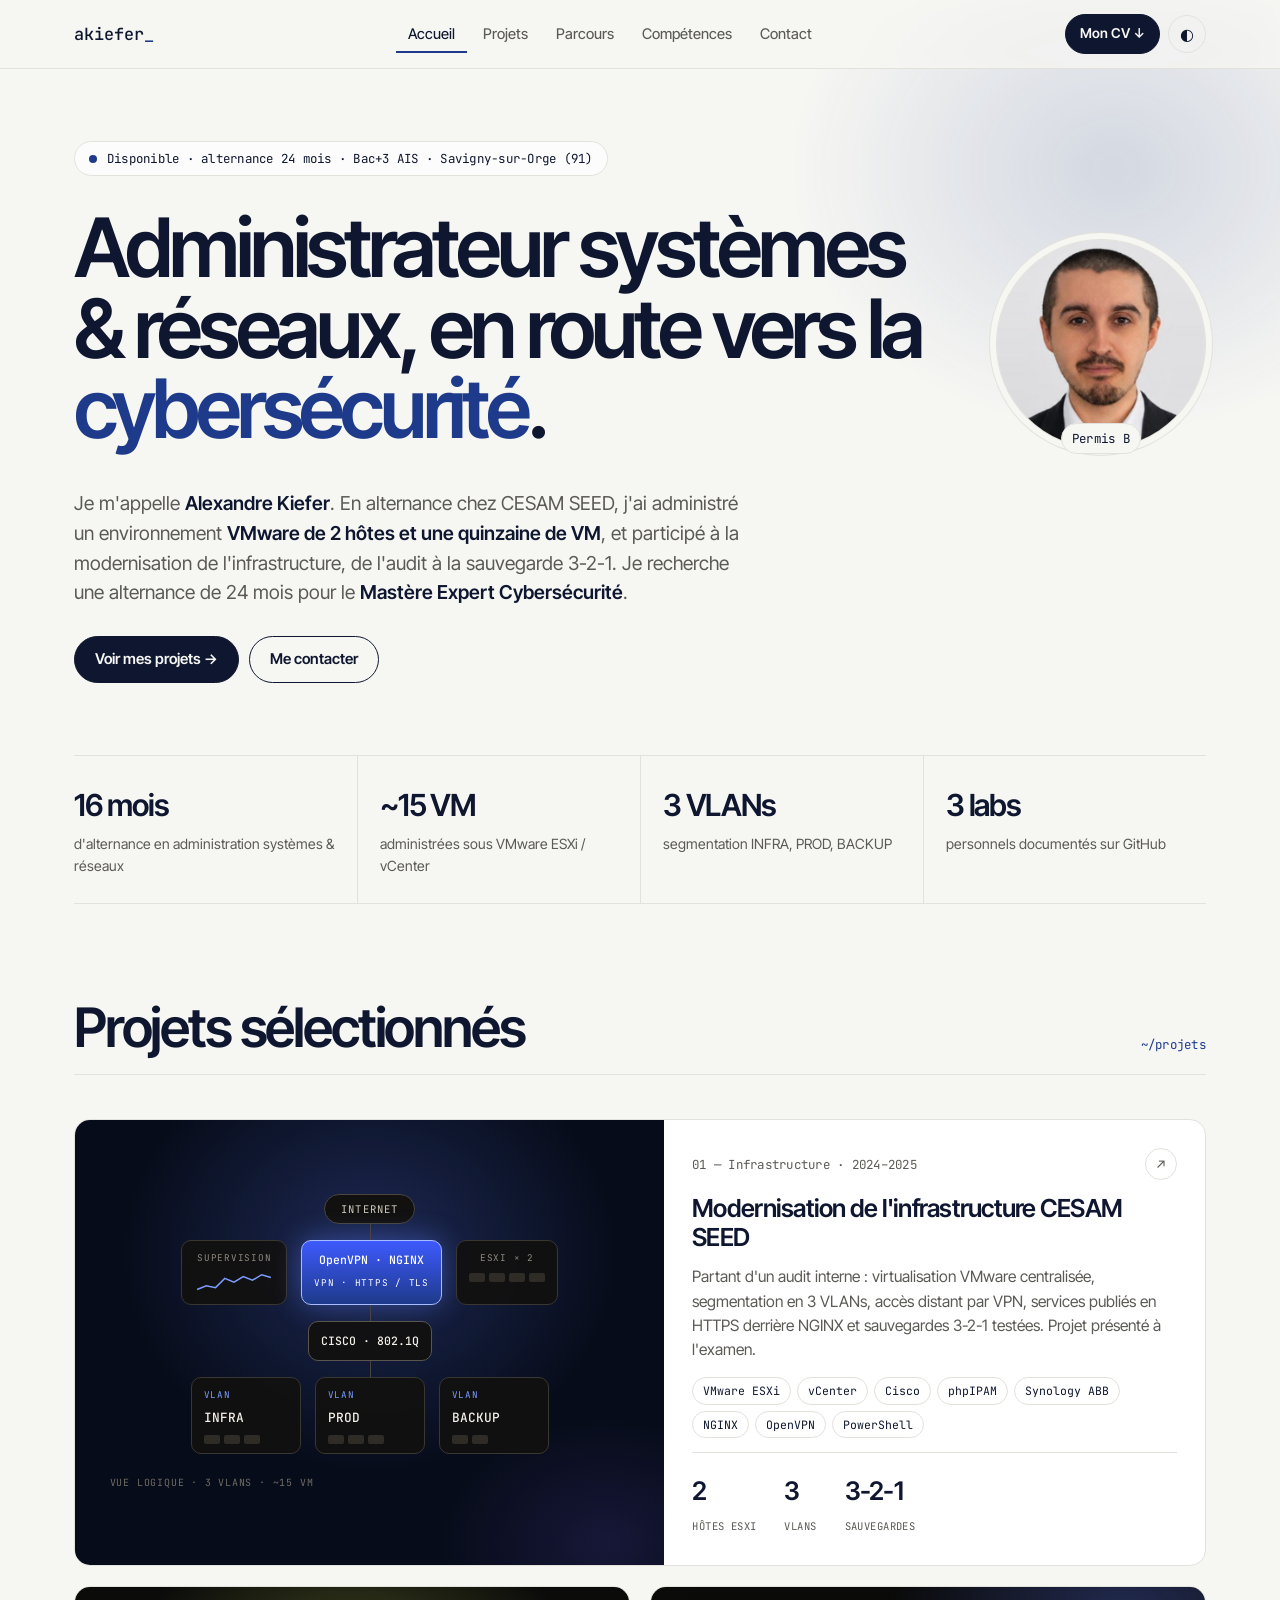
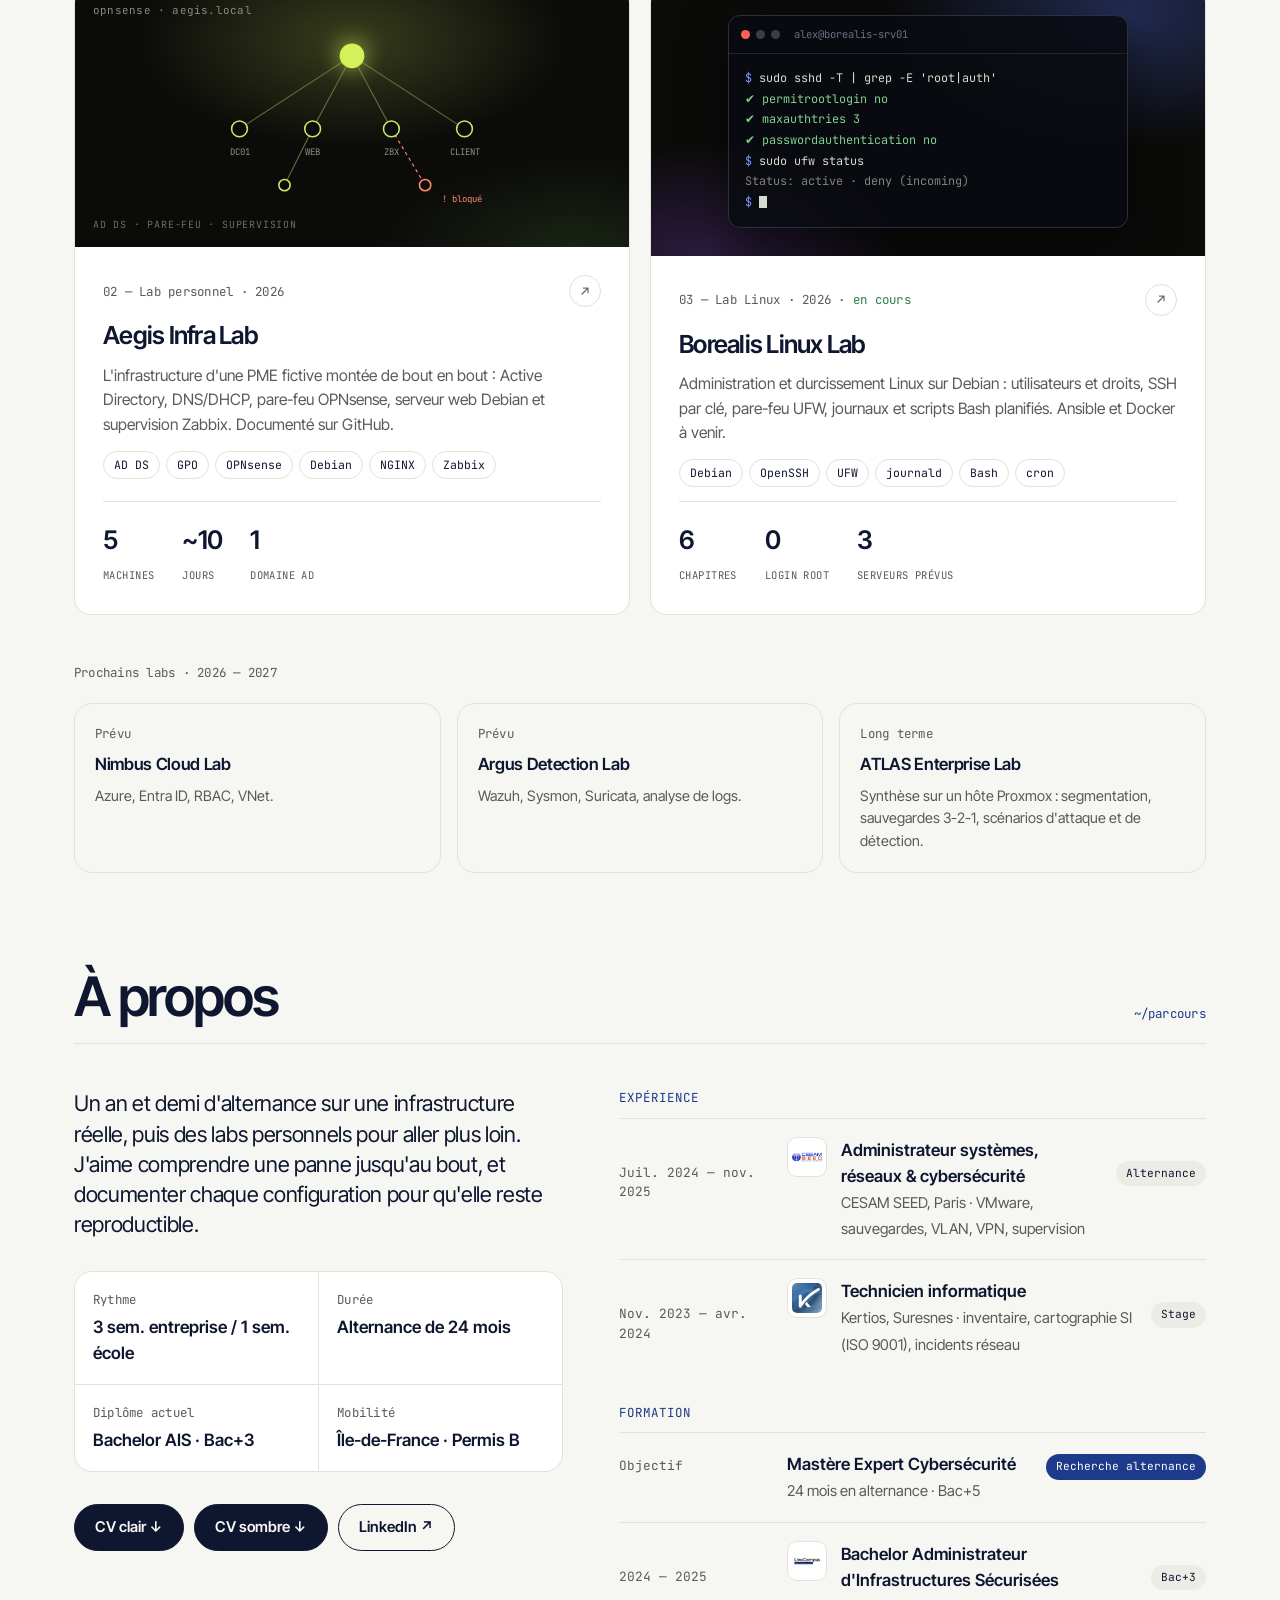
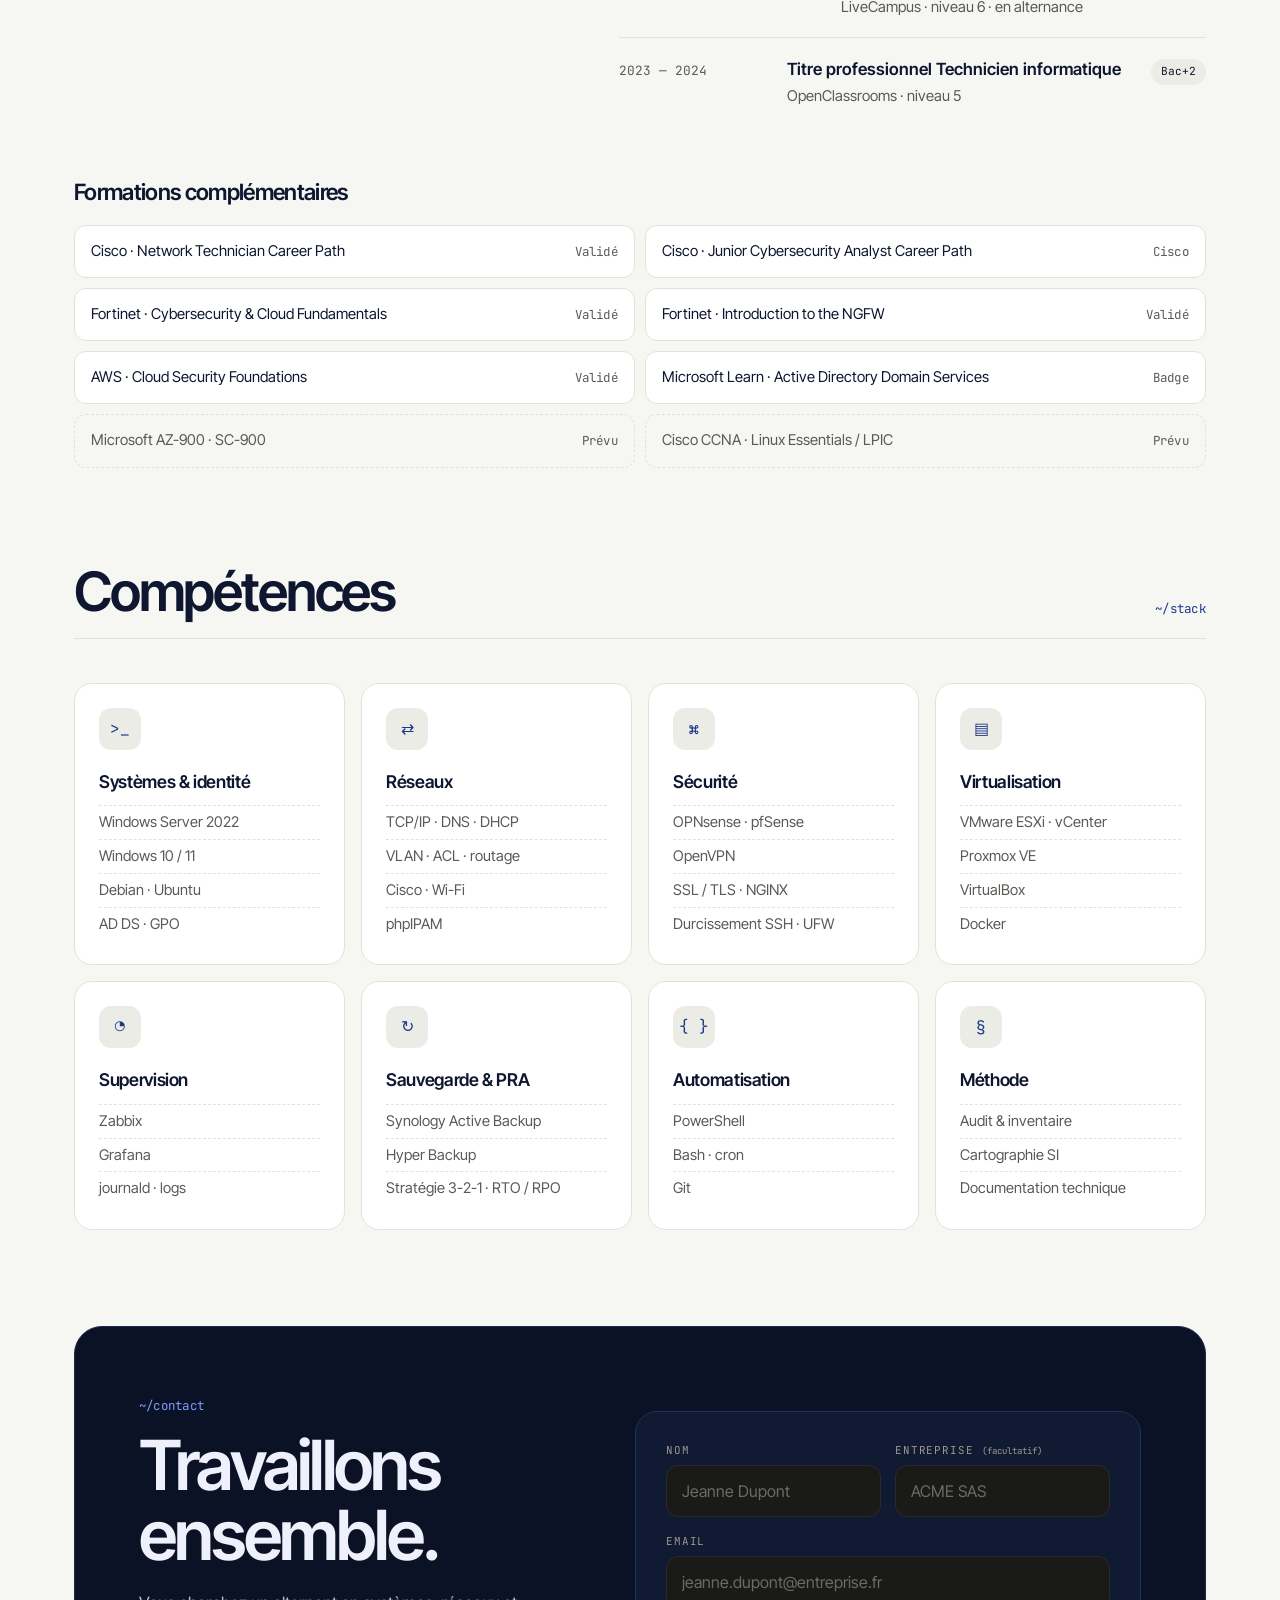
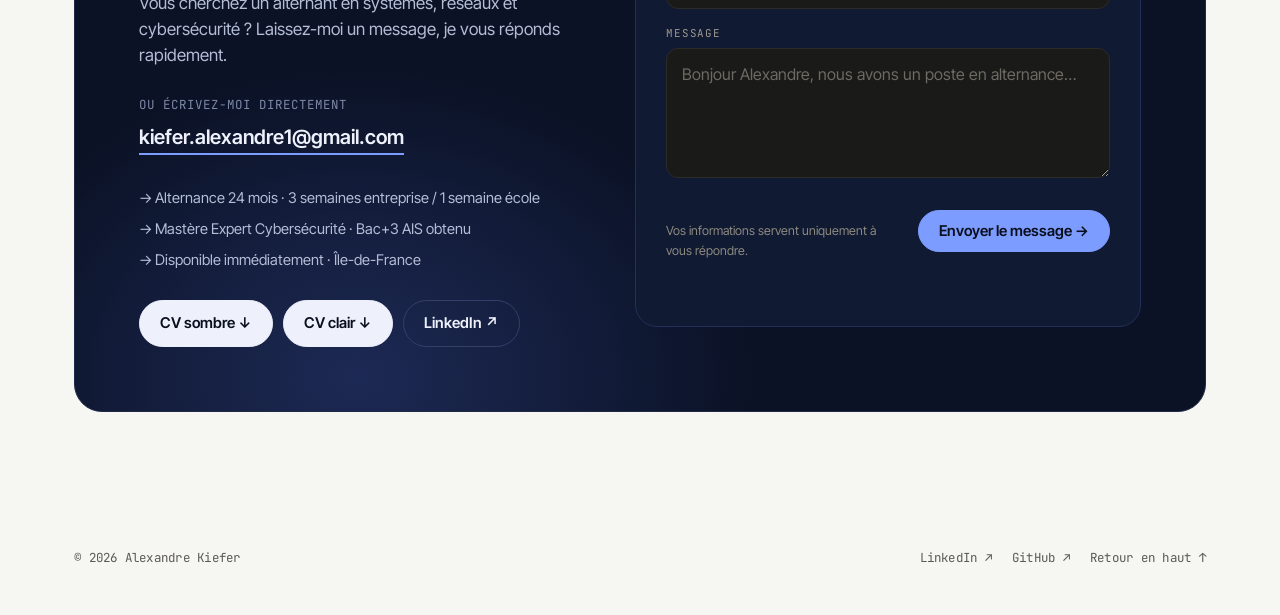
==== index.html @ 83061d4d "Add files via upload" ====
<!doctype html>
<html lang="fr">
<head>
<meta charset="utf-8">
<meta name="viewport" content="width=device-width, initial-scale=1">
<title>Alexandre Kiefer — Systèmes, réseaux & cybersécurité</title>
<meta name="description" content="Alexandre Kiefer, administrateur systèmes, réseaux & cybersécurité (Bac+3 AIS). Recherche une alternance de 24 mois en Mastère Expert Cybersécurité, Île-de-France.">
<meta name="theme-color" content="#f6f6f3">
<meta property="og:title" content="Alexandre Kiefer — Systèmes, réseaux & cybersécurité">
<meta property="og:description" content="Alternance 24 mois · Mastère Expert Cybersécurité · Île-de-France">
<link rel="preconnect" href="https://fonts.googleapis.com">
<link rel="preconnect" href="https://fonts.gstatic.com" crossorigin>
<link href="https://fonts.googleapis.com/css2?family=Inter+Tight:wght@400;500;600;700&family=JetBrains+Mono:wght@400;500&display=swap" rel="stylesheet">
<style>
/* ============ COULEURS (modifiables ici) ============ */
:root{
  --bg:#f4f2ec; --bg-2:#ebe8df; --card:#fbfaf6;
  --ink:#141412; --ink-2:#55524b; --line:#d9d5ca;
  --accent:#ff5a1f; --accent-ink:#e14a12; --ok:#2f7d4f;
  --term:#16181b; --term-ink:#d7dccf; --term-dim:#7d8579;
  --radius:18px;
  --sans:"Inter Tight",system-ui,sans-serif;
  --mono:"JetBrains Mono",ui-monospace,monospace;
}
@media (prefers-color-scheme:dark){
  :root:not([data-theme="light"]){
    --bg:#0e0e0d; --bg-2:#1a1a18; --card:#151513;
    --ink:#f2efe8; --ink-2:#9d998f; --line:#2a2926;
    --accent:#ff5a1f; --accent-ink:#ff6a33; --ok:#5fbf86;
  }
}
:root[data-theme="dark"]{
  --bg:#0e0e0d; --bg-2:#1a1a18; --card:#151513;
  --ink:#f2efe8; --ink-2:#9d998f; --line:#2a2926;
  --accent:#ff5a1f; --accent-ink:#ff6a33; --ok:#5fbf86;
}

*{box-sizing:border-box;margin:0;padding:0}
html{scroll-behavior:smooth;scroll-padding-top:84px}
body{background:var(--bg);color:var(--ink);font-family:var(--sans);font-size:17px;line-height:1.55;-webkit-font-smoothing:antialiased;overflow-x:hidden}
a{color:inherit;text-decoration:none}
img{max-width:100%;display:block}
.wrap{max-width:1180px;margin:0 auto;padding:0 24px}
.mono{font-family:var(--mono);font-size:.78rem;letter-spacing:.02em}
.skip{position:absolute;left:-999px;top:8px;background:var(--ink);color:var(--bg);padding:8px 14px;border-radius:8px;z-index:100}
.skip:focus{left:8px}

/* ============ EN-TÊTE ============ */
header{position:sticky;top:0;z-index:50;background:color-mix(in srgb,var(--bg) 85%,transparent);backdrop-filter:blur(12px);border-bottom:1px solid var(--line)}
.bar{display:flex;align-items:center;justify-content:space-between;height:68px;gap:20px}
.logo{font-weight:700;font-size:1.25rem;letter-spacing:-.03em}
.logo span{color:var(--accent)}
nav.main ul{display:flex;gap:4px;list-style:none}
nav.main a{display:flex;gap:6px;align-items:baseline;padding:8px 12px;border-radius:99px;font-size:.92rem;font-weight:500;transition:background .2s}
nav.main a sup{font-family:var(--mono);font-size:.65rem;color:var(--ink-2)}
nav.main a:hover,nav.main a.active{background:var(--bg-2)}
nav.main a.active sup{color:var(--accent)}
.actions{display:flex;gap:8px;align-items:center}
.btn{display:inline-flex;align-items:center;gap:8px;padding:11px 20px;border-radius:99px;font-weight:600;font-size:.93rem;border:1px solid var(--ink);transition:transform .2s,background .2s,color .2s;cursor:pointer;font-family:inherit}
.btn.fill{background:var(--ink);color:var(--bg)}
.btn.fill:hover{background:var(--accent);border-color:var(--accent)}
.btn.ghost{background:transparent;color:var(--ink)}
.btn.ghost:hover{background:var(--ink);color:var(--bg)}
.btn.sm{padding:8px 14px;font-size:.85rem}
.icon-btn{width:38px;height:38px;border-radius:50%;border:1px solid var(--line);background:none;color:var(--ink);cursor:pointer;display:grid;place-items:center;font-size:1rem}
.burger{display:none}
@media (max-width:860px){
  nav.main{display:none;position:absolute;top:68px;left:0;right:0;background:var(--bg);border-bottom:1px solid var(--line);padding:12px 24px 20px}
  nav.main.open{display:block}
  nav.main ul{flex-direction:column}
  nav.main a{font-size:1.2rem;padding:12px 0;justify-content:space-between;border-bottom:1px solid var(--line);border-radius:0}
  .burger{display:grid}
  .actions .cv{display:none}
}

/* ============ ACCUEIL ============ */
.hero{padding:72px 0 40px}
.status{display:inline-flex;align-items:center;gap:10px;padding:7px 14px;border:1px solid var(--line);border-radius:99px;background:var(--card)}
.dot{width:8px;height:8px;border-radius:50%;background:var(--ok);box-shadow:0 0 0 0 var(--ok);animation:pulse 2s infinite}
@keyframes pulse{70%{box-shadow:0 0 0 8px transparent}100%{box-shadow:0 0 0 0 transparent}}
.hero-grid{display:grid;grid-template-columns:1fr 210px;gap:56px;align-items:end;margin-top:32px}
h1{font-size:clamp(2.6rem,6.4vw,5.4rem);line-height:.98;letter-spacing:-.045em;font-weight:600}
h1 em{font-style:normal;color:var(--accent)}
.portrait{position:relative;aspect-ratio:4/5;border-radius:var(--radius);overflow:hidden;background:var(--bg-2);border:1px solid var(--line)}
.portrait .initials{position:absolute;inset:0;display:grid;place-items:center;font-size:5rem;font-weight:700;letter-spacing:-.05em;color:var(--ink-2)}
.portrait img{width:100%;height:100%;object-fit:cover;object-position:50% 20%;position:relative}
.portrait .tag{position:absolute;left:12px;bottom:12px;background:var(--bg);padding:5px 10px;border-radius:99px}
.intro{display:grid;grid-template-columns:1fr 210px;gap:56px;margin-top:40px}
.intro p{font-size:1.2rem;max-width:680px;color:var(--ink-2)}
.intro p strong{color:var(--ink);font-weight:600}
.cta{display:flex;gap:10px;flex-wrap:wrap;margin-top:28px}
@media (max-width:860px){
  .hero-grid,.intro{grid-template-columns:1fr;gap:28px}
  .portrait{max-width:150px}
}

/* Bandeau défilant */
.marquee{border-block:1px solid var(--line);overflow:hidden;margin-top:64px;padding:18px 0;mask-image:linear-gradient(90deg,transparent,#000 8%,#000 92%,transparent)}
.track{display:flex;width:max-content;animation:scroll 40s linear infinite}
.marquee:hover .track{animation-play-state:paused}
.track ul{display:flex;list-style:none}
.track li{font-family:var(--mono);font-size:.95rem;padding:0 28px;white-space:nowrap;display:flex;align-items:center;gap:28px}
.track li::after{content:"✦";color:var(--accent);font-size:.7rem}
@keyframes scroll{to{transform:translateX(-50%)}}

/* ============ SECTIONS ============ */
section{padding:96px 0}
.sec-head{display:flex;justify-content:space-between;align-items:end;gap:20px;margin-bottom:44px;padding-bottom:20px;border-bottom:1px solid var(--line)}
h2{font-size:clamp(2rem,4.4vw,3.4rem);letter-spacing:-.04em;line-height:1;font-weight:600}
.sec-head .mono{color:var(--ink-2)}

/* ============ PROJETS ============ */
.projects{display:grid;grid-template-columns:repeat(2,1fr);gap:20px}
.project{background:var(--card);border:1px solid var(--line);border-radius:var(--radius);overflow:hidden;display:flex;flex-direction:column;transition:transform .35s cubic-bezier(.2,.7,.2,1),border-color .3s}
.project:hover{transform:translateY(-4px);border-color:var(--ink)}
.project.wide{grid-column:span 2;flex-direction:row}
.project.wide .visual{flex:1.1}
.project.wide .body{flex:1}
.visual{background:var(--term);color:var(--term-ink);font-family:var(--mono);font-size:.8rem;line-height:1.75;padding:24px;min-height:230px;position:relative}
.visual::before{content:"";display:block;width:52px;height:10px;margin-bottom:16px;background:radial-gradient(circle,#ff5f57 4px,transparent 5px) 0 0/18px 10px repeat-x}
.visual .p{color:var(--accent)}
.visual .d{color:var(--term-dim)}
.visual .ok{color:#7fd08f}
.visual .warn{color:#f0b54a}
.cursor{display:inline-block;width:8px;height:1em;background:var(--term-ink);vertical-align:-2px;animation:blink 1s steps(1) infinite}
@keyframes blink{50%{opacity:0}}
.body{padding:28px;display:flex;flex-direction:column;gap:14px;flex:1}
.body .meta{display:flex;justify-content:space-between;color:var(--ink-2)}
.body h3{font-size:1.55rem;letter-spacing:-.03em;line-height:1.15;font-weight:600}
.body p{color:var(--ink-2);font-size:.98rem}
.tags{display:flex;flex-wrap:wrap;gap:6px;list-style:none}
.tags li{font-family:var(--mono);font-size:.72rem;padding:4px 10px;border:1px solid var(--line);border-radius:99px}
.stats{display:flex;gap:28px;margin-top:auto;padding-top:18px;border-top:1px solid var(--line)}
.stats b{display:block;font-size:1.6rem;letter-spacing:-.03em;font-weight:600}
.stats span{font-size:.8rem;color:var(--ink-2)}
@media (max-width:860px){
  .projects{grid-template-columns:1fr}
  .project.wide{grid-column:auto;flex-direction:column}
}

/* ============ PARCOURS ============ */
.about{display:grid;grid-template-columns:1fr 1.2fr;gap:56px}
.about .lead{font-size:1.35rem;line-height:1.4;letter-spacing:-.015em}
.facts{display:grid;grid-template-columns:1fr 1fr;gap:1px;background:var(--line);border:1px solid var(--line);border-radius:var(--radius);overflow:hidden;margin:32px 0}
.facts div{background:var(--card);padding:18px}
.facts dt{color:var(--ink-2)}
.facts dd{font-weight:600;margin-top:4px}
.timeline{list-style:none}
.timeline .group{font-family:var(--mono);font-size:.78rem;color:var(--accent);text-transform:uppercase;letter-spacing:.08em;padding:28px 0 10px}
.timeline .group:first-child{padding-top:0}
.timeline .item{display:grid;grid-template-columns:150px 1fr auto;gap:18px;padding:18px 0;border-top:1px solid var(--line);align-items:baseline}
.timeline .when{font-family:var(--mono);font-size:.8rem;color:var(--ink-2)}
.timeline strong{display:block;font-weight:600;font-size:1.05rem}
.timeline .where{color:var(--ink-2);font-size:.93rem}
.badge{font-family:var(--mono);font-size:.7rem;padding:4px 10px;border-radius:99px;background:var(--bg-2);white-space:nowrap}
.badge.live{background:var(--accent);color:#fff}
@media (max-width:860px){
  .about{grid-template-columns:1fr;gap:36px}
  .timeline .item{grid-template-columns:1fr auto}
  .timeline .when{grid-column:1/-1}
}

/* ============ COMPÉTENCES ============ */
.skills{display:grid;grid-template-columns:repeat(4,1fr);gap:16px}
.skill{background:var(--card);border:1px solid var(--line);border-radius:var(--radius);padding:24px;transition:border-color .3s}
.skill:hover{border-color:var(--ink)}
.skill .ico{width:42px;height:42px;border-radius:12px;background:var(--bg-2);display:grid;place-items:center;font-family:var(--mono);font-size:1rem;margin-bottom:18px;color:var(--accent)}
.skill h3{font-size:1.1rem;letter-spacing:-.02em;margin-bottom:10px;font-weight:600}
.skill ul{list-style:none;color:var(--ink-2);font-size:.92rem}
.skill li{padding:5px 0;border-top:1px dashed var(--line)}
@media (max-width:1000px){.skills{grid-template-columns:repeat(2,1fr)}}
@media (max-width:560px){.skills{grid-template-columns:1fr}}

/* ============ CONTACT ============ */
.contact{background:var(--ink);color:var(--bg);border-radius:28px;padding:64px;display:grid;grid-template-columns:1fr 1fr;gap:56px}
.contact h2{font-size:clamp(2.4rem,5.4vw,4.4rem)}
.contact .mono{opacity:.6}
.contact p{opacity:.8;margin-top:20px}
.contact .mail{display:inline-block;margin-top:20px;font-size:1.25rem;font-weight:600;border-bottom:2px solid var(--accent)}
.contact ul.info{list-style:none;margin-top:28px;font-size:.92rem;opacity:.8}
.contact ul.info li{padding:6px 0;border-top:1px solid color-mix(in srgb,var(--bg) 20%,transparent)}
form{display:flex;flex-direction:column;gap:14px}
label{font-family:var(--mono);font-size:.75rem;opacity:.7;display:block;margin-bottom:6px}
input,textarea{width:100%;background:transparent;border:1px solid color-mix(in srgb,var(--bg) 25%,transparent);border-radius:12px;padding:13px 15px;color:var(--bg);font:inherit;font-size:1rem}
input:focus,textarea:focus{outline:none;border-color:var(--accent)}
textarea{min-height:130px;resize:vertical}
.hp{position:absolute;left:-9999px}
form .btn{align-self:flex-start;background:var(--accent);border-color:var(--accent);color:#fff}
form .btn:hover{background:var(--bg);color:var(--ink);border-color:var(--bg)}
.note{font-size:.78rem;opacity:.55}
.form-msg{font-family:var(--mono);font-size:.85rem}
@media (max-width:860px){.contact{grid-template-columns:1fr;padding:36px 24px;gap:36px;border-radius:22px}}

/* ============ PIED DE PAGE ============ */
footer{padding:40px 0 48px}
footer .wrap{display:flex;justify-content:space-between;gap:16px;flex-wrap:wrap;color:var(--ink-2)}
footer nav{display:flex;gap:20px}
footer a:hover{color:var(--accent)}

/* Apparition au défilement */
.reveal{opacity:0;transform:translateY(24px);transition:opacity .8s ease,transform .8s cubic-bezier(.2,.7,.2,1)}
.reveal.in{opacity:1;transform:none}
@media (prefers-reduced-motion:reduce){
  *{animation:none!important;transition:none!important}
  .reveal{opacity:1;transform:none}
}

/* ============ TRANSITIONS ENTRE PAGES ============ */
@view-transition{navigation:auto}
::view-transition-old(root){animation:vt-out .25s ease both}
::view-transition-new(root){animation:vt-in .45s cubic-bezier(.2,.7,.2,1) both}
@keyframes vt-out{to{opacity:0;transform:translateY(-8px)}}
@keyframes vt-in{from{opacity:0;transform:translateY(14px)}}
body{animation:page-in .6s cubic-bezier(.2,.7,.2,1) both}
@keyframes page-in{from{opacity:0}}

/* Cartes projets cliquables */
a.project{cursor:pointer}
.project .arrow{display:inline-block;transition:transform .3s}
a.project:hover .arrow{transform:translate(3px,-3px);color:var(--accent)}
.project .more{font-family:var(--mono);font-size:.78rem;color:var(--accent);margin-top:4px}
.badge.wip{background:color-mix(in srgb,var(--ok) 18%,transparent);color:var(--ok)}

/* Prochains labs */
.roadmap{display:grid;grid-template-columns:repeat(3,1fr);gap:16px;margin-top:20px}
.lab{border:1px dashed var(--line);border-radius:var(--radius);padding:20px;display:flex;flex-direction:column;gap:8px}
.lab h3{font-size:1.05rem;font-weight:600;letter-spacing:-.02em}
.lab p{font-size:.9rem;color:var(--ink-2)}
.lab .mono{color:var(--ink-2)}
.roadmap-title{margin-top:48px;color:var(--ink-2)}
@media (max-width:860px){.roadmap{grid-template-columns:1fr}}

/* Certifications */
.certs{margin-top:48px}
.certs h3{font-size:1.4rem;letter-spacing:-.03em;font-weight:600;margin-bottom:16px}
.cert-list{list-style:none;display:grid;grid-template-columns:repeat(2,1fr);gap:10px}
.cert-list li{display:flex;justify-content:space-between;gap:12px;align-items:center;padding:14px 16px;background:var(--card);border:1px solid var(--line);border-radius:12px;font-size:.93rem}
.cert-list li .mono{color:var(--ink-2);white-space:nowrap}
.cert-list li.todo{background:transparent;border-style:dashed;color:var(--ink-2)}
@media (max-width:760px){.cert-list{grid-template-columns:1fr}}

/* ============ PAGE PROJET ============ */
.back{display:inline-flex;gap:8px;align-items:center;font-family:var(--mono);font-size:.8rem;padding:8px 14px;border:1px solid var(--line);border-radius:99px;transition:border-color .2s}
.back:hover{border-color:var(--ink)}
.p-hero{padding:56px 0 40px}
.p-kicker{display:flex;gap:10px;flex-wrap:wrap;align-items:center;color:var(--ink-2);margin:32px 0 20px}
.p-hero h1{font-size:clamp(2.4rem,5.6vw,4.6rem);max-width:15ch}
.p-lead{font-size:1.25rem;color:var(--ink-2);max-width:720px;margin-top:24px}
.p-meta{display:grid;grid-template-columns:repeat(4,1fr);gap:1px;background:var(--line);border:1px solid var(--line);border-radius:var(--radius);overflow:hidden;margin-top:40px}
.p-meta div{background:var(--card);padding:18px}
.p-meta dt{color:var(--ink-2)}
.p-meta dd{font-weight:600;margin-top:4px;font-size:.98rem}
@media (max-width:760px){.p-meta{grid-template-columns:1fr 1fr}}

/* Schéma d'architecture */
.diagram{background:var(--term);color:var(--term-ink);border-radius:var(--radius);padding:40px 28px;font-family:var(--mono);font-size:.78rem;display:flex;flex-direction:column;align-items:center;overflow-x:auto}
.diagram .cap{align-self:flex-start;color:var(--term-dim);margin-bottom:28px;letter-spacing:.08em;text-transform:uppercase;font-size:.7rem}
.tier{display:flex;gap:14px;justify-content:center;flex-wrap:wrap}
.node{border:1px solid #3a3f3a;border-radius:10px;padding:10px 16px;text-align:center;background:#1d2023;min-width:120px}
.node b{display:block;color:#fff;font-weight:500;font-size:.82rem}
.node small{color:var(--term-dim);font-size:.7rem}
.node.key{border-color:var(--accent)}
.node.key b{color:var(--accent)}
.node.off{border-style:dashed;opacity:.6}
.wire{width:1px;height:28px;background:#3a3f3a;margin:0 auto}
.zones{display:flex;gap:14px;flex-wrap:wrap;justify-content:center}
.zone{border:1px dashed #4a504a;border-radius:14px;padding:14px;display:flex;flex-direction:column;gap:10px;align-items:center}
.zone > span{color:#7fd08f;font-size:.7rem;letter-spacing:.08em}
.zone.blocked > span{color:#f0b54a}
.legend{display:flex;gap:18px;flex-wrap:wrap;margin-top:28px;color:var(--term-dim);font-size:.7rem;align-self:flex-start}

/* Sections du détail */
.p-sec{display:grid;grid-template-columns:240px 1fr;gap:40px;padding:56px 0;border-top:1px solid var(--line)}
.p-sec h2{font-size:1.6rem;letter-spacing:-.03em}
.p-sec .num{display:block;color:var(--ink-2);margin-bottom:10px}
.p-body{max-width:720px}
.p-body p{color:var(--ink-2);margin-bottom:14px;font-size:1.05rem}
.p-body p strong{color:var(--ink);font-weight:600}
.steps{list-style:none;counter-reset:s}
.steps li{counter-increment:s;display:grid;grid-template-columns:48px 1fr;gap:12px;padding:18px 0;border-top:1px solid var(--line)}
.steps li:first-child{border-top:none;padding-top:0}
.steps li::before{content:counter(s,decimal-leading-zero);font-family:var(--mono);font-size:.8rem;color:var(--accent);padding-top:3px}
.steps b{display:block;font-weight:600;margin-bottom:4px}
.steps span{color:var(--ink-2);font-size:.98rem}
.code{background:var(--term);color:var(--term-ink);font-family:var(--mono);font-size:.8rem;line-height:1.75;padding:20px 22px;border-radius:14px;margin:8px 0 18px;overflow-x:auto;white-space:pre}
.code .p{color:var(--accent)}.code .d{color:var(--term-dim)}.code .ok{color:#7fd08f}.code .warn{color:#f0b54a}
.p-stats{display:grid;grid-template-columns:repeat(3,1fr);gap:16px}
.p-stats div{background:var(--card);border:1px solid var(--line);border-radius:var(--radius);padding:22px}
.p-stats b{display:block;font-size:2.4rem;letter-spacing:-.04em;font-weight:600;line-height:1}
.p-stats span{display:block;margin-top:8px;color:var(--ink-2);font-size:.9rem}
.checks{list-style:none}
.checks li{padding:10px 0 10px 28px;position:relative;border-top:1px dashed var(--line);color:var(--ink-2)}
.checks li::before{content:"✓";position:absolute;left:0;color:var(--ok);font-weight:700}
.checks li.wait::before{content:"○";color:var(--ink-2)}
@media (max-width:860px){
  .p-sec{grid-template-columns:1fr;gap:20px;padding:40px 0}
  .p-stats{grid-template-columns:1fr}
}

.next{display:block;border-top:1px solid var(--line);padding:56px 0 24px;transition:color .3s}
.next .mono{color:var(--ink-2)}
.next h2{font-size:clamp(2rem,5vw,3.8rem);margin-top:12px;display:flex;justify-content:space-between;gap:20px;align-items:center}
.next:hover h2{color:var(--accent)}
.next .arrow{transition:transform .3s}
.next:hover .arrow{transform:translateX(8px)}
.p-body code,.steps code{font-family:var(--mono);font-size:.85em;background:var(--bg-2);padding:1px 6px;border-radius:5px;color:var(--ink)}
.p-sec > *{min-width:0}
@media (max-width:860px){.p-sec{grid-template-columns:minmax(0,1fr)}}
.org{display:flex;gap:14px;align-items:flex-start}
.org img{width:40px;height:40px;object-fit:contain;border-radius:10px;background:#fff;border:1px solid var(--line);padding:4px;flex-shrink:0}

/* ================= EFFETS STYLE V2 ================= */
h1 em{color:var(--accent-ink)}
.outline{color:transparent;-webkit-text-stroke:1.6px var(--ink);text-stroke:1.6px var(--ink)}
.status{background:color-mix(in srgb,var(--card) 70%,transparent)}

/* Cartes projets */
.project{background:var(--card);position:relative}
.project:hover{border-color:color-mix(in srgb,var(--accent) 55%,var(--line));box-shadow:0 0 0 1px color-mix(in srgb,var(--accent) 25%,transparent),0 30px 60px -30px color-mix(in srgb,var(--accent) 45%,transparent)}
.project .visual{background:#0b0b0a;min-height:260px;overflow:hidden;display:flex;align-items:center;justify-content:center;padding:28px}
.project .visual::before{display:none}
.glow-orange{background:radial-gradient(60% 70% at 50% 35%,rgba(255,90,31,.38),transparent 70%),radial-gradient(40% 40% at 85% 90%,rgba(255,90,31,.12),transparent 70%),#0b0b0a!important}
.glow-lime{background:radial-gradient(55% 60% at 50% 20%,rgba(212,240,90,.22),transparent 70%),radial-gradient(50% 50% at 90% 100%,rgba(90,140,60,.18),transparent 70%),#0b0b0a!important}
.glow-blue{background:radial-gradient(60% 70% at 85% 10%,rgba(90,120,255,.30),transparent 70%),radial-gradient(50% 60% at 10% 100%,rgba(160,90,255,.22),transparent 70%),#0b0b0a!important}
.project .go{width:30px;height:30px;border-radius:50%;background:var(--accent);color:#0e0e0d;display:grid;place-items:center;font-size:.85rem;font-weight:700;transition:transform .3s}
.project:hover .go{transform:rotate(45deg)}
.project .body .meta{align-items:center}
.project .stats span{font-family:var(--mono);font-size:.66rem;text-transform:uppercase;letter-spacing:.06em}
.wip-t{font-style:normal;color:var(--ok)}
.vcap{position:absolute;left:18px;bottom:14px;font-family:var(--mono);font-size:.62rem;letter-spacing:.08em;color:#6f6c64}
.vtop{position:absolute;left:18px;top:14px;color:#8b8a7c;font-size:.68rem}

/* Schéma réseau (CESAM) */
.net{display:flex;flex-direction:column;align-items:center;gap:16px;width:100%;max-width:520px;font-family:var(--mono);color:#cfcabd;position:relative}
.net .row{display:flex;gap:14px;justify-content:center;position:relative}
.net .row+.row::before{content:"";position:absolute;top:-16px;left:50%;width:1px;height:16px;background:#4a453e}
.net .pill{border:1px solid #4a453e;border-radius:99px;padding:5px 16px;font-size:.66rem;letter-spacing:.1em;background:#121110}
.net .box{border:1px solid #3a3631;border-radius:10px;background:rgba(18,17,16,.92);padding:9px 12px;display:flex;flex-direction:column;gap:4px;align-items:center;min-width:96px}
.net .box b{font-weight:500;font-size:.72rem;color:#f2efe8}
.net .box small{font-size:.58rem;letter-spacing:.08em;color:#8f8a80}
.net .hot{background:linear-gradient(180deg,#ff6a2c,#e04a12);border-color:#ff7b45;box-shadow:0 0 30px rgba(255,90,31,.45)}
.net .hot b{color:#fff}.net .hot small{color:#ffe1d3}
.net .core{border-color:#5a554d}
.net .vlan{min-width:110px;align-items:flex-start}
.net .vlan small{color:#ff7b45}
.net .vlan b{font-size:.8rem}
.vms{display:flex;gap:4px;margin-top:2px}
.vms i{width:16px;height:9px;border-radius:2px;background:#2f2c28}
.spark{width:80px;height:24px}
.spark polyline{fill:none;stroke:#ff7b45;stroke-width:1.6}
@media (max-width:860px){.net .mid .side{display:none}.net .vlan{min-width:0}}

/* Graphe (Aegis) */
.graph{width:100%;max-width:360px;height:auto}
.graph .edges line{stroke:#5f6b3a;stroke-width:1}
.graph .edges line.cut{stroke:#ff7b45;stroke-dasharray:3 3}
.graph circle{fill:#0b0b0a;stroke:#c9e86a;stroke-width:1.4}
.graph circle.main{fill:#d4f05a;stroke:none;filter:drop-shadow(0 0 10px rgba(212,240,90,.8))}
.graph circle.bad{stroke:#ff7b45}
.graph text{fill:#8d927a;font-family:var(--mono);font-size:8px;text-anchor:middle}
.graph text.bad{fill:#ff7b45;text-anchor:start}

/* Fenêtre terminal (Borealis) */
.win{width:100%;max-width:400px;border:1px solid #2c2f3d;border-radius:12px;background:rgba(10,11,16,.88);box-shadow:0 20px 50px rgba(0,0,0,.5);font-family:var(--mono);font-size:.74rem;overflow:hidden}
.win-bar{display:flex;gap:6px;align-items:center;padding:9px 12px;border-bottom:1px solid #22252f}
.win-bar i{width:9px;height:9px;border-radius:50%;background:#3a3d4a}
.win-bar i:first-child{background:#ff5f57}
.win-bar span{margin-left:8px;color:#6c7083;font-size:.66rem}
.win-body{padding:14px 16px;line-height:1.75;color:#d7dccf}
.win-body .p{color:var(--accent)}.win-body .ok{color:#7fd08f}.win-body .d{color:#7d8579}

/* Contact orange */
.contact{background:var(--accent);color:#141412;border-radius:28px;align-items:center}
.contact .mono{opacity:.75}
.contact h2{color:#141412}
.contact p{opacity:.85}
.contact .label{display:block;margin-top:26px;text-transform:uppercase;letter-spacing:.08em}
.contact .mail{border-bottom:2px solid #141412;margin-top:8px;color:#141412}
.contact ul.info{opacity:1}
.contact ul.info li{border:none;padding:4px 0;font-size:.92rem}
.c-btns{display:flex;gap:10px;flex-wrap:wrap;margin-top:24px}
.btn.dark{background:#141412;color:#fff;border-color:#141412}
.btn.dark:hover{background:#fff;color:#141412;border-color:#fff}
.btn.line{background:transparent;color:#141412;border-color:#141412}
.btn.line:hover{background:#141412;color:#fff}
.form-card{background:#121211;color:#f2efe8;border-radius:22px;padding:30px;box-shadow:0 30px 60px -20px rgba(0,0,0,.45);gap:16px}
.form-card label{color:#9d998f;opacity:1;text-transform:uppercase;letter-spacing:.08em;font-size:.68rem}
.form-card label small{text-transform:none;letter-spacing:0}
.form-card input,.form-card textarea{background:#1a1a18;border:1px solid #2c2b28;color:#f2efe8}
.form-card input::placeholder,.form-card textarea::placeholder{color:#6d6a63}
.form-card input:focus,.form-card textarea:focus{border-color:var(--accent)}
.form-card .two{display:grid;grid-template-columns:1fr 1fr;gap:14px}
.form-foot{display:flex;justify-content:space-between;align-items:center;gap:16px}
.form-card .note{opacity:1;color:#8d897f;max-width:240px}
.form-card .btn.send{background:var(--accent);border-color:var(--accent);color:#141412;align-self:auto}
.form-card .btn.send:hover{background:#fff;border-color:#fff}
.form-card .form-msg{color:#c9c5bb}
@media (max-width:860px){.form-card{padding:20px}.form-card .two{grid-template-columns:1fr}.form-foot{flex-direction:column;align-items:flex-start}}

/* Pages projet : accent plus vif aussi */
.node.key{border-color:var(--accent);box-shadow:0 0 18px rgba(255,90,31,.35)}
.node.key b{color:#ff7b45}
.diagram{background:radial-gradient(60% 50% at 50% 0%,rgba(255,90,31,.18),transparent 70%),#0b0b0a}
.badge.live{background:var(--accent);color:#141412}
.project .visual{position:relative}
.net .vcap{position:static;margin-top:4px;align-self:flex-start}
.form-card .btn.send{white-space:nowrap}
.contact{grid-template-columns:1fr 1.15fr}
@media (max-width:860px){.contact{grid-template-columns:1fr}}

/* Halo d'ambiance */
.hero{position:relative;isolation:isolate}
.hero::before{content:"";position:absolute;z-index:-1;inset:-120px -10% auto auto;width:720px;height:620px;background:radial-gradient(closest-side,color-mix(in srgb,var(--accent) 22%,transparent),transparent);filter:blur(10px);pointer-events:none}
.hero::after{content:"";position:absolute;z-index:-1;left:-160px;top:280px;width:520px;height:420px;background:radial-gradient(closest-side,color-mix(in srgb,var(--accent) 10%,transparent),transparent);pointer-events:none}
#projets .sec-head h2,#parcours .sec-head h2,#competences .sec-head h2{background:linear-gradient(90deg,var(--ink) 60%,var(--accent));-webkit-background-clip:text;background-clip:text;color:transparent}
.skill:hover .ico{background:var(--accent);color:#141412}
.skill .ico{transition:background .3s,color .3s}
.timeline .item{transition:background .3s}
.timeline .item:hover{background:color-mix(in srgb,var(--accent) 6%,transparent)}

/* ================= IDENTITÉ V3 : épurée, accent cyan ================= */
:root{--accent:#1e3a8a;--accent-ink:#1e3a8a;--glow:30,58,138}
@media (prefers-color-scheme:dark){:root:not([data-theme="light"]){--accent:#7c9cff;--accent-ink:#7c9cff;--glow:92,124,250}}
:root[data-theme="dark"]{--accent:#7c9cff;--accent-ink:#7c9cff;--glow:92,124,250}
:root:not([data-theme="dark"]){--bg:#f6f6f3;--bg-2:#ecece7;--card:#ffffff;--line:#e2e1db;--ink-2:#5b5a55}
@media (prefers-color-scheme:dark){:root:not([data-theme="light"]){--bg:#0a0f1e;--bg-2:#131b31;--card:#0f172b;--line:#1e2944;--ink-2:#959a9e}}
:root[data-theme="dark"]{--bg:#0a0f1e;--bg-2:#131b31;--card:#0f172b;--line:#1e2944;--ink-2:#959a9e}

/* Logo + nav */
.logo{font-family:var(--mono);font-weight:500;font-size:1.05rem;letter-spacing:0}
.logo .caret{color:var(--accent);animation:blink 1.1s steps(1) infinite}
nav.main a{font-weight:450;color:var(--ink-2)}
nav.main a:hover,nav.main a.active{background:none;color:var(--ink)}
nav.main a.active{box-shadow:inset 0 -2px 0 var(--accent);border-radius:0}

/* Hero plus calme */
h1{font-weight:600;letter-spacing:-.05em}
h1 em{color:var(--accent)}
.hero::before{width:640px;height:520px;inset:-160px -12% auto auto;background:radial-gradient(closest-side,rgba(var(--glow),.16),transparent)}
.hero::after{display:none}
.portrait{border-radius:50%;aspect-ratio:1/1;box-shadow:0 0 0 6px var(--bg),0 0 0 7px var(--line)}
.portrait .tag{left:50%;transform:translateX(-50%);bottom:-6px;border:1px solid var(--line)}
.portrait{overflow:visible}
.portrait img{border-radius:50%}
.btn.fill:hover{background:var(--accent);border-color:var(--accent);color:#0a0f1e}
.dot{background:var(--accent);box-shadow:0 0 0 0 var(--accent)}

/* Bandeau chiffres clés */
.keyband{display:grid;grid-template-columns:repeat(4,1fr);margin-top:72px;border-top:1px solid var(--line);border-bottom:1px solid var(--line)}
.keyband div{padding:26px 22px 26px 0}
.keyband div+div{padding-left:22px;border-left:1px solid var(--line)}
.keyband dt{font-size:1.9rem;font-weight:600;letter-spacing:-.04em}
.keyband dd{color:var(--ink-2);font-size:.88rem;margin-top:4px}
@media (max-width:760px){.keyband{grid-template-columns:1fr 1fr}.keyband div:nth-child(3){padding-left:0;border-left:none}.keyband div:nth-child(n+3){border-top:1px solid var(--line)}}

/* Titres de section sobres */
#projets .sec-head h2,#parcours .sec-head h2,#competences .sec-head h2{background:none;color:var(--ink)}
.sec-head .mono{color:var(--accent)}

/* Cartes projets */
.project{border-radius:16px}
.project:hover{transform:translateY(-3px);border-color:rgba(var(--glow),.55);box-shadow:0 24px 50px -28px rgba(var(--glow),.55)}
.project .go{background:none;color:var(--ink-2);border:1px solid var(--line);width:32px;height:32px}
.project:hover .go{transform:none;background:var(--accent);border-color:var(--accent);color:#0a0f1e}
.glow-orange{background:radial-gradient(60% 70% at 50% 30%,rgba(92,124,250,.26),transparent 70%),radial-gradient(40% 40% at 90% 95%,rgba(120,90,234,.14),transparent 70%),#070c1a!important}
.net .hot{background:linear-gradient(180deg,#7c9cff,#3b5bdb);border-color:#a9bcff;box-shadow:0 0 28px rgba(92,124,250,.45)}
.net .hot b{color:var(--on-accent)}.net .hot small{color:#24366e}
.net .vlan small{color:#7c9cff}
.spark polyline{stroke:#7c9cff}
.graph .edges line.cut{stroke:#ff8a6b}.graph circle.bad{stroke:#ff8a6b}.graph text.bad{fill:#ff8a6b}
.win-body .p{color:#7c9cff}
.project .stats span{letter-spacing:.04em}
.lab{border-style:solid;background:transparent}

/* Parcours / compétences */
.badge.live{background:var(--accent);color:var(--on-accent)}
.skill:hover{border-color:rgba(var(--glow),.6)}
.skill:hover .ico{background:var(--accent);color:var(--on-accent)}
.timeline .group{color:var(--accent)}
.timeline .item:hover{background:rgba(var(--glow),.05)}
.cert-list li{background:var(--card)}

/* Contact : carte sombre, lueur discrète */
.contact{background:#0b1226;color:#eef1fb;border:1px solid #1f2a47;position:relative;overflow:hidden}
.contact::before{content:"";position:absolute;inset:auto auto -40% -10%;width:70%;height:90%;background:radial-gradient(closest-side,rgba(92,124,250,.22),transparent);pointer-events:none}
.contact > *{position:relative}
.contact h2{color:#eef1fb}
.contact .mono{color:#7c9cff;opacity:1}
.contact p{color:#b4bdd6;opacity:1}
.contact .label{color:#7d88a8!important}
.contact .mail{color:#eef1fb;border-bottom-color:#7c9cff}
.contact ul.info li{color:#b4bdd6}
.btn.dark{background:#eef1fb;color:#0a0f1e;border-color:#eef1fb}
.btn.dark:hover{background:#7c9cff;border-color:#7c9cff;color:var(--on-accent)}
.btn.line{color:#eef1fb;border-color:#33406a}
.btn.line:hover{background:#eef1fb;color:#0a0f1e}
.form-card{background:#101a33;border:1px solid #22305a;box-shadow:none}
.form-card .btn.send{background:#7c9cff;border-color:#7c9cff;color:var(--on-accent)}
.form-card input:focus,.form-card textarea:focus{border-color:#7c9cff}

/* Pages projet */
.diagram{background:radial-gradient(60% 50% at 50% 0%,rgba(92,124,250,.14),transparent 70%),#070c1a}
.node.key{border-color:#7c9cff;box-shadow:0 0 18px rgba(92,124,250,.3)}
.node.key b{color:#7c9cff}
.zone > span{color:#7c9cff}
.steps li::before{color:var(--accent)}
.next:hover h2{color:var(--accent)}
.code .p{color:#7c9cff}
.back:hover{border-color:var(--accent);color:var(--accent)}
.hero{overflow-x:clip}html{overflow-x:hidden}

/* ===== Bleu nuit ===== */
:root{--on-accent:#ffffff}
@media (prefers-color-scheme:dark){:root:not([data-theme="light"]){--on-accent:#0a0f1e;--ink:#eef1fb;--ink-2:#93a0c2}}
:root[data-theme="dark"]{--on-accent:#0a0f1e;--ink:#eef1fb;--ink-2:#93a0c2}
@media (prefers-color-scheme:light){:root:not([data-theme="dark"]){--ink:#0f1730}}
:root[data-theme="light"]{--ink:#0f1730}
.btn.fill:hover{color:var(--on-accent)}
.project:hover .go{color:var(--on-accent)}
.net .hot b,.net .hot small{color:#fff}
.net .hot{background:linear-gradient(180deg,#3d5afe,#1e3a8a)}
.contact .btn.dark:hover,.form-card .btn.send{color:#0a0f1e}
.btn.dark{color:#0a0f1e}

</style>
</head>
<body>
<a class="skip" href="#contenu">Aller au contenu</a>

<header>
  <div class="wrap bar">
    <a class="logo" href="#accueil">akiefer<span class="caret">_</span></a>
    <nav class="main" id="nav" aria-label="Navigation principale">
      <ul>
        <li><a href="#accueil">Accueil</a></li>
        <li><a href="#projets">Projets</a></li>
        <li><a href="#parcours">Parcours</a></li>
        <li><a href="#competences">Compétences</a></li>
        <li><a href="#contact">Contact</a></li>
      </ul>
    </nav>
    <div class="actions">
      <a class="btn fill sm cv" href="CV-Alexandre-Kiefer-clair.pdf" target="_blank" rel="noopener">Mon CV ↓</a>
      <button class="icon-btn" id="theme" aria-label="Changer de thème">◐</button>
      <button class="icon-btn burger" id="burger" aria-label="Ouvrir le menu" aria-expanded="false">☰</button>
    </div>
  </div>
</header>

<main id="contenu">

<!-- ============ 01 ACCUEIL ============ -->
<section class="hero" id="accueil" style="padding-bottom:0">
  <div class="wrap">
    <div class="status mono reveal"><span class="dot"></span>Disponible · alternance 24 mois · Bac+3 AIS · Savigny-sur-Orge (91)</div>

    <div class="hero-grid">
      <h1 class="reveal">Administrateur systèmes &amp; réseaux, en route vers la <em>cybersécurité</em>.</h1>
      <div class="portrait reveal">
        <span class="initials">AK</span>
        <!-- Photo intégrée directement dans la page -->
        <img src="[data-uri]" alt="Portrait d'Alexandre Kiefer">
        <span class="tag mono">Permis B</span>
      </div>
    </div>

    <div class="intro">
      <div class="reveal">
        <p>Je m'appelle <strong>Alexandre Kiefer</strong>. En alternance chez CESAM SEED, j'ai administré un environnement <strong>VMware de 2 hôtes et une quinzaine de VM</strong>, et participé à la modernisation de l'infrastructure, de l'audit à la sauvegarde 3-2-1. Je recherche une alternance de 24 mois pour le <strong>Mastère Expert Cybersécurité</strong>.</p>
        <div class="cta">
          <a class="btn fill" href="#projets">Voir mes projets →</a>
          <a class="btn ghost" href="#contact">Me contacter</a>
        </div>
      </div>
    </div>
  </div>

  <div class="wrap">
    <dl class="keyband reveal">
      <div><dt>16 mois</dt><dd>d'alternance en administration systèmes &amp; réseaux</dd></div>
      <div><dt>~15 VM</dt><dd>administrées sous VMware ESXi / vCenter</dd></div>
      <div><dt>3 VLANs</dt><dd>segmentation INFRA, PROD, BACKUP</dd></div>
      <div><dt>3 labs</dt><dd>personnels documentés sur GitHub</dd></div>
    </dl>
  </div>
</section>

<!-- ============ 02 PROJETS ============ -->
<section id="projets">
  <div class="wrap">
    <div class="sec-head reveal">
      <h2>Projets sélectionnés</h2>
      <span class="mono">~/projets</span>
    </div>

    <div class="projects">
      <a class="project wide reveal" href="projet-cesam.html">
        <div class="visual glow-orange" aria-hidden="true">
          <div class="net">
            <div class="row"><span class="pill">INTERNET</span></div>
            <div class="row mid">
              <div class="box side"><small>SUPERVISION</small><svg viewBox="0 0 80 26" class="spark"><polyline points="0,20 10,16 20,18 30,8 40,12 50,6 60,10 70,4 80,7"/></svg></div>
              <div class="box hot"><b>OpenVPN · NGINX</b><small>VPN · HTTPS / TLS</small></div>
              <div class="box side"><small>ESXI × 2</small><span class="vms"><i></i><i></i><i></i><i></i></span></div>
            </div>
            <div class="row"><div class="box core"><b>CISCO · 802.1Q</b></div></div>
            <div class="row vlans">
              <div class="box vlan"><small>VLAN</small><b>INFRA</b><span class="vms"><i></i><i></i><i></i></span></div>
              <div class="box vlan"><small>VLAN</small><b>PROD</b><span class="vms"><i></i><i></i><i></i></span></div>
              <div class="box vlan"><small>VLAN</small><b>BACKUP</b><span class="vms"><i></i><i></i></span></div>
            </div>
            <span class="vcap">VUE LOGIQUE · 3 VLANS · ~15 VM</span>
          </div>
        </div>
        <div class="body">
          <div class="meta mono"><span>01 — Infrastructure · 2024–2025</span><span class="go">↗</span></div>
          <h3>Modernisation de l'infrastructure CESAM SEED</h3>
          <p>Partant d'un audit interne : virtualisation VMware centralisée, segmentation en 3 VLANs, accès distant par VPN, services publiés en HTTPS derrière NGINX et sauvegardes 3-2-1 testées. Projet présenté à l'examen.</p>
          <ul class="tags"><li>VMware ESXi</li><li>vCenter</li><li>Cisco</li><li>phpIPAM</li><li>Synology ABB</li><li>NGINX</li><li>OpenVPN</li><li>PowerShell</li></ul>
          <div class="stats">
            <div><b>2</b><span>Hôtes ESXi</span></div>
            <div><b>3</b><span>VLANs</span></div>
            <div><b>3-2-1</b><span>Sauvegardes</span></div>
          </div>
        </div>
      </a>

      <a class="project reveal" href="projet-aegis.html">
        <div class="visual glow-lime" aria-hidden="true">
          <span class="vtop mono">opnsense · aegis.local</span>
          <svg class="graph" viewBox="0 0 320 170">
            <g class="edges"><line x1="160" y1="30" x2="60" y2="95"/><line x1="160" y1="30" x2="125" y2="95"/><line x1="160" y1="30" x2="195" y2="95"/><line x1="160" y1="30" x2="260" y2="95"/><line x1="125" y1="95" x2="100" y2="145"/><line x1="195" y1="95" x2="225" y2="145" class="cut"/></g>
            <circle cx="160" cy="30" r="11" class="main"/>
            <circle cx="60" cy="95" r="7"/><circle cx="125" cy="95" r="7"/><circle cx="195" cy="95" r="7"/><circle cx="260" cy="95" r="7"/>
            <circle cx="100" cy="145" r="5"/><circle cx="225" cy="145" r="5" class="bad"/>
            <text x="60" y="118">DC01</text><text x="125" y="118">WEB</text><text x="195" y="118">ZBX</text><text x="260" y="118">CLIENT</text>
            <text x="240" y="160" class="bad">! bloqué</text>
          </svg>
          <span class="vcap">AD DS · PARE-FEU · SUPERVISION</span>
        </div>
        <div class="body">
          <div class="meta mono"><span>02 — Lab personnel · 2026</span><span class="go">↗</span></div>
          <h3>Aegis Infra Lab</h3>
          <p>L'infrastructure d'une PME fictive montée de bout en bout : Active Directory, DNS/DHCP, pare-feu OPNsense, serveur web Debian et supervision Zabbix. Documenté sur GitHub.</p>
          <ul class="tags"><li>AD DS</li><li>GPO</li><li>OPNsense</li><li>Debian</li><li>NGINX</li><li>Zabbix</li></ul>
          <div class="stats"><div><b>5</b><span>Machines</span></div><div><b>~10</b><span>Jours</span></div><div><b>1</b><span>Domaine AD</span></div></div>
        </div>
      </a>

      <a class="project reveal" href="projet-borealis.html">
        <div class="visual glow-blue" aria-hidden="true">
          <div class="win">
            <div class="win-bar"><i></i><i></i><i></i><span>alex@borealis-srv01</span></div>
            <div class="win-body">
<div><span class="p">$</span> sudo sshd -T | grep -E 'root|auth'</div>
<div class="ok">✔ permitrootlogin no</div>
<div class="ok">✔ maxauthtries 3</div>
<div class="ok">✔ passwordauthentication no</div>
<div><span class="p">$</span> sudo ufw status</div>
<div class="d">Status: active · deny (incoming)</div>
<div><span class="p">$</span> <span class="cursor"></span></div>
            </div>
          </div>
        </div>
        <div class="body">
          <div class="meta mono"><span>03 — Lab Linux · 2026 · <em class="wip-t">en cours</em></span><span class="go">↗</span></div>
          <h3>Borealis Linux Lab</h3>
          <p>Administration et durcissement Linux sur Debian : utilisateurs et droits, SSH par clé, pare-feu UFW, journaux et scripts Bash planifiés. Ansible et Docker à venir.</p>
          <ul class="tags"><li>Debian</li><li>OpenSSH</li><li>UFW</li><li>journald</li><li>Bash</li><li>cron</li></ul>
          <div class="stats"><div><b>6</b><span>Chapitres</span></div><div><b>0</b><span>Login root</span></div><div><b>3</b><span>Serveurs prévus</span></div></div>
        </div>
      </a>
    </div>

    <p class="mono roadmap-title reveal">Prochains labs · 2026 — 2027</p>
    <div class="roadmap">
      <div class="lab reveal"><span class="mono">Prévu</span><h3>Nimbus Cloud Lab</h3><p>Azure, Entra ID, RBAC, VNet.</p></div>
      <div class="lab reveal"><span class="mono">Prévu</span><h3>Argus Detection Lab</h3><p>Wazuh, Sysmon, Suricata, analyse de logs.</p></div>
      <div class="lab reveal"><span class="mono">Long terme</span><h3>ATLAS Enterprise Lab</h3><p>Synthèse sur un hôte Proxmox : segmentation, sauvegardes 3-2-1, scénarios d'attaque et de détection.</p></div>
    </div>
  </div>
</section>

<!-- ============ 03 PARCOURS ============ -->
<section id="parcours" style="padding-top:0">
  <div class="wrap">
    <div class="sec-head reveal">
      <h2>À propos</h2>
      <span class="mono">~/parcours</span>
    </div>

    <div class="about">
      <div class="reveal">
        <p class="lead">Un an et demi d'alternance sur une infrastructure réelle, puis des labs personnels pour aller plus loin. J'aime comprendre une panne jusqu'au bout, et documenter chaque configuration pour qu'elle reste reproductible.</p>
        <dl class="facts">
          <div><dt class="mono">Rythme</dt><dd>3 sem. entreprise / 1 sem. école</dd></div>
          <div><dt class="mono">Durée</dt><dd>Alternance de 24 mois</dd></div>
          <div><dt class="mono">Diplôme actuel</dt><dd>Bachelor AIS · Bac+3</dd></div>
          <div><dt class="mono">Mobilité</dt><dd>Île-de-France · Permis B</dd></div>
        </dl>
        <div class="cta">
          <a class="btn fill" href="CV-Alexandre-Kiefer-clair.pdf" target="_blank" rel="noopener">CV clair ↓</a>
          <a class="btn fill" href="CV-Alexandre-Kiefer-sombre.pdf" target="_blank" rel="noopener">CV sombre ↓</a>
          <a class="btn ghost" href="https://www.linkedin.com/in/alexandre-kiefer-847334282/" target="_blank" rel="noopener">LinkedIn ↗</a>
        </div>
      </div>

      <ol class="timeline reveal">
        <li class="group">Expérience</li>
        <li class="item"><span class="when">Juil. 2024 — nov. 2025</span><div class="org"><img src="logo-cesam-seed.png" alt="" onerror="this.remove()"><div><strong>Administrateur systèmes, réseaux &amp; cybersécurité</strong><span class="where">CESAM SEED, Paris · VMware, sauvegardes, VLAN, VPN, supervision</span></div></div><span class="badge">Alternance</span></li>
        <li class="item"><span class="when">Nov. 2023 — avr. 2024</span><div class="org"><img src="logo-kertios.png" alt="" onerror="this.remove()"><div><strong>Technicien informatique</strong><span class="where">Kertios, Suresnes · inventaire, cartographie SI (ISO 9001), incidents réseau</span></div></div><span class="badge">Stage</span></li>

        <li class="group">Formation</li>
        <li class="item"><span class="when">Objectif</span><div><strong>Mastère Expert Cybersécurité</strong><span class="where">24 mois en alternance · Bac+5</span></div><span class="badge live">Recherche alternance</span></li>
        <li class="item"><span class="when">2024 — 2025</span><div class="org"><img src="logo-livecampus.png" alt="" onerror="this.remove()"><div><strong>Bachelor Administrateur d'Infrastructures Sécurisées</strong><span class="where">LiveCampus · niveau 6 · en alternance</span></div></div><span class="badge">Bac+3</span></li>
        <li class="item"><span class="when">2023 — 2024</span><div><strong>Titre professionnel Technicien informatique</strong><span class="where">OpenClassrooms · niveau 5</span></div><span class="badge">Bac+2</span></li>
      </ol>
    </div>

    <div class="certs reveal">
      <h3>Formations complémentaires</h3>
      <ul class="cert-list">
        <li>Cisco · Network Technician Career Path<span class="mono">Validé</span></li>
        <li>Cisco · Junior Cybersecurity Analyst Career Path<span class="mono">Cisco</span></li>
        <li>Fortinet · Cybersecurity &amp; Cloud Fundamentals<span class="mono">Validé</span></li>
        <li>Fortinet · Introduction to the NGFW<span class="mono">Validé</span></li>
        <li>AWS · Cloud Security Foundations<span class="mono">Validé</span></li>
        <li>Microsoft Learn · Active Directory Domain Services<span class="mono">Badge</span></li>
        <li class="todo">Microsoft AZ-900 · SC-900<span class="mono">Prévu</span></li>
        <li class="todo">Cisco CCNA · Linux Essentials / LPIC<span class="mono">Prévu</span></li>
      </ul>
    </div>
  </div>
</section>

<!-- ============ 04 COMPÉTENCES ============ -->
<section id="competences" style="padding-top:0">
  <div class="wrap">
    <div class="sec-head reveal">
      <h2>Compétences</h2>
      <span class="mono">~/stack</span>
    </div>
    <div class="skills">
      <div class="skill reveal"><div class="ico">&gt;_</div><h3>Systèmes &amp; identité</h3><ul><li>Windows Server 2022</li><li>Windows 10 / 11</li><li>Debian · Ubuntu</li><li>AD DS · GPO</li></ul></div>
      <div class="skill reveal"><div class="ico">⇄</div><h3>Réseaux</h3><ul><li>TCP/IP · DNS · DHCP</li><li>VLAN · ACL · routage</li><li>Cisco · Wi-Fi</li><li>phpIPAM</li></ul></div>
      <div class="skill reveal"><div class="ico">⌘</div><h3>Sécurité</h3><ul><li>OPNsense · pfSense</li><li>OpenVPN</li><li>SSL / TLS · NGINX</li><li>Durcissement SSH · UFW</li></ul></div>
      <div class="skill reveal"><div class="ico">▤</div><h3>Virtualisation</h3><ul><li>VMware ESXi · vCenter</li><li>Proxmox VE</li><li>VirtualBox</li><li>Docker</li></ul></div>
      <div class="skill reveal"><div class="ico">◔</div><h3>Supervision</h3><ul><li>Zabbix</li><li>Grafana</li><li>journald · logs</li></ul></div>
      <div class="skill reveal"><div class="ico">↻</div><h3>Sauvegarde &amp; PRA</h3><ul><li>Synology Active Backup</li><li>Hyper Backup</li><li>Stratégie 3-2-1 · RTO / RPO</li></ul></div>
      <div class="skill reveal"><div class="ico">{ }</div><h3>Automatisation</h3><ul><li>PowerShell</li><li>Bash · cron</li><li>Git</li></ul></div>
      <div class="skill reveal"><div class="ico">§</div><h3>Méthode</h3><ul><li>Audit &amp; inventaire</li><li>Cartographie SI</li><li>Documentation technique</li></ul></div>
    </div>
  </div>
</section>

<!-- ============ 05 CONTACT ============ -->
<section id="contact" style="padding-top:0">
  <div class="wrap">
    <div class="contact reveal">
      <div>
        <span class="mono">~/contact</span>
        <h2 style="margin-top:14px">Travaillons ensemble.</h2>
        <p>Vous cherchez un alternant en systèmes, réseaux et cybersécurité ? Laissez-moi un message, je vous réponds rapidement.</p>
        <span class="mono label">Ou écrivez-moi directement</span>
        <a class="mail" href="mailto:kiefer.alexandre1@gmail.com?subject=Opportunit%C3%A9%20IT%20-%20Alexandre%20Kiefer">kiefer.alexandre1@gmail.com</a>
        <ul class="info">
          <li>→ Alternance 24 mois · 3 semaines entreprise / 1 semaine école</li>
          <li>→ Mastère Expert Cybersécurité · Bac+3 AIS obtenu</li>
          <li>→ Disponible immédiatement · Île-de-France</li>
        </ul>
        <div class="c-btns">
          <a class="btn dark" href="CV-Alexandre-Kiefer-sombre.pdf" target="_blank" rel="noopener">CV sombre ↓</a>
          <a class="btn dark" href="CV-Alexandre-Kiefer-clair.pdf" target="_blank" rel="noopener">CV clair ↓</a>
          <a class="btn line" href="https://www.linkedin.com/in/alexandre-kiefer-847334282/" target="_blank" rel="noopener">LinkedIn ↗</a>
        </div>
      </div>

      <!-- Formulaire : remplacez VOTRE_ID par l'identifiant Formspree (voir README). En attendant, l'envoi ouvre la messagerie. -->
      <form id="form" class="form-card" action="https://formspree.io/f/VOTRE_ID" method="POST">
        <div class="two">
          <div><label for="nom">Nom</label><input id="nom" name="nom" required autocomplete="name" placeholder="Jeanne Dupont"></div>
          <div><label for="ent">Entreprise <small>(facultatif)</small></label><input id="ent" name="entreprise" autocomplete="organization" placeholder="ACME SAS"></div>
        </div>
        <div><label for="email">Email</label><input id="email" name="email" type="email" required autocomplete="email" placeholder="jeanne.dupont@entreprise.fr"></div>
        <div><label for="msg">Message</label><textarea id="msg" name="message" required placeholder="Bonjour Alexandre, nous avons un poste en alternance…"></textarea></div>
        <input class="hp" type="text" name="_gotcha" tabindex="-1" autocomplete="off" aria-hidden="true">
        <div class="form-foot">
          <p class="note">Vos informations servent uniquement à vous répondre.</p>
          <button class="btn send" type="submit">Envoyer le message →</button>
        </div>
        <p class="form-msg" id="form-msg" role="status"></p>
      </form>
    </div>
  </div>
</section>
</main>

<footer>
  <div class="wrap mono">
    <span>© <span class="year">2026</span> Alexandre Kiefer</span>
    <nav>
      <a href="https://www.linkedin.com/in/alexandre-kiefer-847334282/" target="_blank" rel="noopener">LinkedIn ↗</a>
      <a href="https://github.com/kieferalexandre1-creator" target="_blank" rel="noopener">GitHub ↗</a>
      <a href="#accueil">Retour en haut ↑</a>
    </nav>
  </div>
</footer>

<script>
// Année
document.querySelectorAll('.year').forEach(e => e.textContent = new Date().getFullYear());

// Thème clair / sombre (mémorisé)
const root = document.documentElement;
try { const t = localStorage.getItem('theme'); if (t) root.dataset.theme = t; } catch (e) {}
const themeBtn = document.getElementById('theme');
if (themeBtn) themeBtn.addEventListener('click', () => {
  const dark = root.dataset.theme ? root.dataset.theme === 'dark' : matchMedia('(prefers-color-scheme: dark)').matches;
  root.dataset.theme = dark ? 'light' : 'dark';
  try { localStorage.setItem('theme', root.dataset.theme); } catch (e) {}
});

// Menu mobile
const nav = document.getElementById('nav'), burger = document.getElementById('burger');
if (nav && burger) {
  burger.addEventListener('click', () => {
    const open = nav.classList.toggle('open');
    burger.setAttribute('aria-expanded', open);
    burger.textContent = open ? '✕' : '☰';
  });
  nav.querySelectorAll('a').forEach(a => a.addEventListener('click', () => {
    nav.classList.remove('open'); burger.textContent = '☰'; burger.setAttribute('aria-expanded', false);
  }));
  // Lien actif
  const links = [...nav.querySelectorAll('a')];
  const spy = new IntersectionObserver(es => es.forEach(e => {
    if (e.isIntersecting) links.forEach(l => l.classList.toggle('active', l.hash === '#' + e.target.id));
  }), { rootMargin: '-45% 0px -50% 0px' });
  document.querySelectorAll('main section[id]').forEach(s => spy.observe(s));
}

// Apparition au défilement
const io = new IntersectionObserver(es => es.forEach(e => {
  if (e.isIntersecting) { e.target.classList.add('in'); io.unobserve(e.target); }
}), { threshold: .1 });
document.querySelectorAll('.reveal').forEach(el => io.observe(el));

// Formulaire de contact (Formspree)
const form = document.getElementById('form'), msg = document.getElementById('form-msg');
if (form) form.addEventListener('submit', async ev => {
  ev.preventDefault();
  if (form.action.includes('VOTRE_ID')) {
    window.location.href = 'mailto:kiefer.alexandre1@gmail.com?subject=' + encodeURIComponent('Opportunité IT - Alexandre Kiefer') + '&body=' + encodeURIComponent(form.message.value + '\n\n' + form.nom.value + ' ' + (form.entreprise.value || '') + '\n' + form.email.value);
    return;
  }
  msg.textContent = 'Envoi…';
  try {
    const r = await fetch(form.action, { method: 'POST', body: new FormData(form), headers: { Accept: 'application/json' } });
    msg.textContent = r.ok ? 'Merci, message envoyé ✓' : 'Erreur, réessayez ou écrivez-moi par email.';
    if (r.ok) form.reset();
  } catch (e) { msg.textContent = 'Erreur réseau, écrivez-moi par email.'; }
});

</script>
</body>
</html>
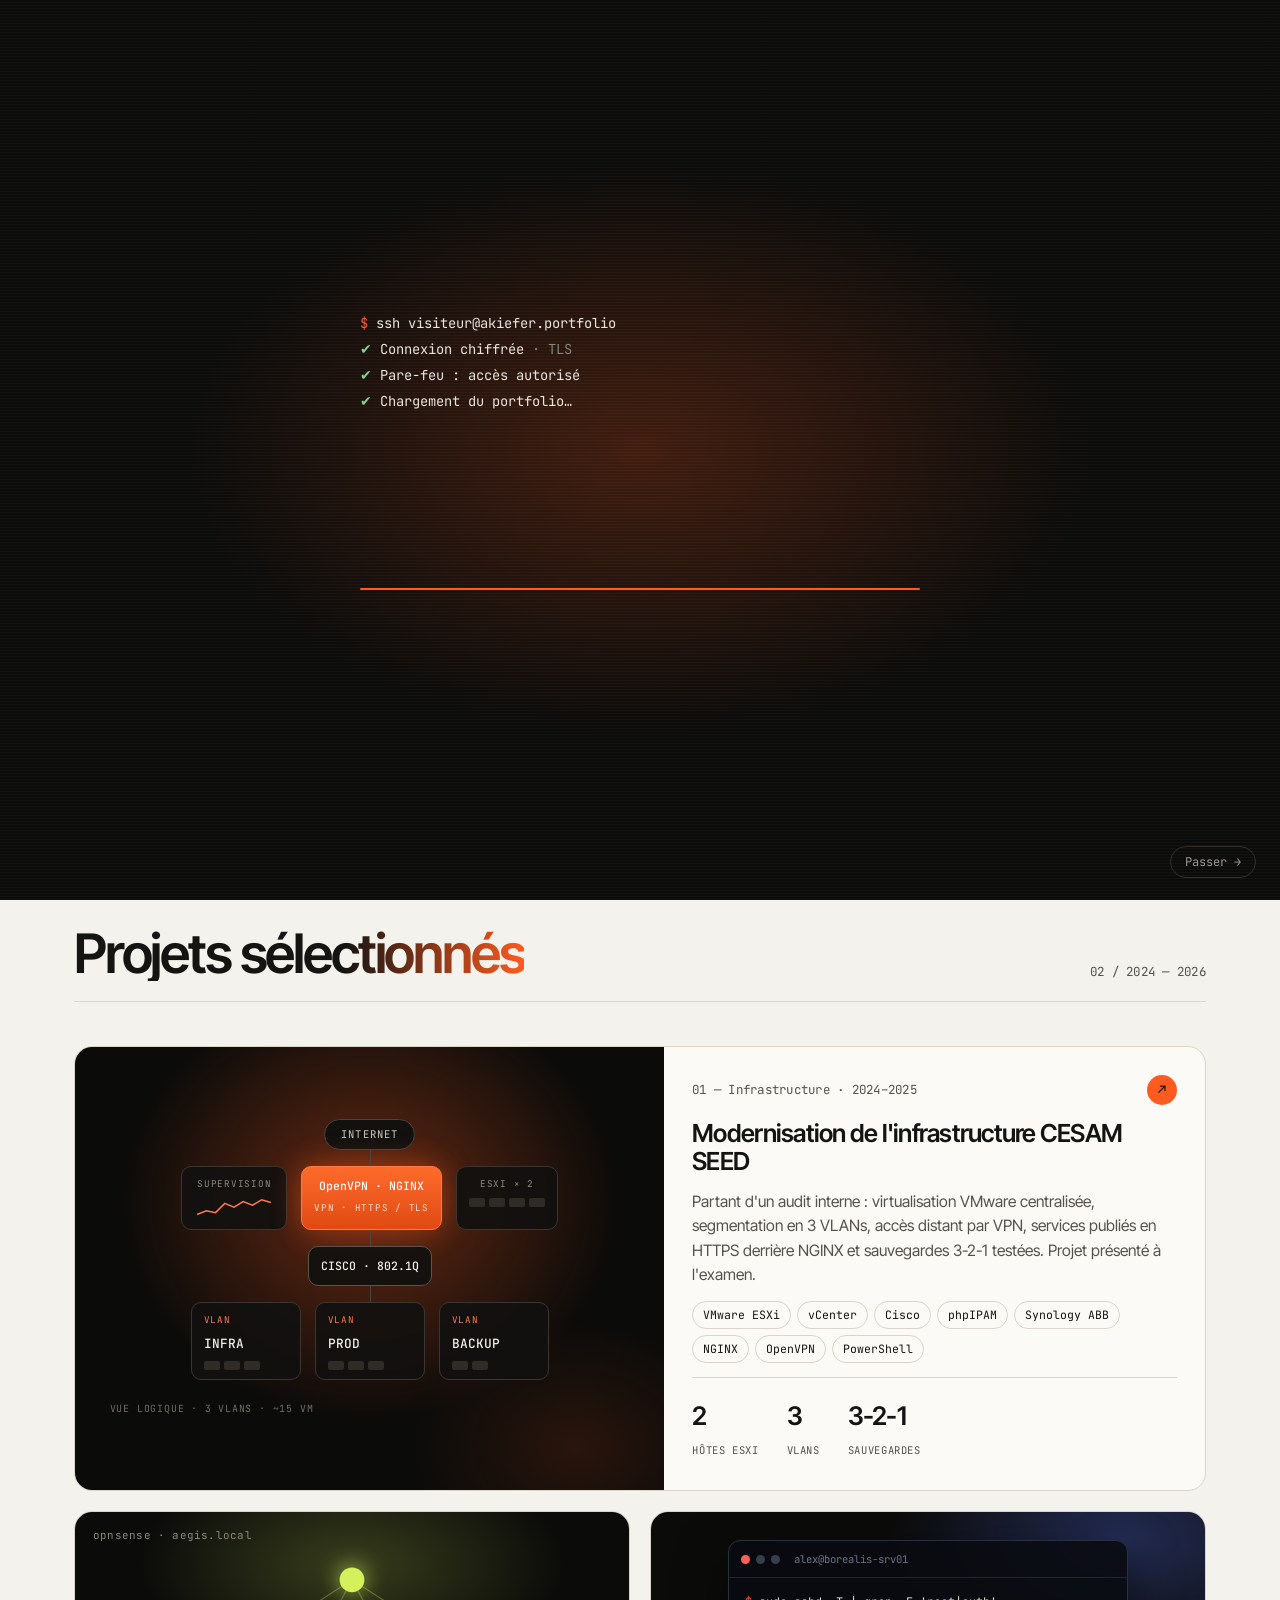
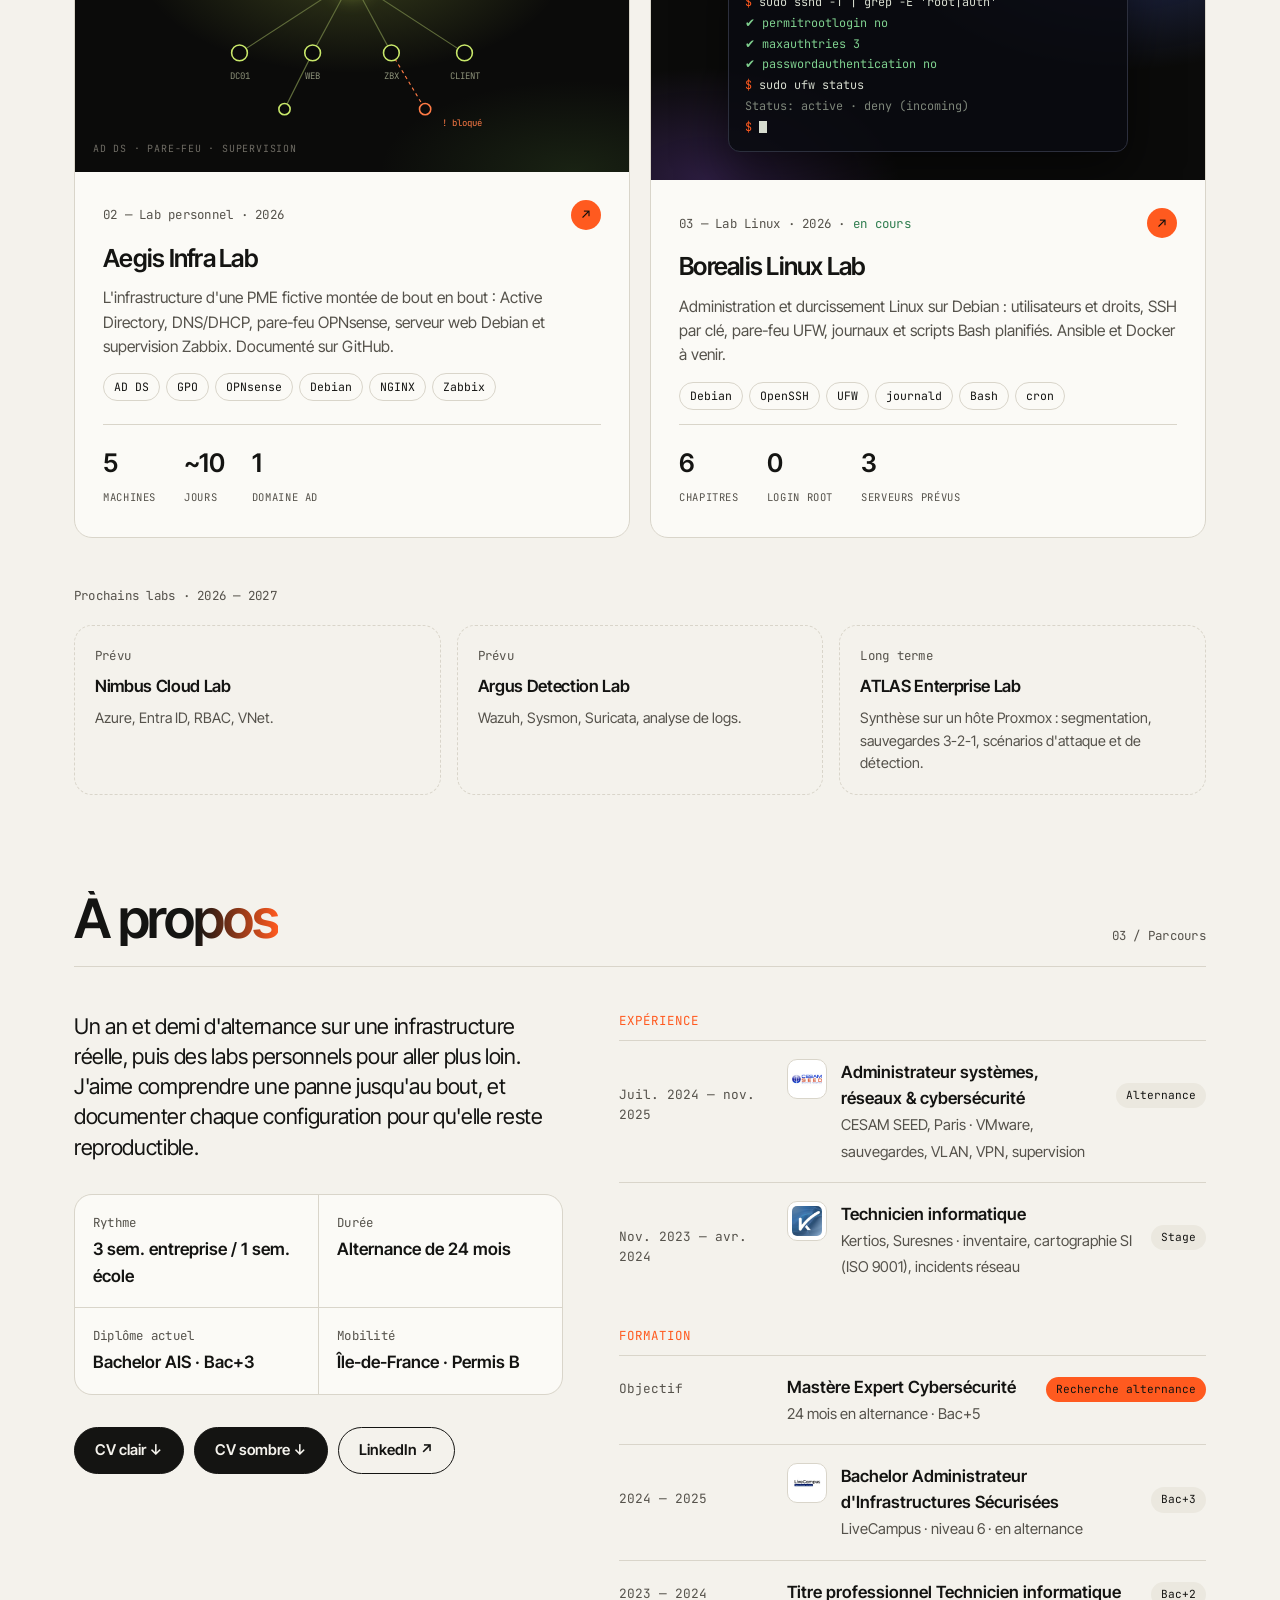
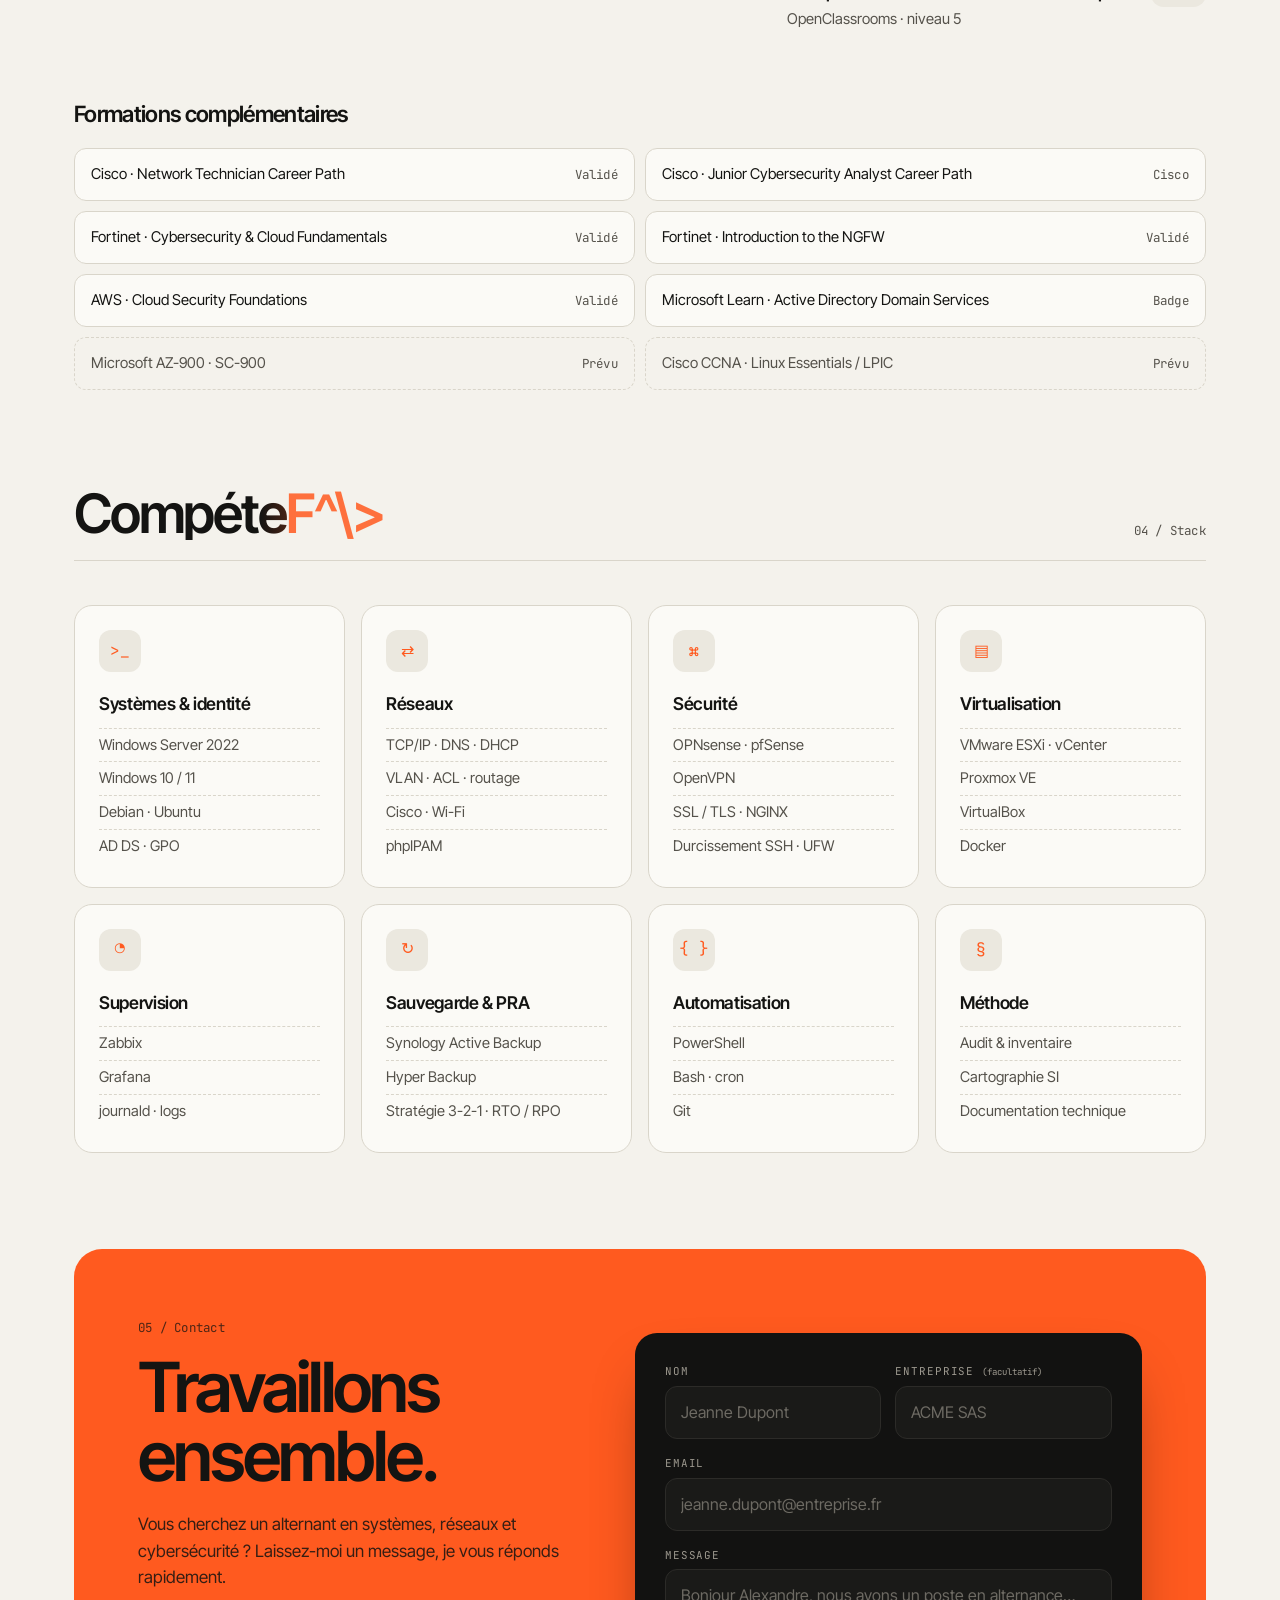
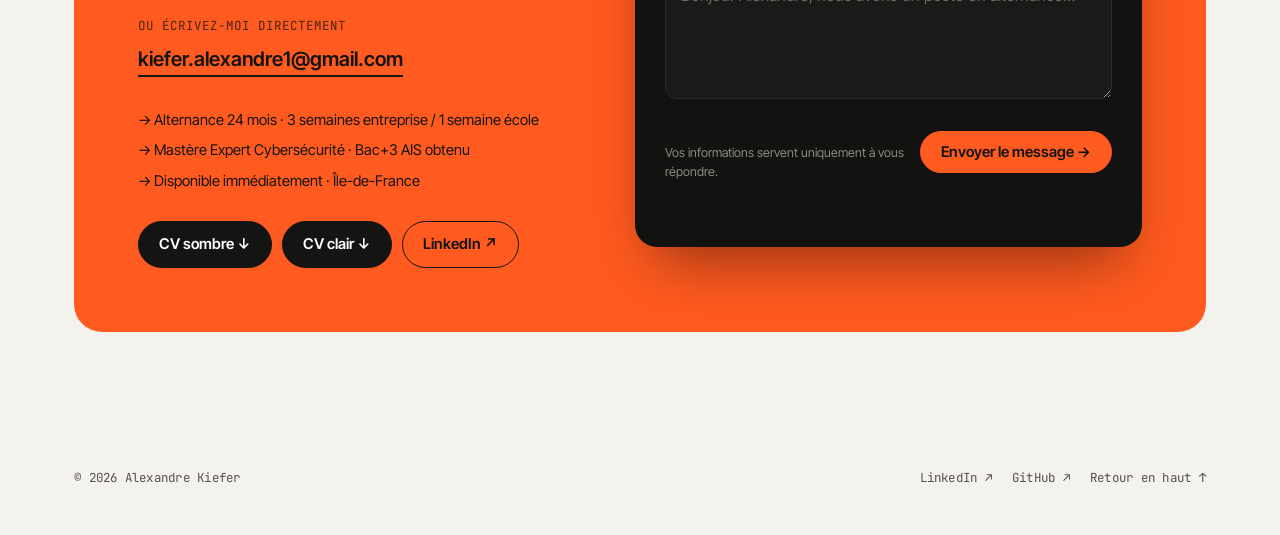
==== commit a8707267: "Add files via upload" ====
--- a/index.html
+++ b/index.html
@@ -5,7 +5,7 @@
 <meta name="viewport" content="width=device-width, initial-scale=1">
 <title>Alexandre Kiefer — Systèmes, réseaux & cybersécurité</title>
 <meta name="description" content="Alexandre Kiefer, administrateur systèmes, réseaux & cybersécurité (Bac+3 AIS). Recherche une alternance de 24 mois en Mastère Expert Cybersécurité, Île-de-France.">
-<meta name="theme-color" content="#f6f6f3">
+<meta name="theme-color" content="#f4f2ec">
 <meta property="og:title" content="Alexandre Kiefer — Systèmes, réseaux & cybersécurité">
 <meta property="og:description" content="Alternance 24 mois · Mastère Expert Cybersécurité · Île-de-France">
 <link rel="preconnect" href="https://fonts.googleapis.com">
@@ -418,125 +418,78 @@
 .timeline .item{transition:background .3s}
 .timeline .item:hover{background:color-mix(in srgb,var(--accent) 6%,transparent)}
 
-/* ================= IDENTITÉ V3 : épurée, accent cyan ================= */
-:root{--accent:#1e3a8a;--accent-ink:#1e3a8a;--glow:30,58,138}
-@media (prefers-color-scheme:dark){:root:not([data-theme="light"]){--accent:#7c9cff;--accent-ink:#7c9cff;--glow:92,124,250}}
-:root[data-theme="dark"]{--accent:#7c9cff;--accent-ink:#7c9cff;--glow:92,124,250}
-:root:not([data-theme="dark"]){--bg:#f6f6f3;--bg-2:#ecece7;--card:#ffffff;--line:#e2e1db;--ink-2:#5b5a55}
-@media (prefers-color-scheme:dark){:root:not([data-theme="light"]){--bg:#0a0f1e;--bg-2:#131b31;--card:#0f172b;--line:#1e2944;--ink-2:#959a9e}}
-:root[data-theme="dark"]{--bg:#0a0f1e;--bg-2:#131b31;--card:#0f172b;--line:#1e2944;--ink-2:#959a9e}
-
-/* Logo + nav */
-.logo{font-family:var(--mono);font-weight:500;font-size:1.05rem;letter-spacing:0}
-.logo .caret{color:var(--accent);animation:blink 1.1s steps(1) infinite}
-nav.main a{font-weight:450;color:var(--ink-2)}
-nav.main a:hover,nav.main a.active{background:none;color:var(--ink)}
-nav.main a.active{box-shadow:inset 0 -2px 0 var(--accent);border-radius:0}
-
-/* Hero plus calme */
-h1{font-weight:600;letter-spacing:-.05em}
-h1 em{color:var(--accent)}
-.hero::before{width:640px;height:520px;inset:-160px -12% auto auto;background:radial-gradient(closest-side,rgba(var(--glow),.16),transparent)}
-.hero::after{display:none}
-.portrait{border-radius:50%;aspect-ratio:1/1;box-shadow:0 0 0 6px var(--bg),0 0 0 7px var(--line)}
-.portrait .tag{left:50%;transform:translateX(-50%);bottom:-6px;border:1px solid var(--line)}
-.portrait{overflow:visible}
-.portrait img{border-radius:50%}
-.btn.fill:hover{background:var(--accent);border-color:var(--accent);color:#0a0f1e}
-.dot{background:var(--accent);box-shadow:0 0 0 0 var(--accent)}
-
-/* Bandeau chiffres clés */
-.keyband{display:grid;grid-template-columns:repeat(4,1fr);margin-top:72px;border-top:1px solid var(--line);border-bottom:1px solid var(--line)}
-.keyband div{padding:26px 22px 26px 0}
-.keyband div+div{padding-left:22px;border-left:1px solid var(--line)}
-.keyband dt{font-size:1.9rem;font-weight:600;letter-spacing:-.04em}
-.keyband dd{color:var(--ink-2);font-size:.88rem;margin-top:4px}
-@media (max-width:760px){.keyband{grid-template-columns:1fr 1fr}.keyband div:nth-child(3){padding-left:0;border-left:none}.keyband div:nth-child(n+3){border-top:1px solid var(--line)}}
-
-/* Titres de section sobres */
-#projets .sec-head h2,#parcours .sec-head h2,#competences .sec-head h2{background:none;color:var(--ink)}
-.sec-head .mono{color:var(--accent)}
-
-/* Cartes projets */
-.project{border-radius:16px}
-.project:hover{transform:translateY(-3px);border-color:rgba(var(--glow),.55);box-shadow:0 24px 50px -28px rgba(var(--glow),.55)}
-.project .go{background:none;color:var(--ink-2);border:1px solid var(--line);width:32px;height:32px}
-.project:hover .go{transform:none;background:var(--accent);border-color:var(--accent);color:#0a0f1e}
-.glow-orange{background:radial-gradient(60% 70% at 50% 30%,rgba(92,124,250,.26),transparent 70%),radial-gradient(40% 40% at 90% 95%,rgba(120,90,234,.14),transparent 70%),#070c1a!important}
-.net .hot{background:linear-gradient(180deg,#7c9cff,#3b5bdb);border-color:#a9bcff;box-shadow:0 0 28px rgba(92,124,250,.45)}
-.net .hot b{color:var(--on-accent)}.net .hot small{color:#24366e}
-.net .vlan small{color:#7c9cff}
-.spark polyline{stroke:#7c9cff}
-.graph .edges line.cut{stroke:#ff8a6b}.graph circle.bad{stroke:#ff8a6b}.graph text.bad{fill:#ff8a6b}
-.win-body .p{color:#7c9cff}
-.project .stats span{letter-spacing:.04em}
-.lab{border-style:solid;background:transparent}
-
-/* Parcours / compétences */
-.badge.live{background:var(--accent);color:var(--on-accent)}
-.skill:hover{border-color:rgba(var(--glow),.6)}
-.skill:hover .ico{background:var(--accent);color:var(--on-accent)}
-.timeline .group{color:var(--accent)}
-.timeline .item:hover{background:rgba(var(--glow),.05)}
-.cert-list li{background:var(--card)}
-
-/* Contact : carte sombre, lueur discrète */
-.contact{background:#0b1226;color:#eef1fb;border:1px solid #1f2a47;position:relative;overflow:hidden}
-.contact::before{content:"";position:absolute;inset:auto auto -40% -10%;width:70%;height:90%;background:radial-gradient(closest-side,rgba(92,124,250,.22),transparent);pointer-events:none}
-.contact > *{position:relative}
-.contact h2{color:#eef1fb}
-.contact .mono{color:#7c9cff;opacity:1}
-.contact p{color:#b4bdd6;opacity:1}
-.contact .label{color:#7d88a8!important}
-.contact .mail{color:#eef1fb;border-bottom-color:#7c9cff}
-.contact ul.info li{color:#b4bdd6}
-.btn.dark{background:#eef1fb;color:#0a0f1e;border-color:#eef1fb}
-.btn.dark:hover{background:#7c9cff;border-color:#7c9cff;color:var(--on-accent)}
-.btn.line{color:#eef1fb;border-color:#33406a}
-.btn.line:hover{background:#eef1fb;color:#0a0f1e}
-.form-card{background:#101a33;border:1px solid #22305a;box-shadow:none}
-.form-card .btn.send{background:#7c9cff;border-color:#7c9cff;color:var(--on-accent)}
-.form-card input:focus,.form-card textarea:focus{border-color:#7c9cff}
-
-/* Pages projet */
-.diagram{background:radial-gradient(60% 50% at 50% 0%,rgba(92,124,250,.14),transparent 70%),#070c1a}
-.node.key{border-color:#7c9cff;box-shadow:0 0 18px rgba(92,124,250,.3)}
-.node.key b{color:#7c9cff}
-.zone > span{color:#7c9cff}
-.steps li::before{color:var(--accent)}
-.next:hover h2{color:var(--accent)}
-.code .p{color:#7c9cff}
-.back:hover{border-color:var(--accent);color:var(--accent)}
 .hero{overflow-x:clip}html{overflow-x:hidden}
 
-/* ===== Bleu nuit ===== */
-:root{--on-accent:#ffffff}
-@media (prefers-color-scheme:dark){:root:not([data-theme="light"]){--on-accent:#0a0f1e;--ink:#eef1fb;--ink-2:#93a0c2}}
-:root[data-theme="dark"]{--on-accent:#0a0f1e;--ink:#eef1fb;--ink-2:#93a0c2}
-@media (prefers-color-scheme:light){:root:not([data-theme="dark"]){--ink:#0f1730}}
-:root[data-theme="light"]{--ink:#0f1730}
-.btn.fill:hover{color:var(--on-accent)}
-.project:hover .go{color:var(--on-accent)}
-.net .hot b,.net .hot small{color:#fff}
-.net .hot{background:linear-gradient(180deg,#3d5afe,#1e3a8a)}
-.contact .btn.dark:hover,.form-card .btn.send{color:#0a0f1e}
-.btn.dark{color:#0a0f1e}
+/* ================= EFFETS CYBER ================= */
+/* Intro de bienvenue */
+#intro{position:fixed;inset:0;z-index:999;background:#0b0b0a;color:#e9e5dc;display:grid;place-items:center;font-family:var(--mono);transition:transform .9s cubic-bezier(.7,0,.2,1),opacity .9s;overflow:hidden}
+#intro.out{transform:translateY(-100%)}
+#intro::before{content:"";position:absolute;inset:0;background:radial-gradient(50% 45% at 50% 50%,rgba(255,90,31,.22),transparent 70%);opacity:0;transition:opacity 1s}
+#intro.lit::before{opacity:1}
+#intro::after{content:"";position:absolute;inset:0;background:repeating-linear-gradient(0deg,rgba(255,255,255,.035) 0 1px,transparent 1px 3px);pointer-events:none}
+.intro-box{position:relative;width:min(560px,88vw)}
+.intro-lines{font-size:.86rem;line-height:1.9;min-height:9.5em}
+.intro-lines div{opacity:0;transform:translateY(4px);transition:opacity .25s,transform .25s;white-space:nowrap;overflow:hidden;text-overflow:ellipsis}
+.intro-lines div.on{opacity:1;transform:none}
+.intro-lines .p{color:#ff5a1f}.intro-lines .ok{color:#7fd08f}.intro-lines .d{color:#7d8579}
+.intro-hello{font-family:var(--sans);font-size:clamp(3rem,11vw,6.5rem);font-weight:600;letter-spacing:-.05em;line-height:1;margin-top:18px;opacity:0;transform:translateY(12px);transition:opacity .5s,transform .5s}
+.intro-hello.on{opacity:1;transform:none}
+.intro-hello span{color:#ff5a1f}
+.intro-bar{height:2px;background:#24221f;margin-top:26px;overflow:hidden;border-radius:2px}
+.intro-bar i{display:block;height:100%;width:0;background:#ff5a1f;box-shadow:0 0 12px #ff5a1f;transition:width 2.9s cubic-bezier(.4,0,.2,1)}
+.intro-skip{position:absolute;right:24px;bottom:22px;background:none;border:1px solid #33302c;color:#9d998f;font-family:var(--mono);font-size:.75rem;padding:7px 14px;border-radius:99px;cursor:pointer;z-index:2}
+.intro-skip:hover{color:#fff;border-color:#ff5a1f}
+
+/* Grille qui suit la souris */
+.cyber-grid{position:absolute;inset:0;z-index:-1;pointer-events:none;
+  background-image:radial-gradient(color-mix(in srgb,var(--ink) 22%,transparent) 1px,transparent 1.2px);background-size:22px 22px;
+  -webkit-mask-image:radial-gradient(260px circle at var(--mx,70%) var(--my,30%),#000 0%,transparent 75%);mask-image:radial-gradient(260px circle at var(--mx,70%) var(--my,30%),#000 0%,transparent 75%);opacity:.9}
+
+/* Texte qui se déchiffre */
+.scramble .x{color:var(--accent);opacity:.85}
+
+/* Logo glitch */
+.logo{position:relative;display:inline-block}
+.logo:hover{animation:glitch .5s steps(2) 1}
+@keyframes glitch{0%{text-shadow:2px 0 #ff5a1f,-2px 0 #3fd8ea;transform:translateX(0)}25%{transform:translateX(-1px)}50%{text-shadow:-2px 0 #ff5a1f,2px 0 #3fd8ea;transform:translateX(1px)}100%{text-shadow:none;transform:none}}
+
+/* Balayage de scan sur les visuels projets */
+.project .visual::after{content:"";position:absolute;left:0;right:0;top:-30%;height:30%;background:linear-gradient(180deg,transparent,rgba(255,90,31,.10) 70%,rgba(255,120,60,.55) 98%,transparent);opacity:0;pointer-events:none}
+.project:hover .visual::after{animation:scan 1.6s cubic-bezier(.4,0,.2,1) infinite;opacity:1}
+@keyframes scan{to{top:100%}}
+
+/* Petit indicateur "chiffré" dans la barre de statut */
+.status .lock{color:var(--accent);margin-left:2px}
+@media (prefers-reduced-motion:reduce){#intro{display:none!important}.cyber-grid{display:none}}
 
 </style>
 </head>
 <body>
+<div id="intro" role="dialog" aria-label="Bienvenue">
+  <div class="intro-box">
+    <div class="intro-lines">
+      <div><span class="p">$</span> ssh visiteur@akiefer.portfolio</div>
+      <div><span class="ok">✔</span> Connexion chiffrée <span class="d">· TLS</span></div>
+      <div><span class="ok">✔</span> Pare-feu : accès autorisé</div>
+      <div><span class="ok">✔</span> Chargement du portfolio…</div>
+    </div>
+    <div class="intro-hello">Bienvenue<span>.</span></div>
+    <div class="intro-bar"><i></i></div>
+  </div>
+  <button class="intro-skip" type="button">Passer →</button>
+</div>
 <a class="skip" href="#contenu">Aller au contenu</a>
 
 <header>
   <div class="wrap bar">
-    <a class="logo" href="#accueil">akiefer<span class="caret">_</span></a>
+    <a class="logo" href="#accueil">akiefer<span>.</span></a>
     <nav class="main" id="nav" aria-label="Navigation principale">
       <ul>
-        <li><a href="#accueil">Accueil</a></li>
-        <li><a href="#projets">Projets</a></li>
-        <li><a href="#parcours">Parcours</a></li>
-        <li><a href="#competences">Compétences</a></li>
-        <li><a href="#contact">Contact</a></li>
+        <li><a href="#accueil"><sup>01</sup>Accueil</a></li>
+        <li><a href="#projets"><sup>02</sup>Projets</a></li>
+        <li><a href="#parcours"><sup>03</sup>Parcours</a></li>
+        <li><a href="#competences"><sup>04</sup>Compétences</a></li>
+        <li><a href="#contact"><sup>05</sup>Contact</a></li>
       </ul>
     </nav>
     <div class="actions">
@@ -555,7 +508,7 @@
     <div class="status mono reveal"><span class="dot"></span>Disponible · alternance 24 mois · Bac+3 AIS · Savigny-sur-Orge (91)</div>
 
     <div class="hero-grid">
-      <h1 class="reveal">Administrateur systèmes &amp; réseaux, en route vers la <em>cybersécurité</em>.</h1>
+      <h1 class="reveal">Administrateur <span class="outline">systèmes</span> &amp; réseaux, en route vers la <em>cybersécurité</em>.</h1>
       <div class="portrait reveal">
         <span class="initials">AK</span>
         <!-- Photo intégrée directement dans la page -->
@@ -575,13 +528,11 @@
     </div>
   </div>
 
-  <div class="wrap">
-    <dl class="keyband reveal">
-      <div><dt>16 mois</dt><dd>d'alternance en administration systèmes &amp; réseaux</dd></div>
-      <div><dt>~15 VM</dt><dd>administrées sous VMware ESXi / vCenter</dd></div>
-      <div><dt>3 VLANs</dt><dd>segmentation INFRA, PROD, BACKUP</dd></div>
-      <div><dt>3 labs</dt><dd>personnels documentés sur GitHub</dd></div>
-    </dl>
+  <div class="marquee" aria-hidden="true">
+    <div class="track">
+      <ul><li>Windows Server 2022</li><li>Active Directory</li><li>GPO</li><li>VMware ESXi</li><li>vCenter</li><li>Proxmox VE</li><li>OPNsense</li><li>pfSense</li><li>Cisco</li><li>OpenVPN</li><li>NGINX</li><li>Debian</li><li>Zabbix</li><li>Grafana</li><li>Synology ABB</li><li>PowerShell</li><li>Bash</li><li>Docker</li></ul>
+      <ul><li>Windows Server 2022</li><li>Active Directory</li><li>GPO</li><li>VMware ESXi</li><li>vCenter</li><li>Proxmox VE</li><li>OPNsense</li><li>pfSense</li><li>Cisco</li><li>OpenVPN</li><li>NGINX</li><li>Debian</li><li>Zabbix</li><li>Grafana</li><li>Synology ABB</li><li>PowerShell</li><li>Bash</li><li>Docker</li></ul>
+    </div>
   </div>
 </section>
 
@@ -590,7 +541,7 @@
   <div class="wrap">
     <div class="sec-head reveal">
       <h2>Projets sélectionnés</h2>
-      <span class="mono">~/projets</span>
+      <span class="mono">02 / 2024 — 2026</span>
     </div>
 
     <div class="projects">
@@ -686,7 +637,7 @@
   <div class="wrap">
     <div class="sec-head reveal">
       <h2>À propos</h2>
-      <span class="mono">~/parcours</span>
+      <span class="mono">03 / Parcours</span>
     </div>
 
     <div class="about">
@@ -738,7 +689,7 @@
   <div class="wrap">
     <div class="sec-head reveal">
       <h2>Compétences</h2>
-      <span class="mono">~/stack</span>
+      <span class="mono">04 / Stack</span>
     </div>
     <div class="skills">
       <div class="skill reveal"><div class="ico">&gt;_</div><h3>Systèmes &amp; identité</h3><ul><li>Windows Server 2022</li><li>Windows 10 / 11</li><li>Debian · Ubuntu</li><li>AD DS · GPO</li></ul></div>
@@ -758,7 +709,7 @@
   <div class="wrap">
     <div class="contact reveal">
       <div>
-        <span class="mono">~/contact</span>
+        <span class="mono">05 / Contact</span>
         <h2 style="margin-top:14px">Travaillons ensemble.</h2>
         <p>Vous cherchez un alternant en systèmes, réseaux et cybersécurité ? Laissez-moi un message, je vous réponds rapidement.</p>
         <span class="mono label">Ou écrivez-moi directement</span>
@@ -861,6 +812,81 @@
   } catch (e) { msg.textContent = 'Erreur réseau, écrivez-moi par email.'; }
 });
 
+// ================= EFFETS CYBER =================
+const reduce = matchMedia('(prefers-reduced-motion: reduce)').matches;
+const GLYPHS = '!<>-_\\/[]{}=+*^?#01ABCDEF';
+function scramble(el, duration = 900) {
+  if (!el || reduce) return;
+  const final = el.dataset.final || el.textContent;
+  el.dataset.final = final;
+  const start = performance.now();
+  el.classList.add('scramble');
+  function frame(now) {
+    const p = Math.min(1, (now - start) / duration);
+    const fixed = Math.floor(p * final.length);
+    let html = '';
+    for (let i = 0; i < final.length; i++) {
+      const c = final[i];
+      if (i < fixed || c === ' ') html += c.replace('&', '&amp;').replace('<', '&lt;');
+      else html += '<span class="x">' + GLYPHS[Math.floor(Math.random() * GLYPHS.length)].replace('<', '&lt;').replace('>', '&gt;') + '</span>';
+    }
+    el.innerHTML = html;
+    if (p < 1) requestAnimationFrame(frame); else { el.textContent = final; el.classList.remove('scramble'); }
+  }
+  requestAnimationFrame(frame);
+}
+
+// Titres de section : déchiffrement à l'apparition
+const titleIO = new IntersectionObserver(es => es.forEach(e => {
+  if (e.isIntersecting) { scramble(e.target, 700); titleIO.unobserve(e.target); }
+}), { threshold: .6 });
+document.querySelectorAll('.sec-head h2, .p-hero h1').forEach(h => titleIO.observe(h));
+
+// Grille qui suit la souris dans l'en-tête
+const hero = document.querySelector('.hero');
+if (hero && !reduce) {
+  const g = document.createElement('div'); g.className = 'cyber-grid'; hero.prepend(g);
+  hero.addEventListener('pointermove', ev => {
+    const r = hero.getBoundingClientRect();
+    g.style.setProperty('--mx', (ev.clientX - r.left) + 'px');
+    g.style.setProperty('--my', (ev.clientY - r.top) + 'px');
+  });
+}
+
+// Mot "cybersécurité" du titre
+const heroWord = document.querySelector('h1 em');
+function heroReveal() { scramble(heroWord, 1100); }
+
+// Intro de bienvenue (une fois par visite)
+const intro = document.getElementById('intro');
+let seen = false;
+try { seen = sessionStorage.getItem('introSeen') === '1'; } catch (e) {}
+if (intro && !seen && !reduce) {
+  document.documentElement.style.overflow = 'hidden';
+  const lines = [...intro.querySelectorAll('.intro-lines div')];
+  const hello = intro.querySelector('.intro-hello');
+  const bar = intro.querySelector('.intro-bar i');
+  let done = false;
+  const timers = [];
+  const finish = () => {
+    if (done) return; done = true;
+    timers.forEach(clearTimeout);
+    try { sessionStorage.setItem('introSeen', '1'); } catch (e) {}
+    intro.classList.add('out');
+    document.documentElement.style.overflow = '';
+    setTimeout(() => { intro.remove(); heroReveal(); }, 700);
+  };
+  requestAnimationFrame(() => { bar.style.width = '100%'; intro.classList.add('lit'); });
+  lines.forEach((l, i) => timers.push(setTimeout(() => l.classList.add('on'), 180 + i * 420)));
+  timers.push(setTimeout(() => hello.classList.add('on'), 180 + lines.length * 420 + 100));
+  timers.push(setTimeout(finish, 3500));
+  intro.querySelector('.intro-skip').addEventListener('click', finish);
+  addEventListener('keydown', e => { if (e.key === 'Escape') finish(); });
+} else {
+  if (intro) intro.remove();
+  heroReveal();
+}
+
 </script>
 </body>
 </html>
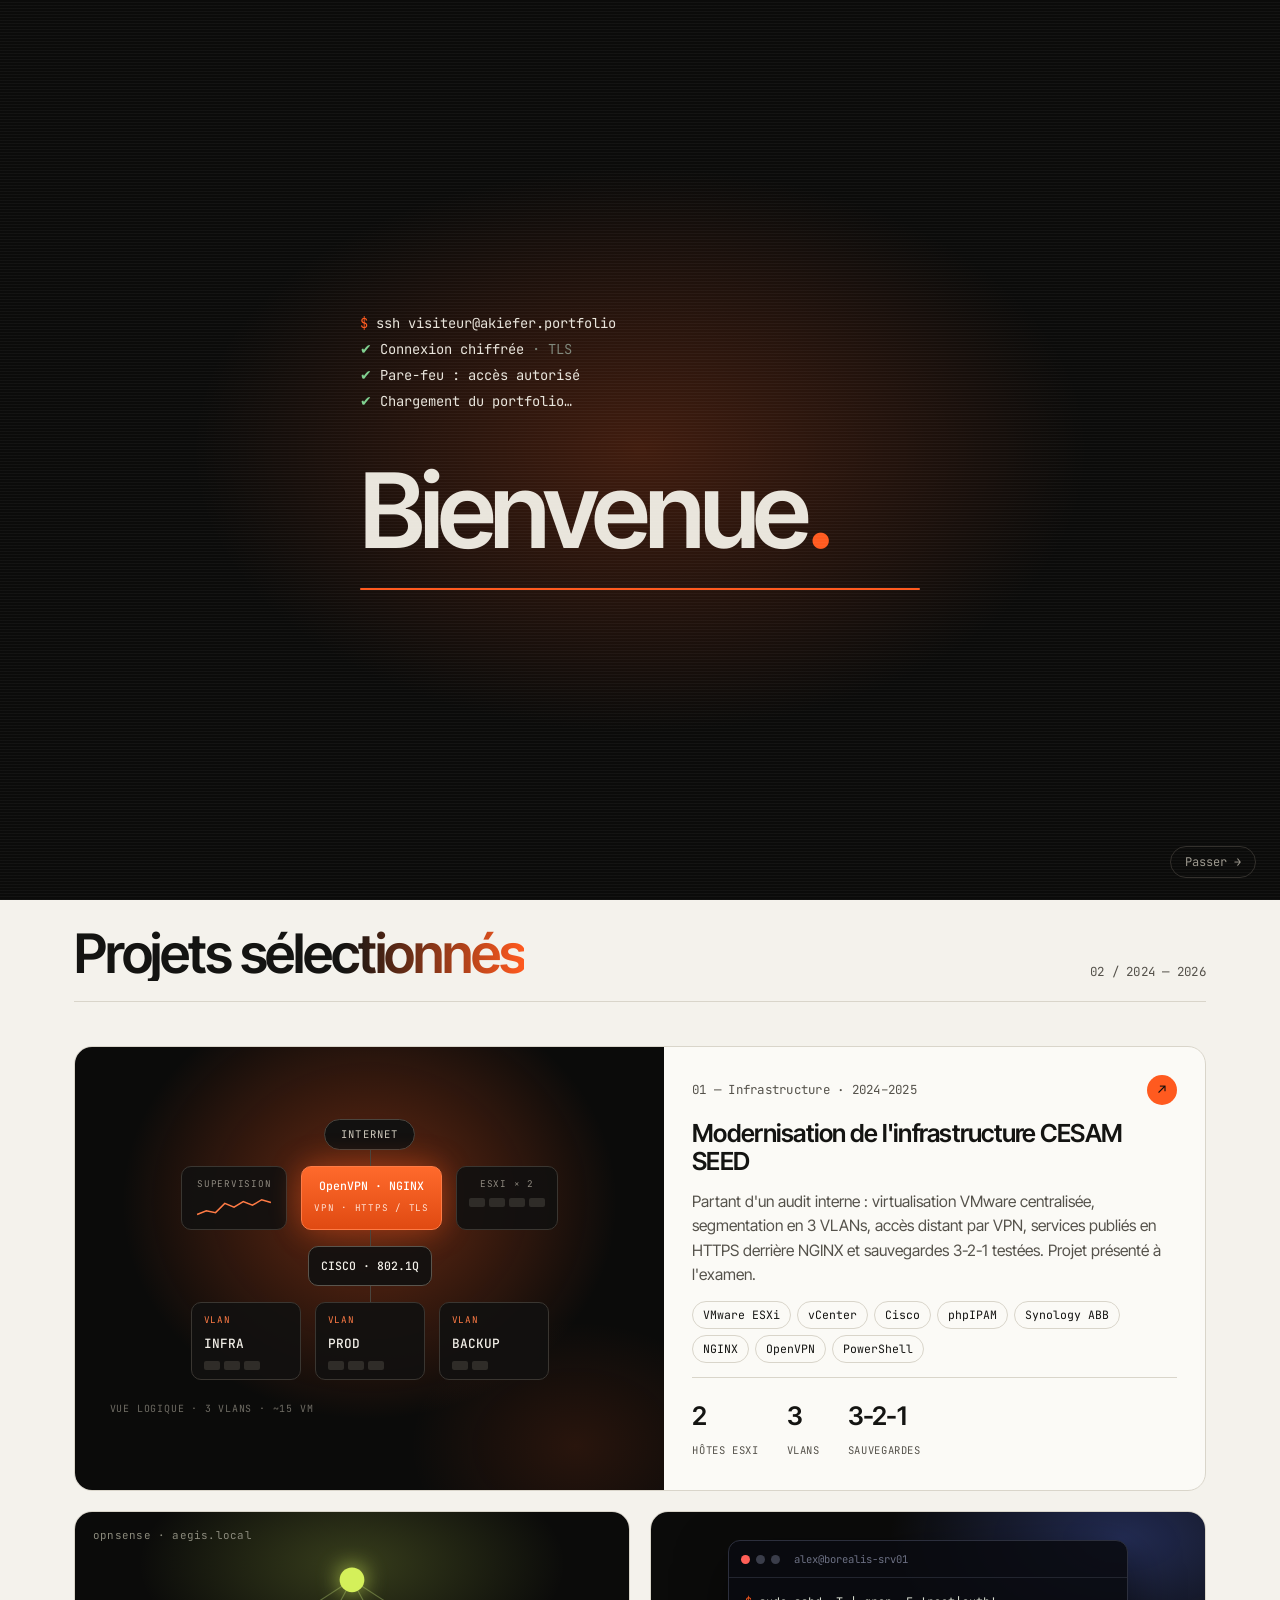
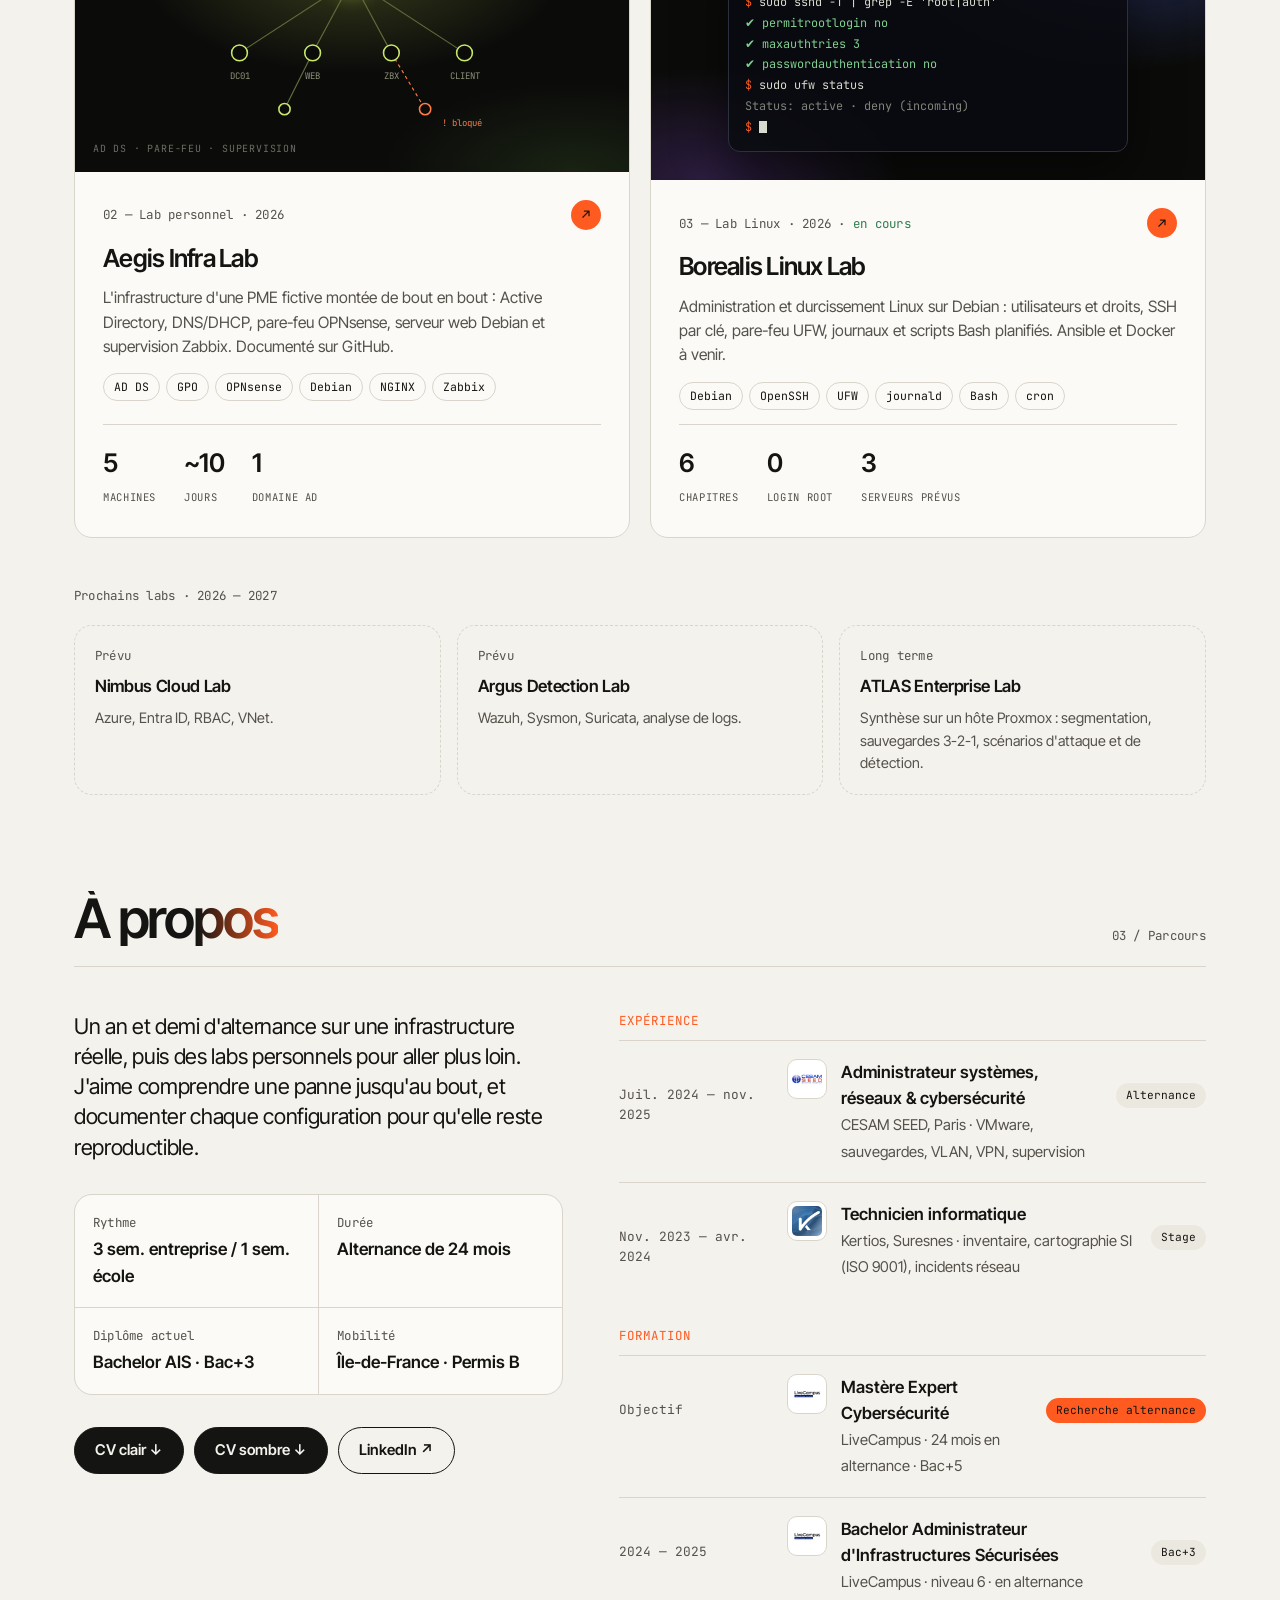
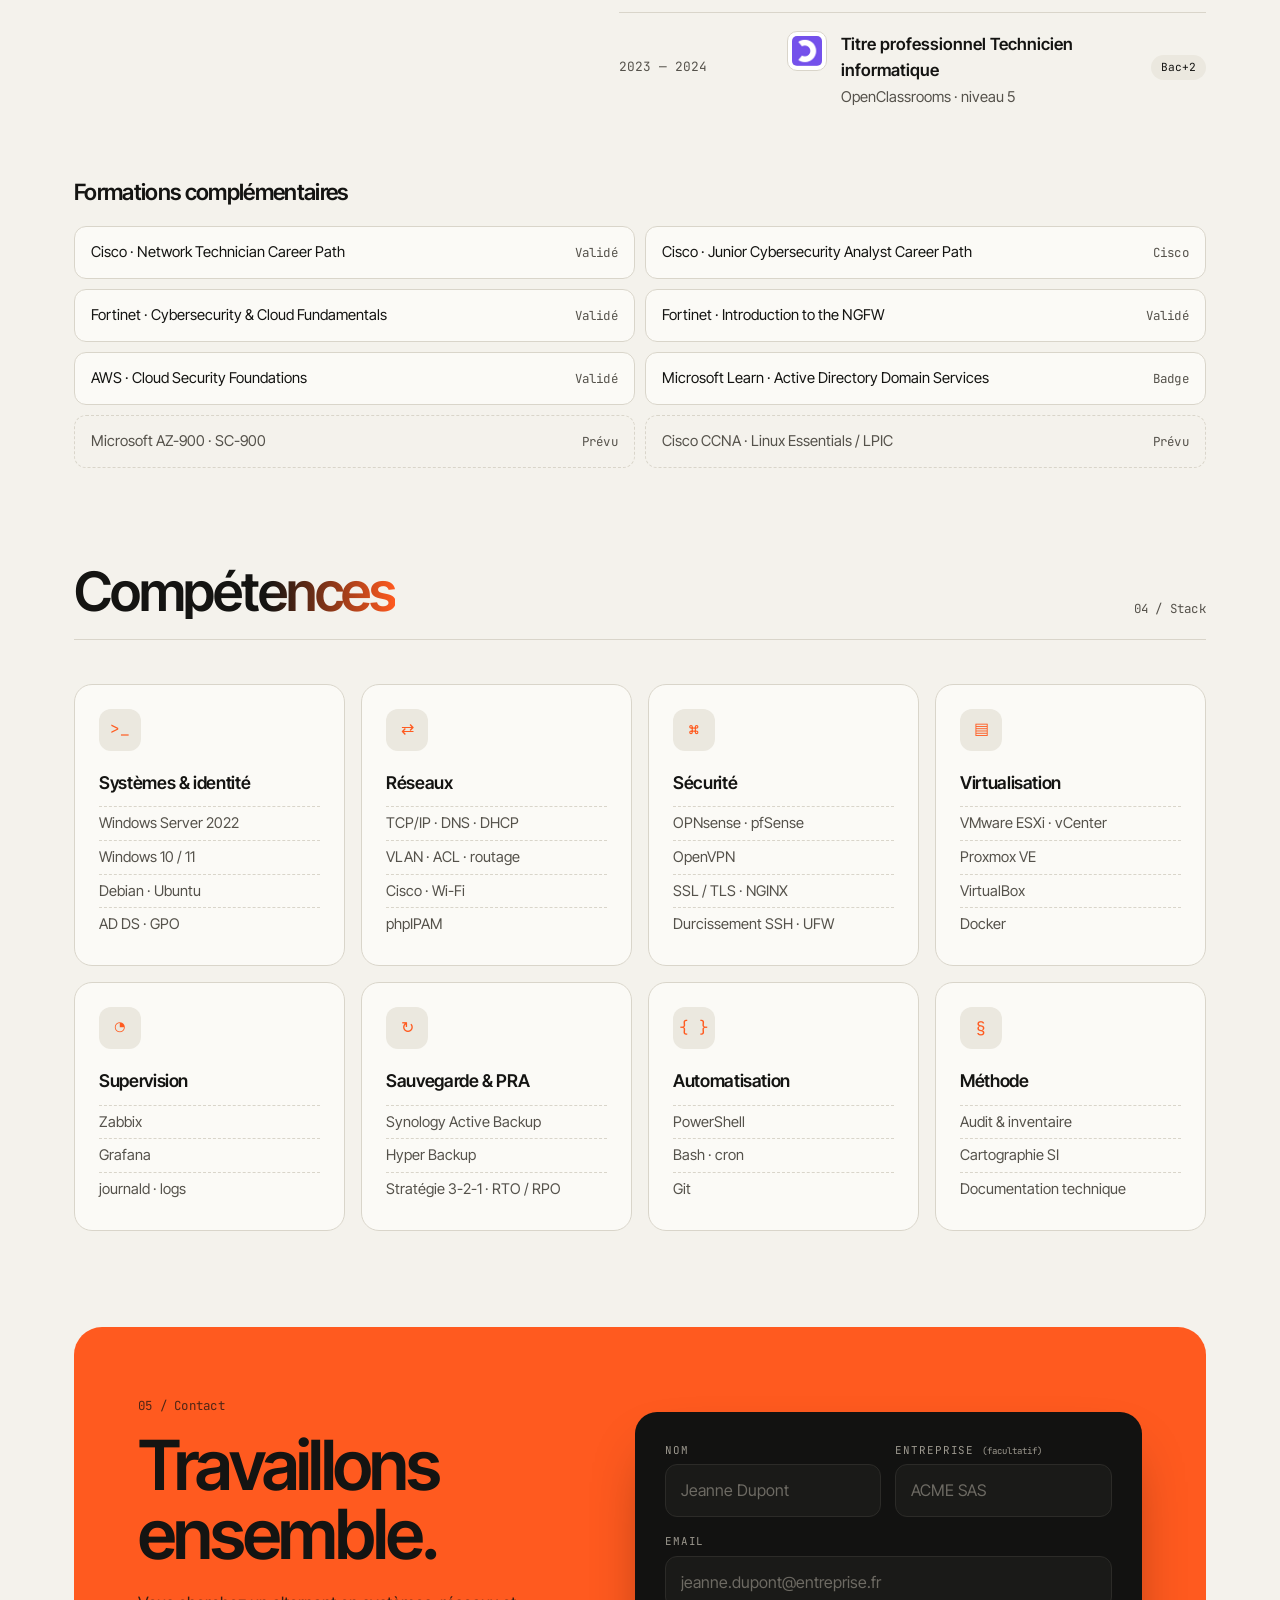
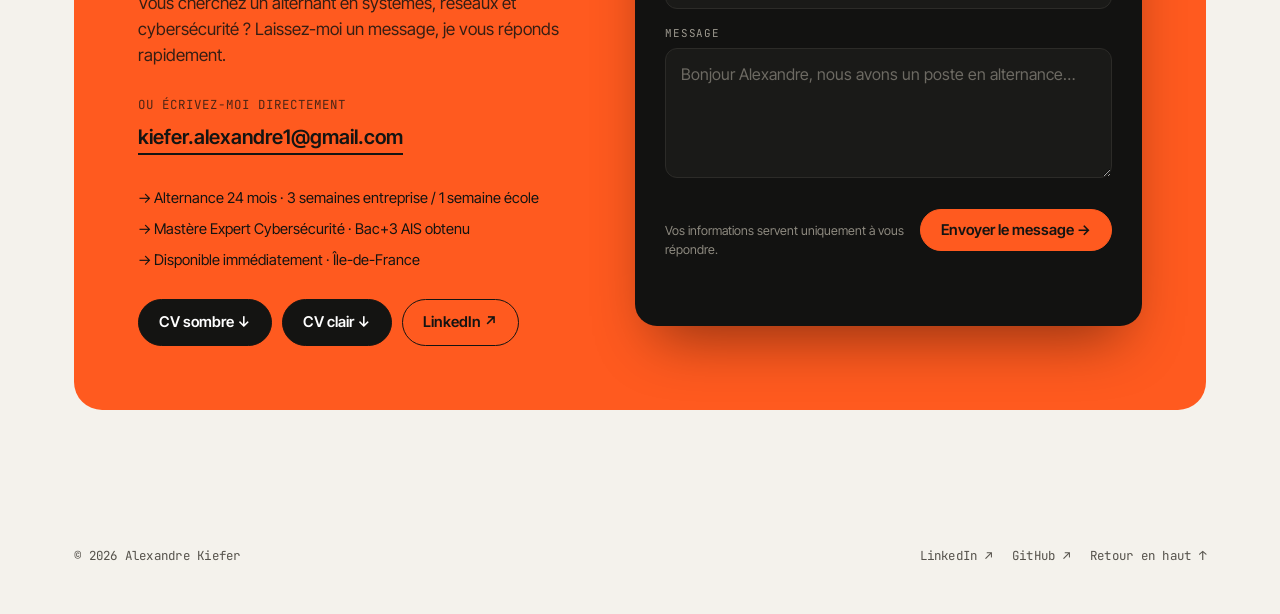
==== commit 1c308ef6: "Add files via upload" ====
--- a/index.html
+++ b/index.html
@@ -662,9 +662,9 @@
         <li class="item"><span class="when">Nov. 2023 — avr. 2024</span><div class="org"><img src="logo-kertios.png" alt="" onerror="this.remove()"><div><strong>Technicien informatique</strong><span class="where">Kertios, Suresnes · inventaire, cartographie SI (ISO 9001), incidents réseau</span></div></div><span class="badge">Stage</span></li>
 
         <li class="group">Formation</li>
-        <li class="item"><span class="when">Objectif</span><div><strong>Mastère Expert Cybersécurité</strong><span class="where">24 mois en alternance · Bac+5</span></div><span class="badge live">Recherche alternance</span></li>
+        <li class="item"><span class="when">Objectif</span><div class="org"><img src="logo-livecampus.png" alt="" onerror="this.remove()"><div><strong>Mastère Expert Cybersécurité</strong><span class="where">LiveCampus · 24 mois en alternance · Bac+5</span></div></div><span class="badge live">Recherche alternance</span></li>
         <li class="item"><span class="when">2024 — 2025</span><div class="org"><img src="logo-livecampus.png" alt="" onerror="this.remove()"><div><strong>Bachelor Administrateur d'Infrastructures Sécurisées</strong><span class="where">LiveCampus · niveau 6 · en alternance</span></div></div><span class="badge">Bac+3</span></li>
-        <li class="item"><span class="when">2023 — 2024</span><div><strong>Titre professionnel Technicien informatique</strong><span class="where">OpenClassrooms · niveau 5</span></div><span class="badge">Bac+2</span></li>
+        <li class="item"><span class="when">2023 — 2024</span><div class="org"><img src="[data-uri]" alt=""><div><strong>Titre professionnel Technicien informatique</strong><span class="where">OpenClassrooms · niveau 5</span></div></div><span class="badge">Bac+2</span></li>
       </ol>
     </div>
 
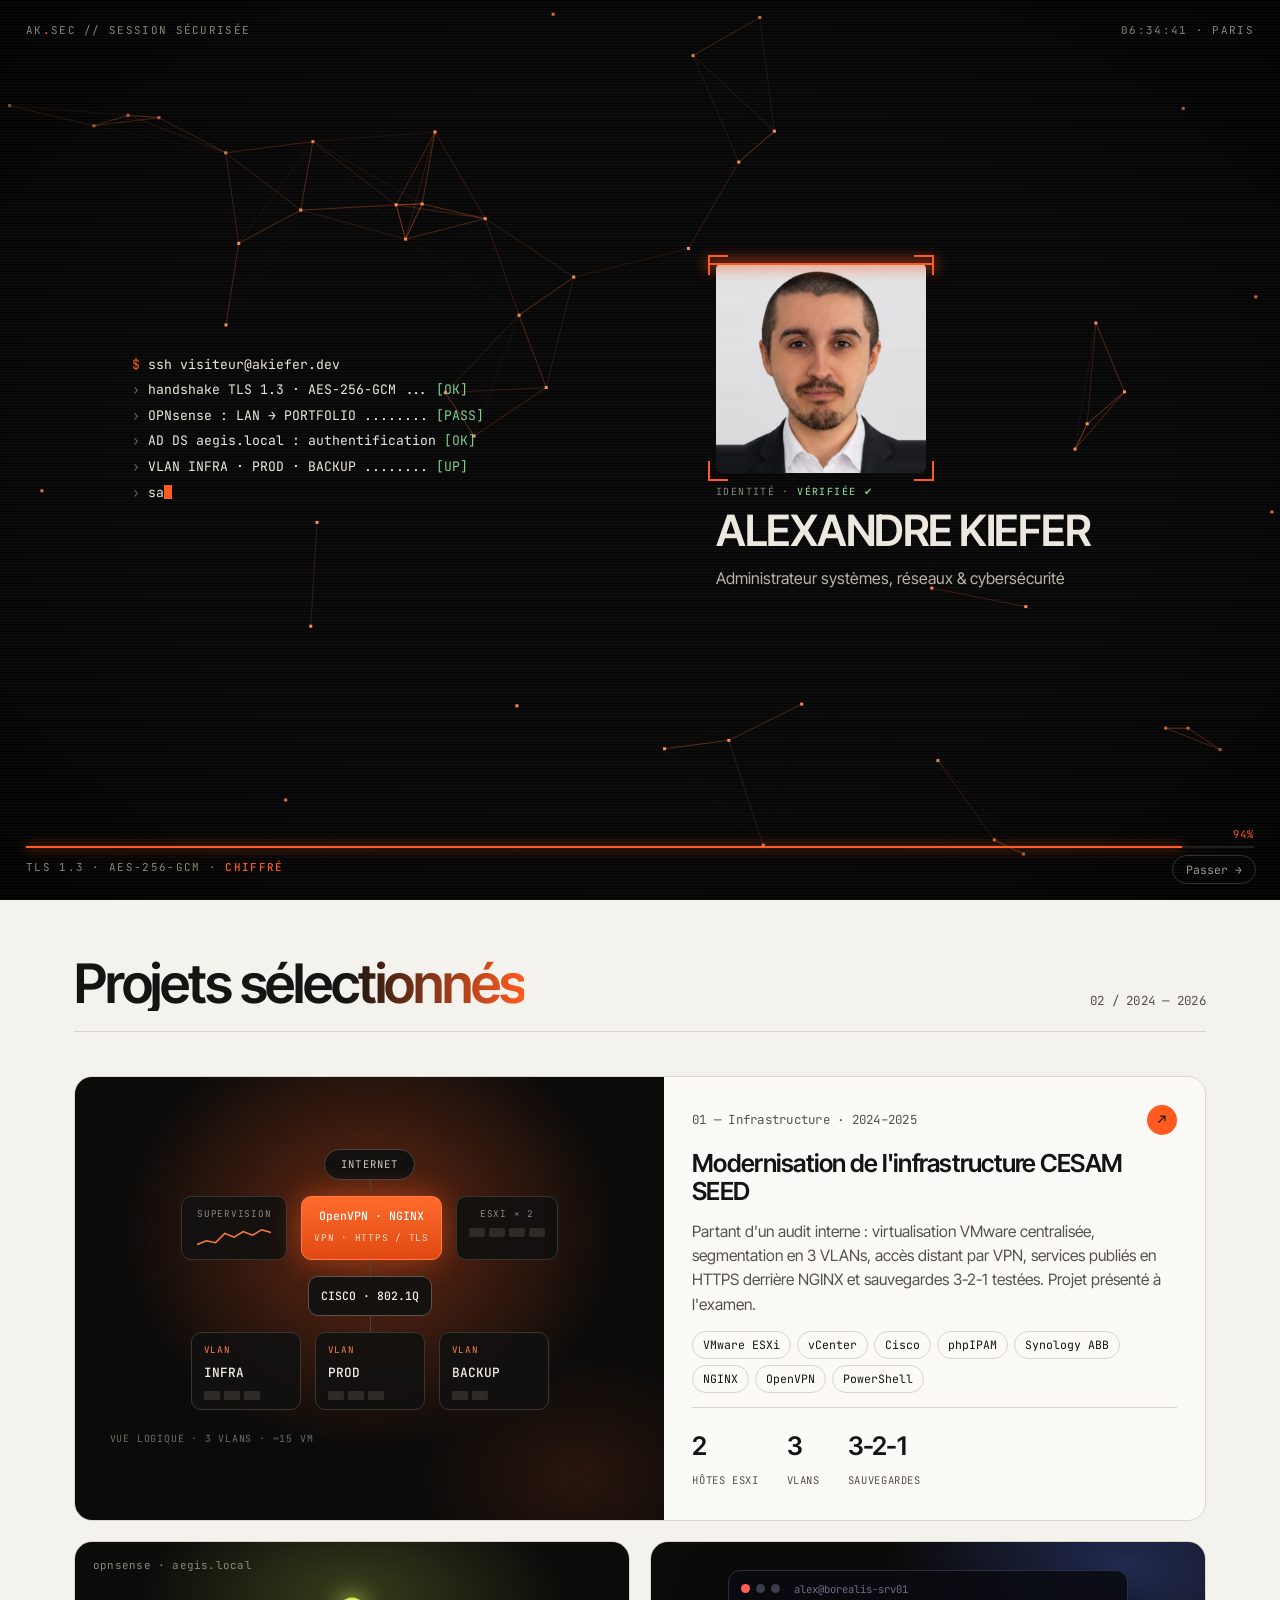
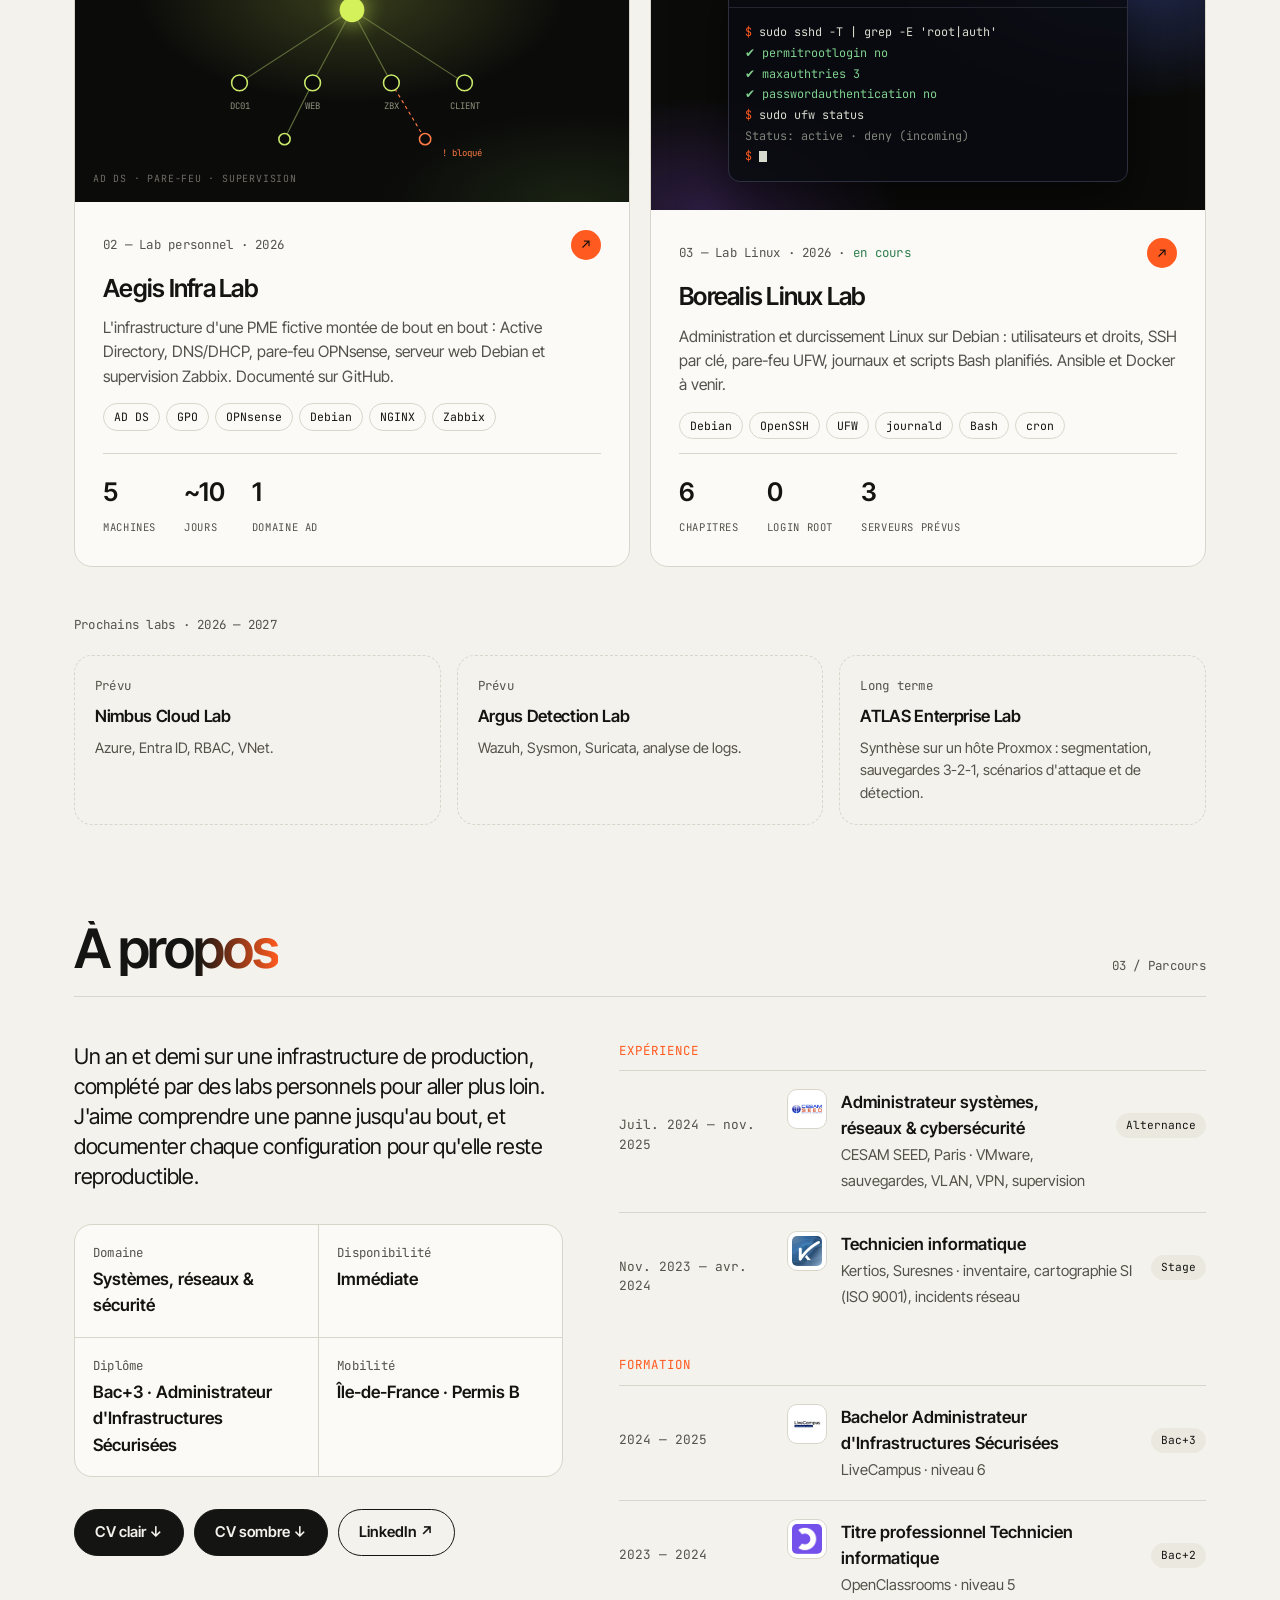
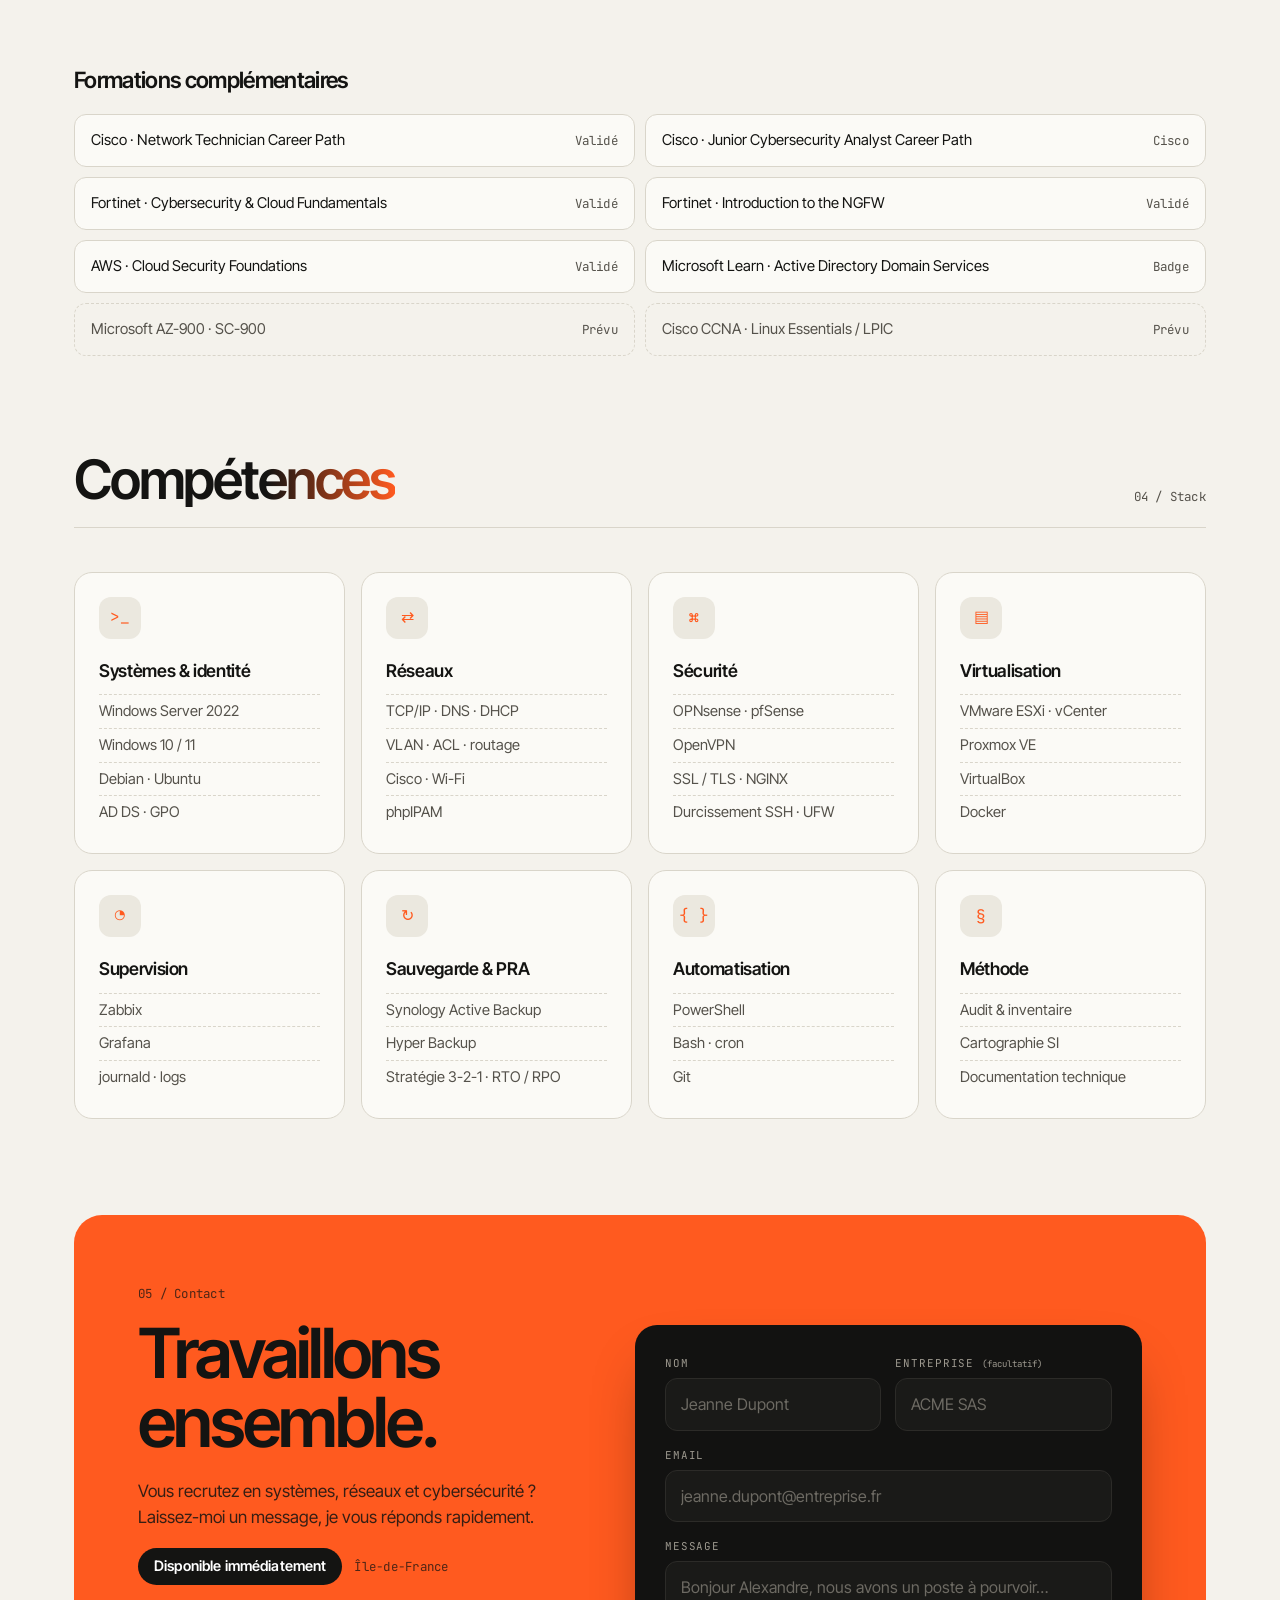
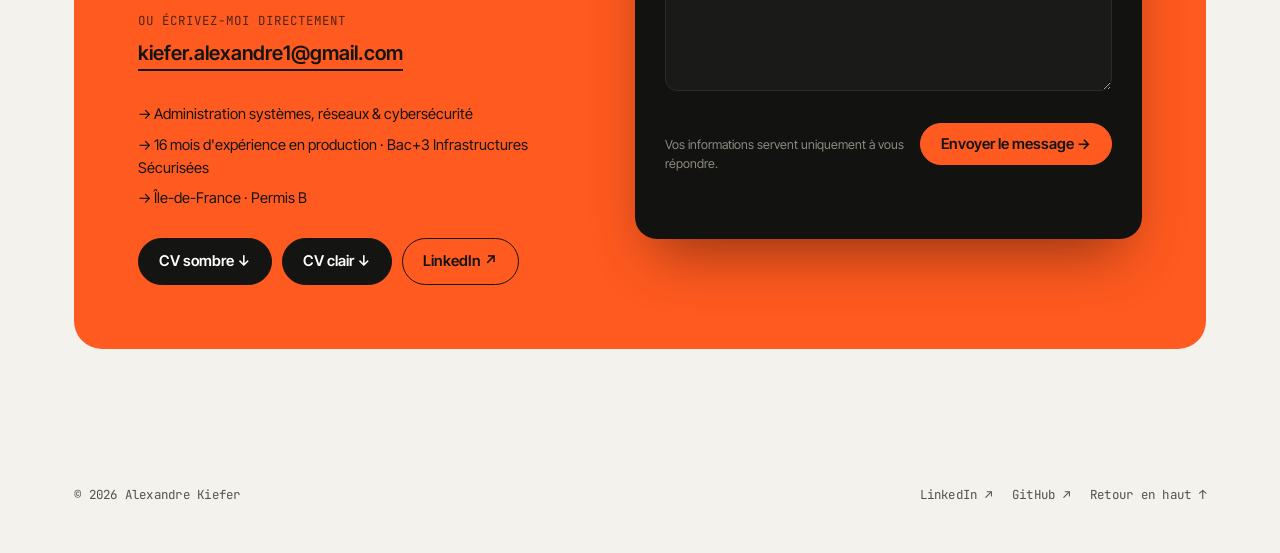
==== commit 15ec4118: "Add files via upload" ====
--- a/index.html
+++ b/index.html
@@ -3,11 +3,11 @@
 <head>
 <meta charset="utf-8">
 <meta name="viewport" content="width=device-width, initial-scale=1">
-<title>Alexandre Kiefer — Systèmes, réseaux & cybersécurité</title>
-<meta name="description" content="Alexandre Kiefer, administrateur systèmes, réseaux & cybersécurité (Bac+3 AIS). Recherche une alternance de 24 mois en Mastère Expert Cybersécurité, Île-de-France.">
+<title>Alexandre Kiefer — Administrateur systèmes, réseaux & cybersécurité</title>
+<meta name="description" content="Alexandre Kiefer, administrateur systèmes, réseaux & cybersécurité (Bac+3 AIS). Disponible pour un poste en systèmes, réseaux &amp; cybersécurité en Île-de-France.">
 <meta name="theme-color" content="#f4f2ec">
-<meta property="og:title" content="Alexandre Kiefer — Systèmes, réseaux & cybersécurité">
-<meta property="og:description" content="Alternance 24 mois · Mastère Expert Cybersécurité · Île-de-France">
+<meta property="og:title" content="Alexandre Kiefer — Administrateur systèmes, réseaux & cybersécurité">
+<meta property="og:description" content="Systèmes, réseaux & cybersécurité · Disponible · Île-de-France">
 <link rel="preconnect" href="https://fonts.googleapis.com">
 <link rel="preconnect" href="https://fonts.gstatic.com" crossorigin>
 <link href="https://fonts.googleapis.com/css2?family=Inter+Tight:wght@400;500;600;700&family=JetBrains+Mono:wght@400;500&display=swap" rel="stylesheet">
@@ -421,25 +421,6 @@
 .hero{overflow-x:clip}html{overflow-x:hidden}
 
 /* ================= EFFETS CYBER ================= */
-/* Intro de bienvenue */
-#intro{position:fixed;inset:0;z-index:999;background:#0b0b0a;color:#e9e5dc;display:grid;place-items:center;font-family:var(--mono);transition:transform .9s cubic-bezier(.7,0,.2,1),opacity .9s;overflow:hidden}
-#intro.out{transform:translateY(-100%)}
-#intro::before{content:"";position:absolute;inset:0;background:radial-gradient(50% 45% at 50% 50%,rgba(255,90,31,.22),transparent 70%);opacity:0;transition:opacity 1s}
-#intro.lit::before{opacity:1}
-#intro::after{content:"";position:absolute;inset:0;background:repeating-linear-gradient(0deg,rgba(255,255,255,.035) 0 1px,transparent 1px 3px);pointer-events:none}
-.intro-box{position:relative;width:min(560px,88vw)}
-.intro-lines{font-size:.86rem;line-height:1.9;min-height:9.5em}
-.intro-lines div{opacity:0;transform:translateY(4px);transition:opacity .25s,transform .25s;white-space:nowrap;overflow:hidden;text-overflow:ellipsis}
-.intro-lines div.on{opacity:1;transform:none}
-.intro-lines .p{color:#ff5a1f}.intro-lines .ok{color:#7fd08f}.intro-lines .d{color:#7d8579}
-.intro-hello{font-family:var(--sans);font-size:clamp(3rem,11vw,6.5rem);font-weight:600;letter-spacing:-.05em;line-height:1;margin-top:18px;opacity:0;transform:translateY(12px);transition:opacity .5s,transform .5s}
-.intro-hello.on{opacity:1;transform:none}
-.intro-hello span{color:#ff5a1f}
-.intro-bar{height:2px;background:#24221f;margin-top:26px;overflow:hidden;border-radius:2px}
-.intro-bar i{display:block;height:100%;width:0;background:#ff5a1f;box-shadow:0 0 12px #ff5a1f;transition:width 2.9s cubic-bezier(.4,0,.2,1)}
-.intro-skip{position:absolute;right:24px;bottom:22px;background:none;border:1px solid #33302c;color:#9d998f;font-family:var(--mono);font-size:.75rem;padding:7px 14px;border-radius:99px;cursor:pointer;z-index:2}
-.intro-skip:hover{color:#fff;border-color:#ff5a1f}
-
 /* Grille qui suit la souris */
 .cyber-grid{position:absolute;inset:0;z-index:-1;pointer-events:none;
   background-image:radial-gradient(color-mix(in srgb,var(--ink) 22%,transparent) 1px,transparent 1.2px);background-size:22px 22px;
@@ -460,21 +441,127 @@
 
 /* Petit indicateur "chiffré" dans la barre de statut */
 .status .lock{color:var(--accent);margin-left:2px}
-@media (prefers-reduced-motion:reduce){#intro{display:none!important}.cyber-grid{display:none}}
+@media (prefers-reduced-motion:reduce){.cyber-grid{display:none}}
+
+/* Contact : recherche */
+.seek{display:flex;gap:8px;align-items:center;flex-wrap:wrap;margin-top:18px}
+.seek-chip{background:#141412;color:#fff;font-weight:600;font-size:.9rem;padding:7px 16px;border-radius:99px;letter-spacing:.01em}
+.seek-txt{margin-left:4px}
+.contact p strong{font-weight:700}
+.form-card select{width:100%;background:#1a1a18;border:1px solid #2c2b28;border-radius:12px;padding:13px 15px;color:#f2efe8;font:inherit;font-size:1rem;appearance:none;background-image:linear-gradient(45deg,transparent 50%,#9d998f 50%),linear-gradient(135deg,#9d998f 50%,transparent 50%);background-position:calc(100% - 20px) 55%,calc(100% - 15px) 55%;background-size:5px 5px;background-repeat:no-repeat}
+.form-card select:focus{outline:none;border-color:var(--accent)}
+
+/* ================= INTRO CYBER ================= */
+#intro{position:fixed;inset:0;z-index:999;background:#070707;color:#ece8df;font-family:var(--mono);overflow:hidden;transform-origin:50% 50%}
+#intro-bg{position:absolute;inset:0;width:100%;height:100%}
+#intro::after{content:"";position:absolute;inset:0;pointer-events:none;background:repeating-linear-gradient(0deg,rgba(255,255,255,.03) 0 1px,transparent 1px 3px),radial-gradient(ellipse at center,transparent 55%,rgba(0,0,0,.65))}
+.i-hud{position:absolute;font-size:.68rem;letter-spacing:.12em;color:#8b867c;z-index:2;text-transform:uppercase}
+.i-hud b{color:#ff5a1f;font-weight:500}
+.i-tl{top:22px;left:26px}.i-tr{top:22px;right:26px}.i-bl{bottom:24px;left:26px}
+.i-stage{position:relative;z-index:2;height:100%;display:grid;grid-template-columns:1.1fr .9fr;gap:56px;align-items:center;max-width:1080px;margin:0 auto;padding:0 32px}
+.i-term{font-size:.82rem;line-height:1.95;min-height:15em}
+.i-term .ln{white-space:pre;overflow:hidden;text-overflow:ellipsis}
+.i-term .p{color:#ff5a1f}.i-term .ok{color:#7fd08f}.i-term .d{color:#6f6b63}.i-term .w{color:#f0b54a}
+.i-term .cur{display:inline-block;width:8px;height:1em;background:#ff5a1f;vertical-align:-2px;animation:blink .8s steps(1) infinite}
+.i-id{display:flex;flex-direction:column;align-items:flex-start;gap:14px;opacity:0;transform:translateY(10px);transition:opacity .4s,transform .4s}
+.i-id.on{opacity:1;transform:none}
+.i-photo{position:relative;width:210px;height:210px}
+.i-photo canvas{width:100%;height:100%;display:block;border-radius:6px}
+.i-photo .c{position:absolute;width:20px;height:20px;border-color:#ff5a1f;border-style:solid;border-width:0}
+.i-photo .c.tl{top:-8px;left:-8px;border-top-width:2px;border-left-width:2px}
+.i-photo .c.tr{top:-8px;right:-8px;border-top-width:2px;border-right-width:2px}
+.i-photo .c.bl{bottom:-8px;left:-8px;border-bottom-width:2px;border-left-width:2px}
+.i-photo .c.br{bottom:-8px;right:-8px;border-bottom-width:2px;border-right-width:2px}
+.i-photo .scan{position:absolute;left:-8px;right:-8px;height:2px;top:0;background:#ff5a1f;box-shadow:0 0 14px 3px rgba(255,90,31,.7);opacity:0}
+.i-photo.scanning .scan{opacity:1;animation:iscan 1.1s ease-in-out 2 alternate}
+@keyframes iscan{from{top:0}to{top:100%}}
+.i-photo .lbl{position:absolute;left:0;bottom:-26px;white-space:nowrap;font-size:.62rem;letter-spacing:.14em;color:#8b867c}
+.i-photo .lbl b{color:#7fd08f;font-weight:500}
+.i-name{font-family:var(--sans);font-size:clamp(1.9rem,3.6vw,2.7rem);font-weight:600;letter-spacing:-.03em;line-height:1;margin-top:22px;min-height:1em}
+.i-name .x{color:#ff5a1f}
+.i-role{font-family:var(--sans);font-size:1rem;color:#b9b4aa;opacity:0;transition:opacity .4s}
+.i-role.on{opacity:1}
+.i-tags{display:flex;gap:8px}
+.i-tags span{font-size:.72rem;letter-spacing:.12em;padding:6px 12px;border:1px solid #ff5a1f;color:#ff5a1f;border-radius:99px;opacity:0;transform:scale(.8);transition:opacity .25s,transform .25s cubic-bezier(.3,1.6,.5,1)}
+.i-tags span.on{opacity:1;transform:none}
+.i-tags span.fill{background:#ff5a1f;color:#0b0b0a}
+.i-granted{position:absolute;inset:0;z-index:3;display:grid;place-items:center;pointer-events:none;opacity:0}
+.i-granted span{font-family:var(--sans);font-weight:700;font-size:clamp(2.4rem,8vw,6rem);letter-spacing:-.04em;color:#fff;background:#ff5a1f;padding:.05em .35em;transform:skewX(-6deg);box-shadow:0 0 80px rgba(255,90,31,.6)}
+.i-granted.on{opacity:1;animation:igl .45s steps(3) 1}
+@keyframes igl{0%{transform:translateX(-10px);filter:hue-rotate(-25deg) saturate(1.4)}33%{transform:translateX(8px);clip-path:inset(20% 0 40% 0)}66%{transform:translateX(-4px);clip-path:inset(60% 0 5% 0)}100%{transform:none;clip-path:none;filter:none}}
+#intro.dim .i-stage,#intro.dim .i-bar{opacity:.18;transition:opacity .3s}
+.i-bar{position:absolute;left:26px;right:26px;bottom:52px;height:2px;background:#1f1d1a;z-index:2}
+.i-bar i{display:block;height:100%;width:0;background:#ff5a1f;box-shadow:0 0 12px #ff5a1f}
+.i-bar b{position:absolute;right:0;top:-20px;font-size:.66rem;font-weight:400;color:#ff5a1f;letter-spacing:.1em}
+#intro .intro-skip{position:absolute;right:24px;bottom:16px;background:none;border:1px solid #33302c;color:#9d998f;font-family:var(--mono);font-size:.72rem;padding:6px 13px;border-radius:99px;cursor:pointer;z-index:4}
+#intro .intro-skip:hover{color:#fff;border-color:#ff5a1f}
+#intro.out{animation:crt .6s cubic-bezier(.7,0,.3,1) forwards}
+@keyframes crt{0%{transform:none;filter:brightness(1)}45%{transform:scale(1,.004);filter:brightness(3)}100%{transform:scale(0,.004);filter:brightness(5);opacity:0}}
+@media (max-width:760px){
+  .i-stage{grid-template-columns:1fr;gap:26px;align-content:center;padding:0 22px}
+  .i-id{order:-1}
+  .i-photo{width:130px;height:130px}
+  .i-term{font-size:.68rem;min-height:11em;line-height:1.8}
+  .i-tr{display:none}
+}
+
+
+/* Écran d'accueil */
+.i-welcome{position:absolute;inset:0;z-index:5;display:grid;place-items:center;text-align:center;padding:0 24px;opacity:0;pointer-events:none;transition:opacity .5s}
+#intro.welcome .i-welcome{opacity:1;pointer-events:auto}
+#intro.welcome .i-stage,#intro.welcome .i-granted,#intro.welcome .i-bar{opacity:0!important;transition:opacity .35s}
+#intro.welcome #intro-bg{opacity:.55;transition:opacity .6s}
+.w-box{max-width:820px}
+.w-hi{font-size:.8rem;letter-spacing:.2em;text-transform:uppercase;color:#ff5a1f;opacity:0;transform:translateY(8px);transition:all .5s .1s}
+.w-title{font-family:var(--sans);font-weight:600;font-size:clamp(2.4rem,7vw,5.4rem);line-height:1;letter-spacing:-.045em;margin-top:18px;color:#f2efe8}
+.w-title .w{display:inline-block;opacity:0;transform:translateY(40%) rotate(2deg);filter:blur(6px);transition:opacity .6s,transform .6s cubic-bezier(.2,.8,.2,1),filter .6s}
+.w-title .w-dot{color:#ff5a1f}
+.w-line{height:2px;width:0;margin:26px auto 0;background:linear-gradient(90deg,transparent,#ff5a1f,transparent);transition:width .9s .5s cubic-bezier(.2,.8,.2,1)}
+.w-sub{font-family:var(--sans);font-size:clamp(1rem,1.8vw,1.2rem);color:#c9c4ba;margin-top:22px;opacity:0;transition:opacity .6s .7s}
+.w-sub b{color:#fff;font-weight:600}
+.w-menu{display:flex;gap:10px;justify-content:center;flex-wrap:wrap;margin-top:30px}
+.w-menu span{font-size:.72rem;letter-spacing:.12em;text-transform:uppercase;color:#9d998f;border:1px solid #2c2a27;border-radius:99px;padding:7px 14px;opacity:0;transform:translateY(6px);transition:opacity .4s,transform .4s,border-color .3s}
+.w-menu span b{color:#ff5a1f;font-weight:500;margin-right:6px}
+.w-enter{position:relative;margin-top:36px;font-family:var(--sans);font-weight:600;font-size:1rem;color:#0e0e0d;background:#f2efe8;border:none;border-radius:99px;padding:14px 30px;cursor:pointer;overflow:hidden;opacity:0;transform:translateY(8px);transition:opacity .5s 1.1s,transform .5s 1.1s}
+.w-enter i{position:absolute;inset:0;width:0;background:#ff5a1f;z-index:0}
+.w-enter span{position:relative;z-index:1}
+.w-enter:hover{transform:scale(1.04)!important}
+#intro.welcome .w-hi,#intro.welcome .w-sub,#intro.welcome .w-enter{opacity:1;transform:none}
+#intro.welcome .w-line{width:min(420px,70%)}
+#intro.welcome .w-title .w{opacity:1;transform:none;filter:none}
+#intro.welcome .w-menu span{opacity:1;transform:none}
+#intro.welcome .w-enter i{animation:wfill 2.9s linear 1.2s forwards}
+@keyframes wfill{to{width:100%}}
+@media (prefers-reduced-motion:reduce){#intro{display:none!important}}
 
 </style>
 </head>
 <body>
 <div id="intro" role="dialog" aria-label="Bienvenue">
-  <div class="intro-box">
-    <div class="intro-lines">
-      <div><span class="p">$</span> ssh visiteur@akiefer.portfolio</div>
-      <div><span class="ok">✔</span> Connexion chiffrée <span class="d">· TLS</span></div>
-      <div><span class="ok">✔</span> Pare-feu : accès autorisé</div>
-      <div><span class="ok">✔</span> Chargement du portfolio…</div>
-    </div>
-    <div class="intro-hello">Bienvenue<span>.</span></div>
-    <div class="intro-bar"><i></i></div>
+  <canvas id="intro-bg"></canvas>
+  <div class="i-hud i-tl">AK<b>.</b>SEC // session sécurisée</div>
+  <div class="i-hud i-tr" id="i-clock"></div>
+  <div class="i-hud i-bl">TLS 1.3 · AES-256-GCM · <b>chiffré</b></div>
+  <div class="i-stage">
+    <div class="i-term" id="i-term"></div>
+    <div class="i-id">
+      <div class="i-photo"><canvas id="i-pix"></canvas><i class="c tl"></i><i class="c tr"></i><i class="c bl"></i><i class="c br"></i><span class="scan"></span><span class="lbl">ANALYSE EN COURS…</span></div>
+      <div class="i-name">ALEXANDRE KIEFER</div>
+      <div class="i-role">Administrateur systèmes, réseaux &amp; cybersécurité</div>
+      <div class="i-tags"><span class="fill">DISPONIBLE</span><span>SYSTÈMES</span><span>RÉSEAUX</span><span>SÉCURITÉ</span></div>
+    </div>
+  </div>
+  <div class="i-granted"><span>ACCÈS AUTORISÉ</span></div>
+  <div class="i-bar"><i></i><b id="i-pct">0%</b></div>
+  <div class="i-welcome">
+    <div class="w-box">
+      <div class="w-hi mono"><span id="w-greet">Bonjour</span> · connexion établie</div>
+      <h2 class="w-title"><span class="w">Bienvenue</span> <span class="w">sur</span> <span class="w">mon</span> <span class="w">portfolio<span class="w-dot">.</span></span></h2>
+      <div class="w-line"></div>
+      <p class="w-sub">Je suis <b>Alexandre Kiefer</b>, administrateur systèmes, réseaux &amp; cybersécurité.<br>Découvrez mes projets, mon parcours et mes compétences.</p>
+      <div class="w-menu mono"><span data-go="#projets" style="cursor:pointer"><b>01</b>Projets</span><span data-go="#parcours" style="cursor:pointer"><b>02</b>Parcours</span><span data-go="#competences" style="cursor:pointer"><b>03</b>Compétences</span><span data-go="#contact" style="cursor:pointer"><b>04</b>Contact</span></div>
+      <button class="w-enter" type="button"><i></i><span>Entrer →</span></button>
+    </div>
   </div>
   <button class="intro-skip" type="button">Passer →</button>
 </div>
@@ -505,10 +592,10 @@
 <!-- ============ 01 ACCUEIL ============ -->
 <section class="hero" id="accueil" style="padding-bottom:0">
   <div class="wrap">
-    <div class="status mono reveal"><span class="dot"></span>Disponible · alternance 24 mois · Bac+3 AIS · Savigny-sur-Orge (91)</div>
+    <div class="status mono reveal"><span class="dot"></span>Disponible immédiatement · Savigny-sur-Orge (91) · Île-de-France</div>
 
     <div class="hero-grid">
-      <h1 class="reveal">Administrateur <span class="outline">systèmes</span> &amp; réseaux, en route vers la <em>cybersécurité</em>.</h1>
+      <h1 class="reveal">Administrateur <span class="outline">systèmes</span> &amp; réseaux, orienté <em>cybersécurité</em>.</h1>
       <div class="portrait reveal">
         <span class="initials">AK</span>
         <!-- Photo intégrée directement dans la page -->
@@ -519,7 +606,7 @@
 
     <div class="intro">
       <div class="reveal">
-        <p>Je m'appelle <strong>Alexandre Kiefer</strong>. En alternance chez CESAM SEED, j'ai administré un environnement <strong>VMware de 2 hôtes et une quinzaine de VM</strong>, et participé à la modernisation de l'infrastructure, de l'audit à la sauvegarde 3-2-1. Je recherche une alternance de 24 mois pour le <strong>Mastère Expert Cybersécurité</strong>.</p>
+        <p>Je m'appelle <strong>Alexandre Kiefer</strong>, administrateur systèmes, réseaux &amp; cybersécurité. Chez CESAM SEED, j'ai administré un environnement <strong>VMware de 2 hôtes et une quinzaine de VM</strong> et participé à la modernisation de l'infrastructure, de l'audit à la sauvegarde 3-2-1. J'interviens sur la <strong>virtualisation, la sécurité réseau, la supervision et l'automatisation</strong>.</p>
         <div class="cta">
           <a class="btn fill" href="#projets">Voir mes projets →</a>
           <a class="btn ghost" href="#contact">Me contacter</a>
@@ -642,11 +729,11 @@
 
     <div class="about">
       <div class="reveal">
-        <p class="lead">Un an et demi d'alternance sur une infrastructure réelle, puis des labs personnels pour aller plus loin. J'aime comprendre une panne jusqu'au bout, et documenter chaque configuration pour qu'elle reste reproductible.</p>
+        <p class="lead">Un an et demi sur une infrastructure de production, complété par des labs personnels pour aller plus loin. J'aime comprendre une panne jusqu'au bout, et documenter chaque configuration pour qu'elle reste reproductible.</p>
         <dl class="facts">
-          <div><dt class="mono">Rythme</dt><dd>3 sem. entreprise / 1 sem. école</dd></div>
-          <div><dt class="mono">Durée</dt><dd>Alternance de 24 mois</dd></div>
-          <div><dt class="mono">Diplôme actuel</dt><dd>Bachelor AIS · Bac+3</dd></div>
+          <div><dt class="mono">Domaine</dt><dd>Systèmes, réseaux &amp; sécurité</dd></div>
+          <div><dt class="mono">Disponibilité</dt><dd>Immédiate</dd></div>
+          <div><dt class="mono">Diplôme</dt><dd>Bac+3 · Administrateur d'Infrastructures Sécurisées</dd></div>
           <div><dt class="mono">Mobilité</dt><dd>Île-de-France · Permis B</dd></div>
         </dl>
         <div class="cta">
@@ -662,8 +749,7 @@
         <li class="item"><span class="when">Nov. 2023 — avr. 2024</span><div class="org"><img src="logo-kertios.png" alt="" onerror="this.remove()"><div><strong>Technicien informatique</strong><span class="where">Kertios, Suresnes · inventaire, cartographie SI (ISO 9001), incidents réseau</span></div></div><span class="badge">Stage</span></li>
 
         <li class="group">Formation</li>
-        <li class="item"><span class="when">Objectif</span><div class="org"><img src="logo-livecampus.png" alt="" onerror="this.remove()"><div><strong>Mastère Expert Cybersécurité</strong><span class="where">LiveCampus · 24 mois en alternance · Bac+5</span></div></div><span class="badge live">Recherche alternance</span></li>
-        <li class="item"><span class="when">2024 — 2025</span><div class="org"><img src="logo-livecampus.png" alt="" onerror="this.remove()"><div><strong>Bachelor Administrateur d'Infrastructures Sécurisées</strong><span class="where">LiveCampus · niveau 6 · en alternance</span></div></div><span class="badge">Bac+3</span></li>
+        <li class="item"><span class="when">2024 — 2025</span><div class="org"><img src="logo-livecampus.png" alt="" onerror="this.remove()"><div><strong>Bachelor Administrateur d'Infrastructures Sécurisées</strong><span class="where">LiveCampus · niveau 6</span></div></div><span class="badge">Bac+3</span></li>
         <li class="item"><span class="when">2023 — 2024</span><div class="org"><img src="[data-uri]" alt=""><div><strong>Titre professionnel Technicien informatique</strong><span class="where">OpenClassrooms · niveau 5</span></div></div><span class="badge">Bac+2</span></li>
       </ol>
     </div>
@@ -711,13 +797,14 @@
       <div>
         <span class="mono">05 / Contact</span>
         <h2 style="margin-top:14px">Travaillons ensemble.</h2>
-        <p>Vous cherchez un alternant en systèmes, réseaux et cybersécurité ? Laissez-moi un message, je vous réponds rapidement.</p>
+        <p>Vous recrutez en systèmes, réseaux et cybersécurité ? Laissez-moi un message, je vous réponds rapidement.</p>
+        <div class="seek"><span class="seek-chip">Disponible immédiatement</span><span class="seek-txt mono">Île-de-France</span></div>
         <span class="mono label">Ou écrivez-moi directement</span>
         <a class="mail" href="mailto:kiefer.alexandre1@gmail.com?subject=Opportunit%C3%A9%20IT%20-%20Alexandre%20Kiefer">kiefer.alexandre1@gmail.com</a>
         <ul class="info">
-          <li>→ Alternance 24 mois · 3 semaines entreprise / 1 semaine école</li>
-          <li>→ Mastère Expert Cybersécurité · Bac+3 AIS obtenu</li>
-          <li>→ Disponible immédiatement · Île-de-France</li>
+          <li>→ Administration systèmes, réseaux &amp; cybersécurité</li>
+          <li>→ 16 mois d'expérience en production · Bac+3 Infrastructures Sécurisées</li>
+          <li>→ Île-de-France · Permis B</li>
         </ul>
         <div class="c-btns">
           <a class="btn dark" href="CV-Alexandre-Kiefer-sombre.pdf" target="_blank" rel="noopener">CV sombre ↓</a>
@@ -733,7 +820,7 @@
           <div><label for="ent">Entreprise <small>(facultatif)</small></label><input id="ent" name="entreprise" autocomplete="organization" placeholder="ACME SAS"></div>
         </div>
         <div><label for="email">Email</label><input id="email" name="email" type="email" required autocomplete="email" placeholder="jeanne.dupont@entreprise.fr"></div>
-        <div><label for="msg">Message</label><textarea id="msg" name="message" required placeholder="Bonjour Alexandre, nous avons un poste en alternance…"></textarea></div>
+        <div><label for="msg">Message</label><textarea id="msg" name="message" required placeholder="Bonjour Alexandre, nous avons un poste à pourvoir…"></textarea></div>
         <input class="hp" type="text" name="_gotcha" tabindex="-1" autocomplete="off" aria-hidden="true">
         <div class="form-foot">
           <p class="note">Vos informations servent uniquement à vous répondre.</p>
@@ -857,34 +944,143 @@
 const heroWord = document.querySelector('h1 em');
 function heroReveal() { scramble(heroWord, 1100); }
 
-// Intro de bienvenue (une fois par visite)
+// ================= INTRO CYBER (une fois par visite) =================
 const intro = document.getElementById('intro');
 let seen = false;
 try { seen = sessionStorage.getItem('introSeen') === '1'; } catch (e) {}
-if (intro && !seen && !reduce) {
+if (intro && !seen && !reduce) runIntro(); else { if (intro) intro.remove(); heroReveal(); }
+
+function runIntro() {
   document.documentElement.style.overflow = 'hidden';
-  const lines = [...intro.querySelectorAll('.intro-lines div')];
-  const hello = intro.querySelector('.intro-hello');
-  const bar = intro.querySelector('.intro-bar i');
-  let done = false;
-  const timers = [];
-  const finish = () => {
+  const T = [], at = (ms, fn) => T.push(setTimeout(fn, ms));
+  let done = false, raf;
+
+  // Fond : réseau de nœuds + pluie hexadécimale
+  const cv = document.getElementById('intro-bg'), ctx = cv.getContext('2d');
+  const dpr = Math.min(devicePixelRatio || 1, 2);
+  let W, H, nodes = [], drops = [];
+  function size() {
+    W = cv.clientWidth; H = cv.clientHeight; cv.width = W * dpr; cv.height = H * dpr; ctx.setTransform(dpr, 0, 0, dpr, 0, 0);
+    const n = Math.round(Math.min(70, W * H / 22000));
+    nodes = Array.from({ length: n }, () => ({ x: Math.random() * W, y: Math.random() * H, vx: (Math.random() - .5) * .35, vy: (Math.random() - .5) * .35 }));
+    drops = Array.from({ length: Math.round(W / 26) }, (_, i) => ({ x: i * 26 + 6, y: Math.random() * -H, v: 1.5 + Math.random() * 3 }));
+  }
+  size(); addEventListener('resize', size);
+  const HEX = '0123456789ABCDEF';
+  let pulse = 0;
+  function draw() {
+    ctx.clearRect(0, 0, W, H);
+    ctx.font = '12px "JetBrains Mono", monospace';
+    for (const d of drops) {
+      for (let k = 0; k < 6; k++) {
+        ctx.fillStyle = `rgba(255,90,31,${0.16 - k * 0.025})`;
+        ctx.fillText(HEX[(Math.random() * 16) | 0], d.x, d.y - k * 15);
+      }
+      d.y += d.v; if (d.y > H + 90) { d.y = -20; d.v = 1.5 + Math.random() * 3; }
+    }
+    for (const n of nodes) { n.x += n.vx; n.y += n.vy; if (n.x < 0 || n.x > W) n.vx *= -1; if (n.y < 0 || n.y > H) n.vy *= -1; }
+    for (let i = 0; i < nodes.length; i++) for (let k = i + 1; k < nodes.length; k++) {
+      const a = nodes[i], b = nodes[k], dx = a.x - b.x, dy = a.y - b.y, d = dx * dx + dy * dy;
+      if (d < 150 * 150) { ctx.strokeStyle = `rgba(255,110,50,${(1 - Math.sqrt(d) / 150) * (.22 + pulse * .4)})`; ctx.lineWidth = 1; ctx.beginPath(); ctx.moveTo(a.x, a.y); ctx.lineTo(b.x, b.y); ctx.stroke(); }
+    }
+    for (const n of nodes) { ctx.fillStyle = `rgba(255,140,80,${.55 + pulse * .45})`; ctx.fillRect(n.x - 1.5, n.y - 1.5, 3, 3); }
+    pulse *= .94;
+    raf = requestAnimationFrame(draw);
+  }
+  draw();
+
+  // Horloge HUD
+  const clock = document.getElementById('i-clock');
+  const tick = () => { const d = new Date(); clock.textContent = d.toLocaleTimeString('fr-FR') + ' · PARIS'; };
+  tick(); const clk = setInterval(tick, 1000);
+
+  // Terminal tapé
+  const term = document.getElementById('i-term');
+  const LINES = [
+    ['<span class="p">$</span> ', 'ssh visiteur@akiefer.dev', ''],
+    ['<span class="d">›</span> ', 'handshake TLS 1.3 · AES-256-GCM ...', ' <span class="ok">[OK]</span>'],
+    ['<span class="d">›</span> ', 'OPNsense : LAN → PORTFOLIO ........', ' <span class="ok">[PASS]</span>'],
+    ['<span class="d">›</span> ', 'AD DS aegis.local : authentification', ' <span class="ok">[OK]</span>'],
+    ['<span class="d">›</span> ', 'VLAN INFRA · PROD · BACKUP ........', ' <span class="ok">[UP]</span>'],
+    ['<span class="d">›</span> ', 'sauvegarde 3-2-1 : intégrité MD5 ...', ' <span class="ok">[OK]</span>'],
+    ['<span class="d">›</span> ', 'chargement du profil : a.kiefer', ' <span class="w">▸</span>'],
+  ];
+  let li = 0;
+  function typeLine() {
+    if (done || li >= LINES.length) return;
+    const [pre, txt, post] = LINES[li++];
+    const el = document.createElement('div'); el.className = 'ln'; term.appendChild(el);
+    let c = 0;
+    const step = () => {
+      if (done) return;
+      c += 2;
+      el.innerHTML = pre + txt.slice(0, c) + (c < txt.length ? '<span class="cur"></span>' : post);
+      if (c < txt.length) setTimeout(step, 14); else { pulse = 1; setTimeout(typeLine, 70); }
+    };
+    step();
+  }
+  at(150, typeLine);
+
+  // Photo : dépixelisation + scan
+  const pc = document.getElementById('i-pix'), px = pc.getContext('2d');
+  const src = document.querySelector('.portrait img');
+  const img = new Image(); img.src = src ? src.src : '';
+  const S = 420; pc.width = S; pc.height = S;
+  function pixel(sz, tint) {
+    if (!img.complete || !img.naturalWidth) return;
+    const t = document.createElement('canvas'), w = Math.max(1, Math.round(S / sz));
+    t.width = w; t.height = w; t.getContext('2d').drawImage(img, 0, 0, w, w);
+    px.imageSmoothingEnabled = sz <= 1; px.clearRect(0, 0, S, S); px.drawImage(t, 0, 0, S, S);
+    if (tint > 0) { px.fillStyle = `rgba(255,90,31,${tint})`; px.globalCompositeOperation = 'color'; px.fillRect(0, 0, S, S); px.globalCompositeOperation = 'source-over'; }
+  }
+  const idBox = document.querySelector('.i-id'), photo = document.querySelector('.i-photo');
+  at(700, () => { idBox.classList.add('on'); photo.classList.add('scanning'); });
+  const steps = [42, 30, 21, 14, 9, 6, 4, 2, 1];
+  steps.forEach((sz, i) => at(720 + i * 150, () => pixel(sz, Math.max(0, .9 - i * .12))));
+  at(720 + steps.length * 150 + 60, () => { pixel(1, 0); document.querySelector('.i-photo .lbl').innerHTML = 'IDENTITÉ · <b>VÉRIFIÉE ✔</b>'; });
+
+  // Nom, rôle, recherche
+  const nameEl = document.querySelector('.i-name');
+  at(1500, () => scramble(nameEl, 900));
+  at(2200, () => document.querySelector('.i-role').classList.add('on'));
+  document.querySelectorAll('.i-tags span').forEach((t, i) => at(2550 + i * 180, () => { t.classList.add('on'); pulse = 1; }));
+
+  // Barre de progression
+  const bar = document.querySelector('.i-bar i'), pct = document.getElementById('i-pct'), t0 = performance.now(), DUR = 3300;
+  (function prog(now) {
+    if (done) return;
+    const p = Math.min(1, (now - t0) / DUR), e = 1 - Math.pow(1 - p, 2);
+    bar.style.width = (e * 100) + '%'; pct.textContent = Math.round(e * 100) + '%';
+    if (p < 1) requestAnimationFrame(prog);
+  })(t0);
+
+  // Accès autorisé puis extinction façon écran CRT
+  at(3450, () => { intro.classList.add('dim'); document.querySelector('.i-granted').classList.add('on'); pulse = 1; });
+  at(4150, showWelcome);
+
+  // Écran d'accueil
+  function showWelcome() {
+    if (done) return;
+    const h = new Date().getHours();
+    document.getElementById('w-greet').textContent = (h >= 18 || h < 5) ? 'Bonsoir' : 'Bonjour';
+    intro.classList.remove('dim'); intro.classList.add('welcome'); pulse = 1;
+    intro.querySelectorAll('.w-title .w').forEach((w, i) => { w.style.transitionDelay = (0.15 + i * 0.09) + 's'; });
+    intro.querySelectorAll('.w-menu span').forEach((s, i) => { s.style.transitionDelay = (0.85 + i * 0.08) + 's'; });
+    at(4100, finish);
+  }
+
+  function finish() {
     if (done) return; done = true;
-    timers.forEach(clearTimeout);
+    T.forEach(clearTimeout); clearInterval(clk);
     try { sessionStorage.setItem('introSeen', '1'); } catch (e) {}
     intro.classList.add('out');
     document.documentElement.style.overflow = '';
-    setTimeout(() => { intro.remove(); heroReveal(); }, 700);
-  };
-  requestAnimationFrame(() => { bar.style.width = '100%'; intro.classList.add('lit'); });
-  lines.forEach((l, i) => timers.push(setTimeout(() => l.classList.add('on'), 180 + i * 420)));
-  timers.push(setTimeout(() => hello.classList.add('on'), 180 + lines.length * 420 + 100));
-  timers.push(setTimeout(finish, 3500));
+    setTimeout(() => { cancelAnimationFrame(raf); removeEventListener('resize', size); intro.remove(); heroReveal(); }, 620);
+  }
   intro.querySelector('.intro-skip').addEventListener('click', finish);
+  intro.querySelector('.w-enter').addEventListener('click', finish);
+  intro.querySelectorAll('.w-menu span[data-go]').forEach(s => s.addEventListener('click', () => { finish(); setTimeout(() => { const t = document.querySelector(s.dataset.go); if (t) t.scrollIntoView({ behavior: 'smooth' }); }, 650); }));
   addEventListener('keydown', e => { if (e.key === 'Escape') finish(); });
-} else {
-  if (intro) intro.remove();
-  heroReveal();
 }
 
 </script>
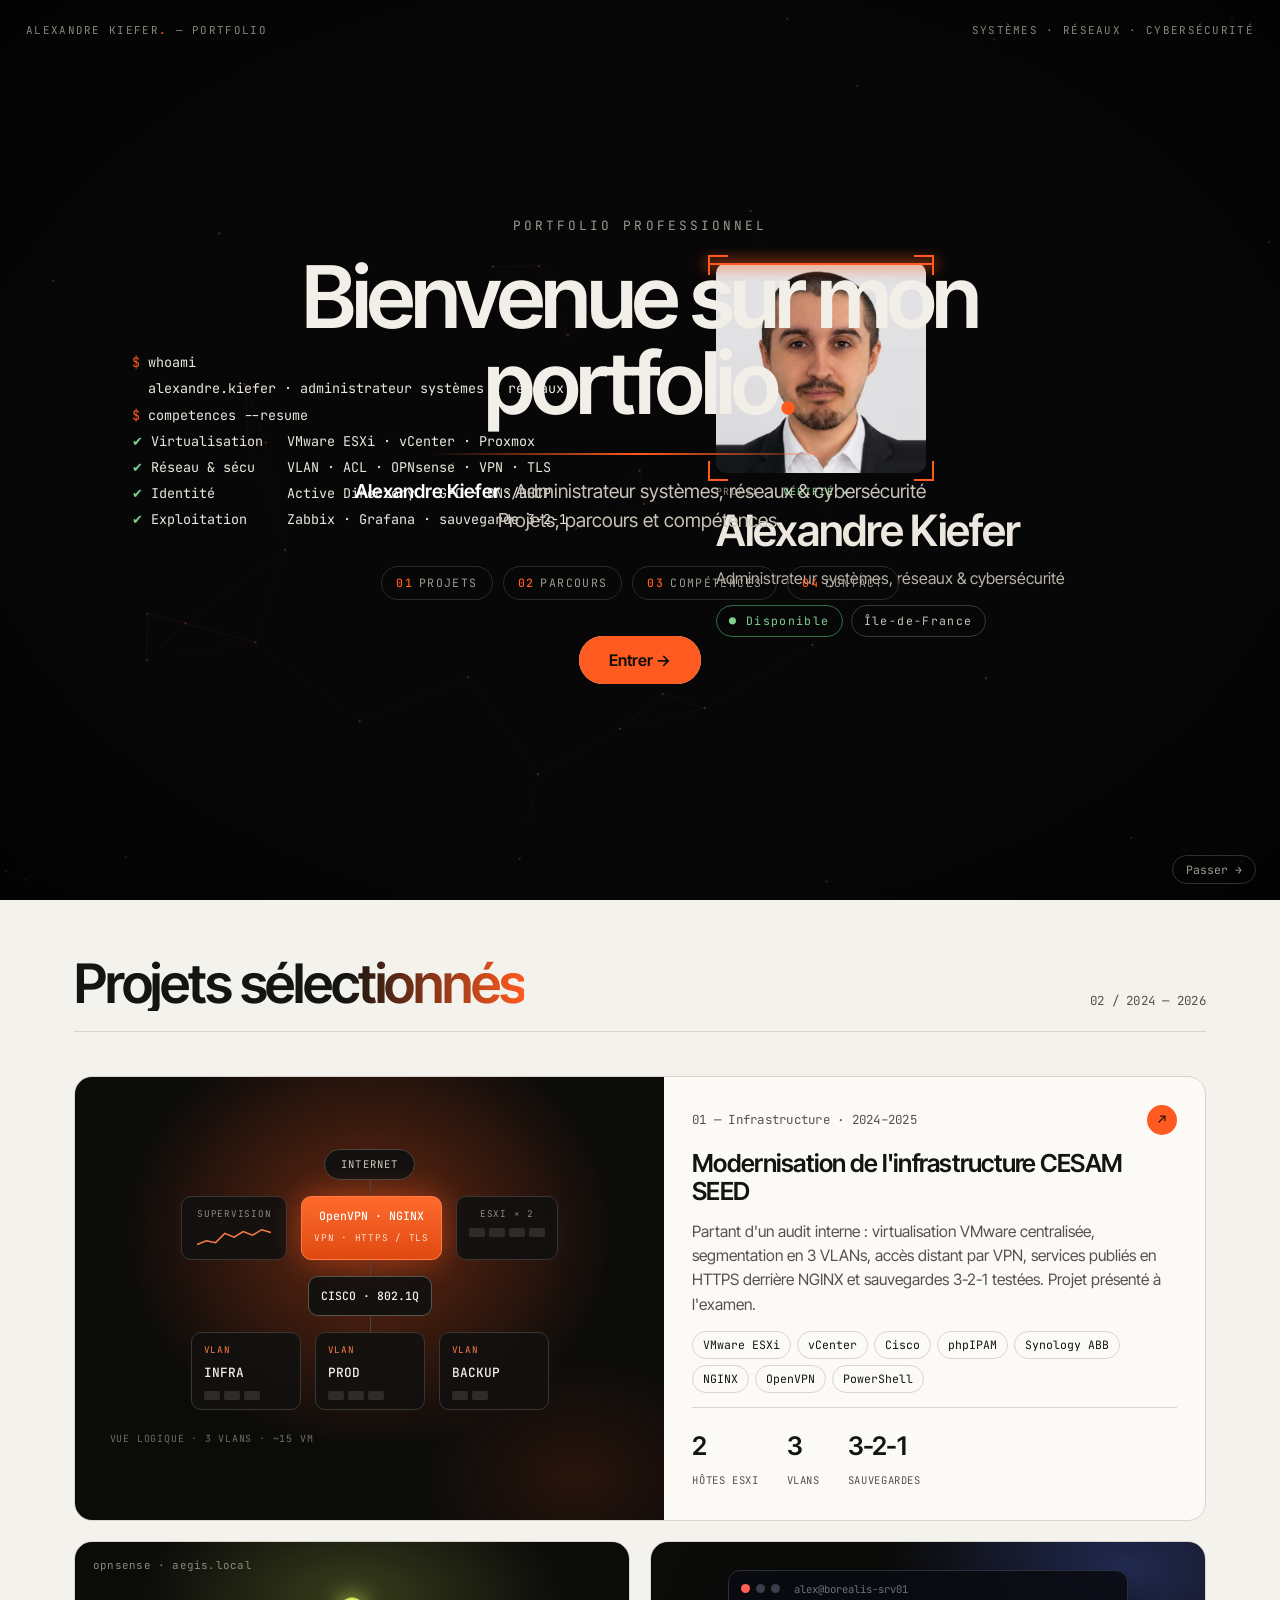
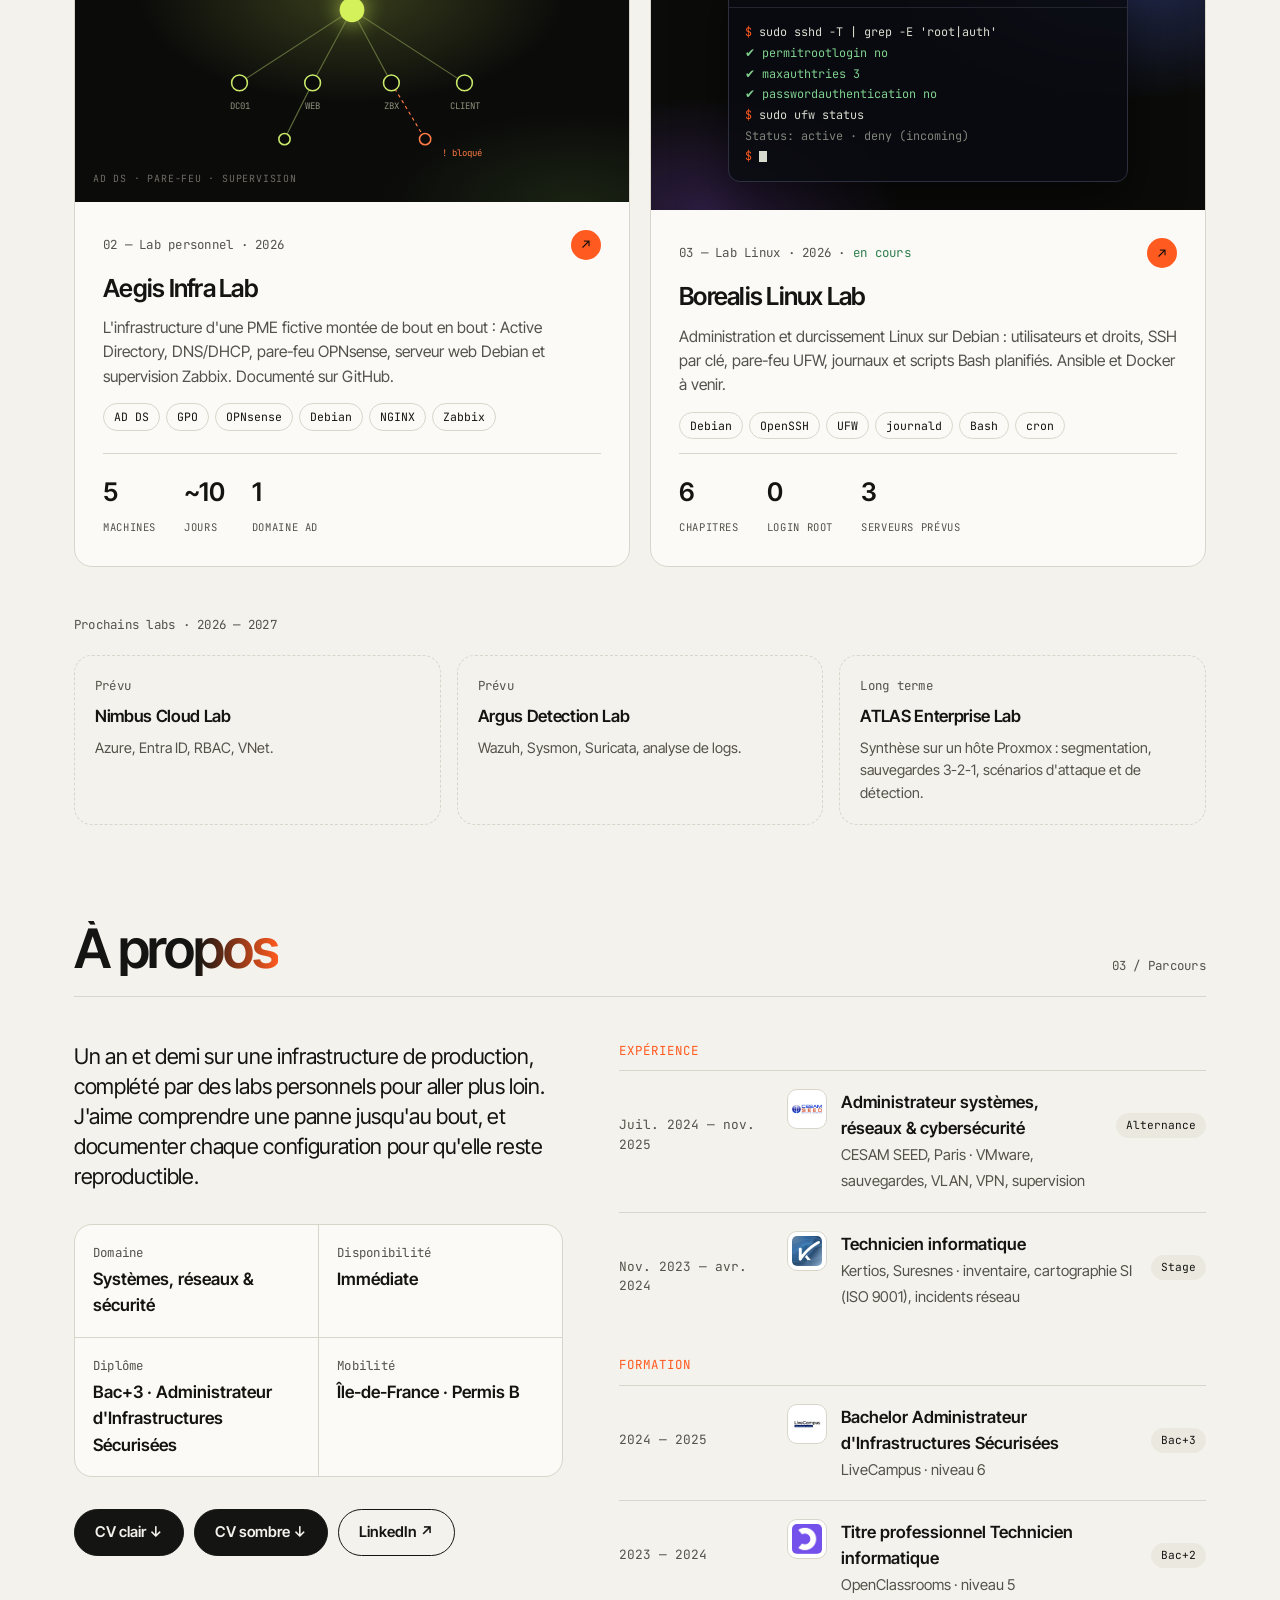
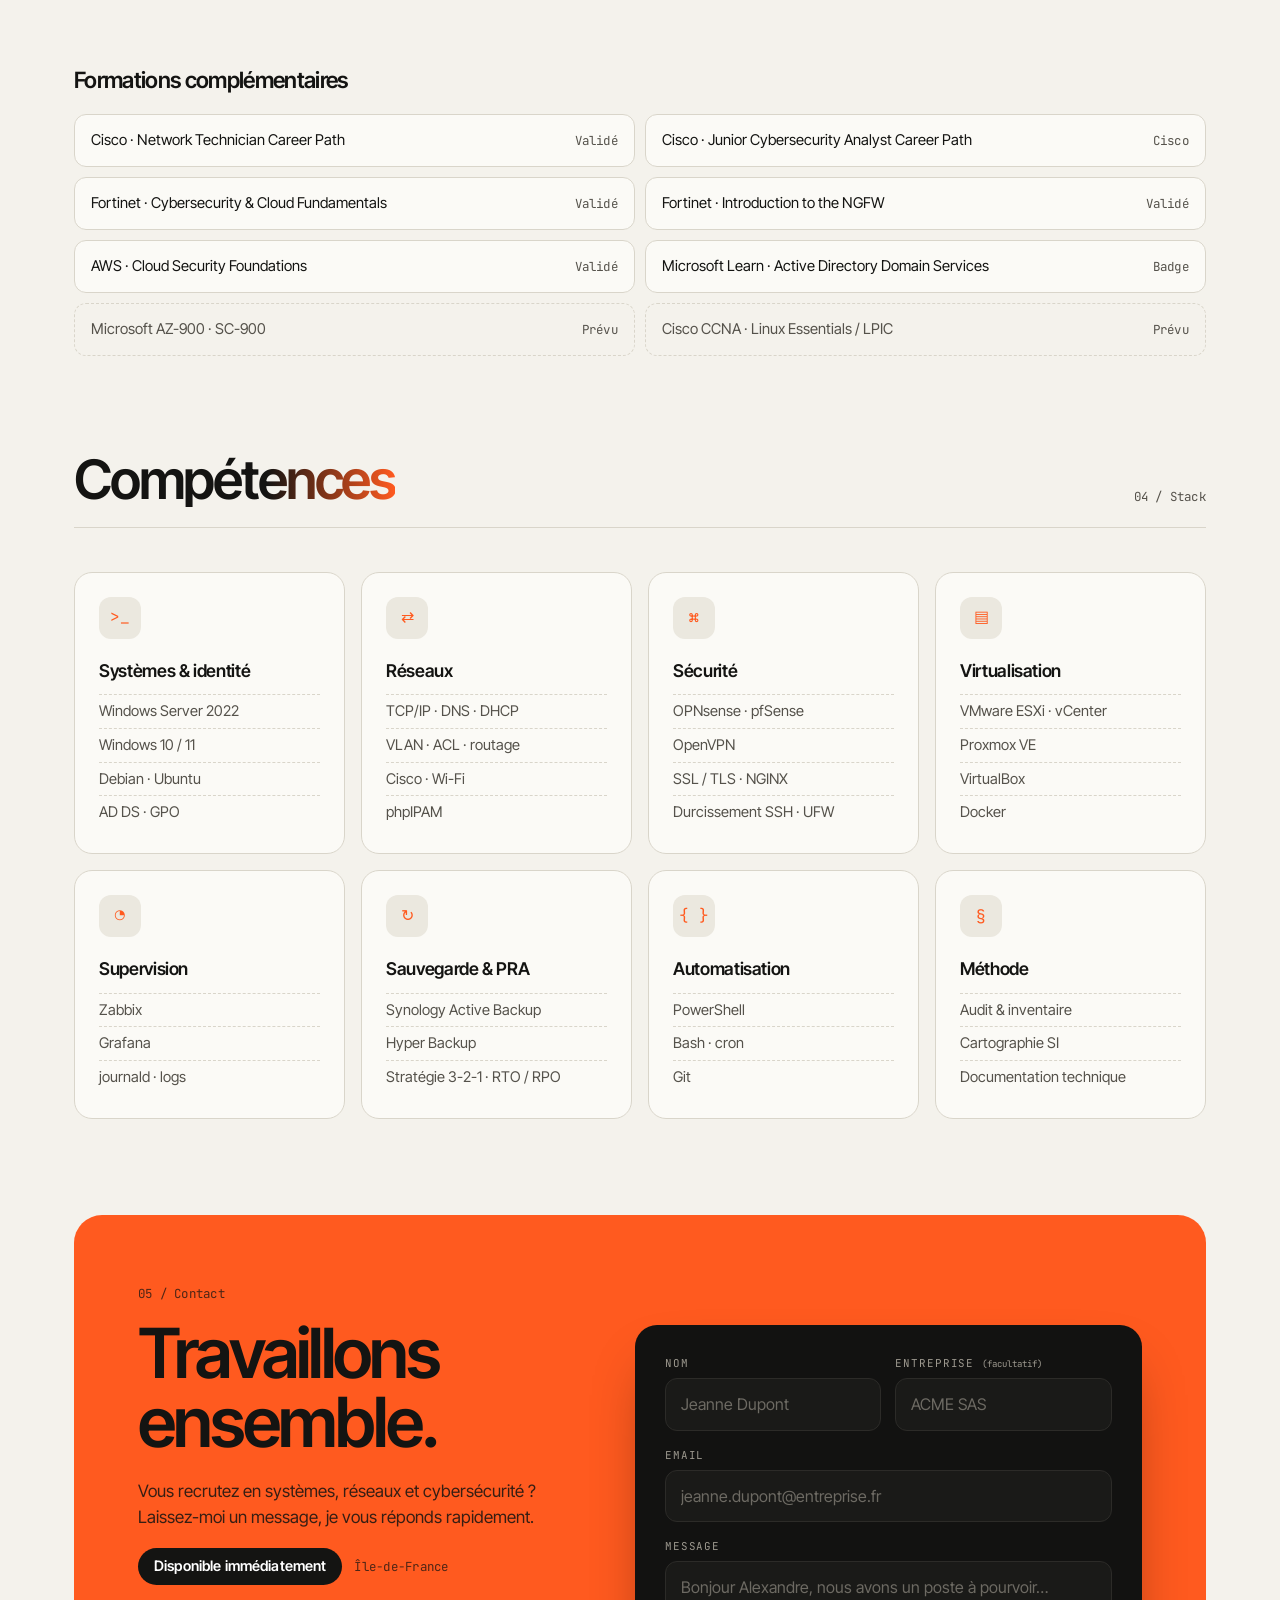
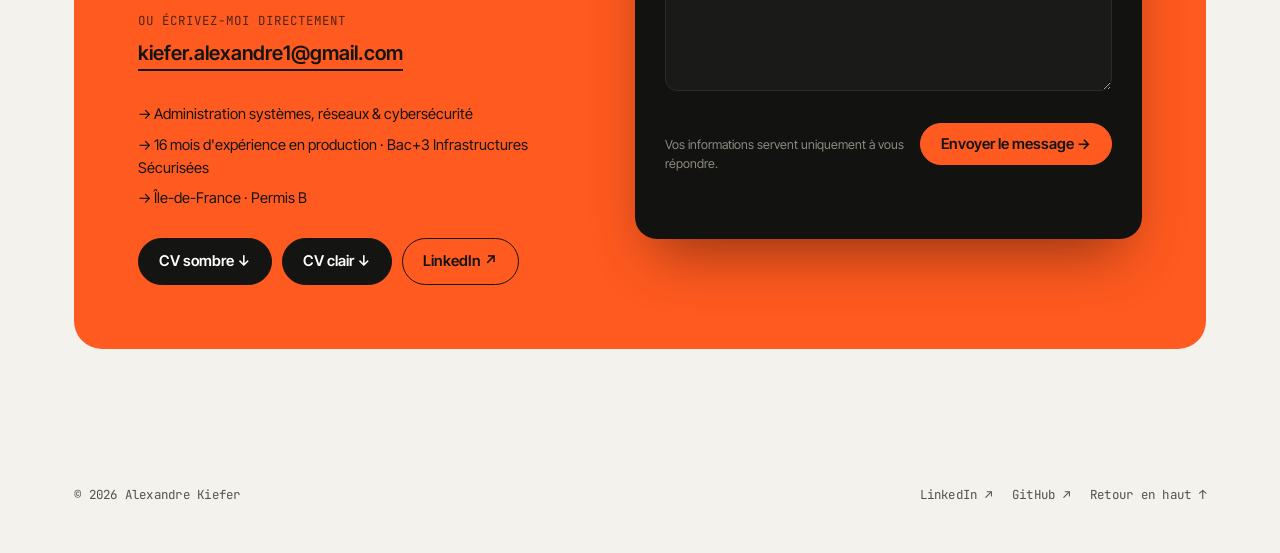
==== commit 5a1fb9bc: "Add files via upload" ====
--- a/index.html
+++ b/index.html
@@ -534,31 +534,62 @@
 @keyframes wfill{to{width:100%}}
 @media (prefers-reduced-motion:reduce){#intro{display:none!important}}
 
+/* Intro version pro */
+#intro::after{background:radial-gradient(ellipse at center,transparent 55%,rgba(0,0,0,.6))}
+#intro.out{animation:none;opacity:0;transform:translateY(-24px);transition:opacity .65s ease,transform .65s ease}
+.i-term{font-size:.84rem}
+.i-term .ln{white-space:pre}
+.i-name{opacity:0;transform:translateY(8px);transition:opacity .5s,transform .5s}
+.i-name.on{opacity:1;transform:none}
+.i-photo canvas{border-radius:10px}
+.i-photo.scanning .scan{animation:iscan 1s ease-in-out 1}
+.i-tags span.fill{background:transparent;color:#7fd08f;border-color:#2f6b45}
+.i-tags span{border-color:#3a3631;color:#c9c4ba}
+.w-hi{color:#9d998f;letter-spacing:.24em}
+.w-title .w{filter:none;transform:translateY(30%)}
+.w-enter{background:#f2efe8}
+@media (max-width:760px){.i-term{font-size:.62rem}.i-term .ln{white-space:pre-wrap}}
+@media (prefers-reduced-motion:reduce){#intro{display:none!important}}
+
+/* Intro rapide */
+.i-id{transition:opacity .25s,transform .25s}
+.i-name,.i-role{transition:opacity .25s,transform .25s}
+.i-photo.scanning .scan{animation-duration:.6s}
+.i-bar{height:4px;bottom:48px}
+.i-bar i{box-shadow:0 0 16px 2px #ff5a1f}
+.i-bar b{font-size:.75rem;top:-22px}
+.i-welcome{transition:opacity .3s}
+.w-title .w{transition:opacity .35s,transform .35s cubic-bezier(.2,.8,.2,1)}
+.w-line{transition:width .5s .2s}
+.w-sub{transition:opacity .35s .3s}
+.w-hi{transition:all .3s}
+.w-enter{transition:opacity .3s .45s,transform .3s .45s}
+#intro.welcome .w-enter i{animation:wfill 1.5s linear .4s forwards}
+#intro.out{transition:opacity .4s ease,transform .4s ease}
+
 </style>
 </head>
 <body>
 <div id="intro" role="dialog" aria-label="Bienvenue">
   <canvas id="intro-bg"></canvas>
-  <div class="i-hud i-tl">AK<b>.</b>SEC // session sécurisée</div>
-  <div class="i-hud i-tr" id="i-clock"></div>
-  <div class="i-hud i-bl">TLS 1.3 · AES-256-GCM · <b>chiffré</b></div>
+  <div class="i-hud i-tl">Alexandre Kiefer<b>.</b> — Portfolio</div>
+  <div class="i-hud i-tr">Systèmes · Réseaux · Cybersécurité</div>
   <div class="i-stage">
     <div class="i-term" id="i-term"></div>
     <div class="i-id">
-      <div class="i-photo"><canvas id="i-pix"></canvas><i class="c tl"></i><i class="c tr"></i><i class="c bl"></i><i class="c br"></i><span class="scan"></span><span class="lbl">ANALYSE EN COURS…</span></div>
-      <div class="i-name">ALEXANDRE KIEFER</div>
+      <div class="i-photo"><canvas id="i-pix"></canvas><i class="c tl"></i><i class="c tr"></i><i class="c bl"></i><i class="c br"></i><span class="scan"></span><span class="lbl">CHARGEMENT DU PROFIL…</span></div>
+      <div class="i-name">Alexandre Kiefer</div>
       <div class="i-role">Administrateur systèmes, réseaux &amp; cybersécurité</div>
-      <div class="i-tags"><span class="fill">DISPONIBLE</span><span>SYSTÈMES</span><span>RÉSEAUX</span><span>SÉCURITÉ</span></div>
+      <div class="i-tags"><span class="fill">● Disponible</span><span>Île-de-France</span></div>
     </div>
   </div>
-  <div class="i-granted"><span>ACCÈS AUTORISÉ</span></div>
   <div class="i-bar"><i></i><b id="i-pct">0%</b></div>
   <div class="i-welcome">
     <div class="w-box">
-      <div class="w-hi mono"><span id="w-greet">Bonjour</span> · connexion établie</div>
+      <div class="w-hi mono">Portfolio professionnel</div>
       <h2 class="w-title"><span class="w">Bienvenue</span> <span class="w">sur</span> <span class="w">mon</span> <span class="w">portfolio<span class="w-dot">.</span></span></h2>
       <div class="w-line"></div>
-      <p class="w-sub">Je suis <b>Alexandre Kiefer</b>, administrateur systèmes, réseaux &amp; cybersécurité.<br>Découvrez mes projets, mon parcours et mes compétences.</p>
+      <p class="w-sub"><b>Alexandre Kiefer</b> · Administrateur systèmes, réseaux &amp; cybersécurité<br>Projets, parcours et compétences.</p>
       <div class="w-menu mono"><span data-go="#projets" style="cursor:pointer"><b>01</b>Projets</span><span data-go="#parcours" style="cursor:pointer"><b>02</b>Parcours</span><span data-go="#competences" style="cursor:pointer"><b>03</b>Compétences</span><span data-go="#contact" style="cursor:pointer"><b>04</b>Contact</span></div>
       <button class="w-enter" type="button"><i></i><span>Entrer →</span></button>
     </div>
@@ -955,55 +986,39 @@
   const T = [], at = (ms, fn) => T.push(setTimeout(fn, ms));
   let done = false, raf;
 
-  // Fond : réseau de nœuds + pluie hexadécimale
+  // Fond : réseau de nœuds discret
   const cv = document.getElementById('intro-bg'), ctx = cv.getContext('2d');
   const dpr = Math.min(devicePixelRatio || 1, 2);
-  let W, H, nodes = [], drops = [];
+  let W, H, nodes = [];
   function size() {
     W = cv.clientWidth; H = cv.clientHeight; cv.width = W * dpr; cv.height = H * dpr; ctx.setTransform(dpr, 0, 0, dpr, 0, 0);
-    const n = Math.round(Math.min(70, W * H / 22000));
-    nodes = Array.from({ length: n }, () => ({ x: Math.random() * W, y: Math.random() * H, vx: (Math.random() - .5) * .35, vy: (Math.random() - .5) * .35 }));
-    drops = Array.from({ length: Math.round(W / 26) }, (_, i) => ({ x: i * 26 + 6, y: Math.random() * -H, v: 1.5 + Math.random() * 3 }));
+    const n = Math.round(Math.min(55, W * H / 26000));
+    nodes = Array.from({ length: n }, () => ({ x: Math.random() * W, y: Math.random() * H, vx: (Math.random() - .5) * .25, vy: (Math.random() - .5) * .25 }));
   }
   size(); addEventListener('resize', size);
-  const HEX = '0123456789ABCDEF';
-  let pulse = 0;
   function draw() {
     ctx.clearRect(0, 0, W, H);
-    ctx.font = '12px "JetBrains Mono", monospace';
-    for (const d of drops) {
-      for (let k = 0; k < 6; k++) {
-        ctx.fillStyle = `rgba(255,90,31,${0.16 - k * 0.025})`;
-        ctx.fillText(HEX[(Math.random() * 16) | 0], d.x, d.y - k * 15);
-      }
-      d.y += d.v; if (d.y > H + 90) { d.y = -20; d.v = 1.5 + Math.random() * 3; }
-    }
     for (const n of nodes) { n.x += n.vx; n.y += n.vy; if (n.x < 0 || n.x > W) n.vx *= -1; if (n.y < 0 || n.y > H) n.vy *= -1; }
     for (let i = 0; i < nodes.length; i++) for (let k = i + 1; k < nodes.length; k++) {
       const a = nodes[i], b = nodes[k], dx = a.x - b.x, dy = a.y - b.y, d = dx * dx + dy * dy;
-      if (d < 150 * 150) { ctx.strokeStyle = `rgba(255,110,50,${(1 - Math.sqrt(d) / 150) * (.22 + pulse * .4)})`; ctx.lineWidth = 1; ctx.beginPath(); ctx.moveTo(a.x, a.y); ctx.lineTo(b.x, b.y); ctx.stroke(); }
+      if (d < 160 * 160) { ctx.strokeStyle = `rgba(255,110,50,${(1 - Math.sqrt(d) / 160) * .16})`; ctx.lineWidth = 1; ctx.beginPath(); ctx.moveTo(a.x, a.y); ctx.lineTo(b.x, b.y); ctx.stroke(); }
     }
-    for (const n of nodes) { ctx.fillStyle = `rgba(255,140,80,${.55 + pulse * .45})`; ctx.fillRect(n.x - 1.5, n.y - 1.5, 3, 3); }
-    pulse *= .94;
+    ctx.fillStyle = 'rgba(255,140,80,.45)';
+    for (const n of nodes) ctx.fillRect(n.x - 1, n.y - 1, 2, 2);
     raf = requestAnimationFrame(draw);
   }
   draw();
 
-  // Horloge HUD
-  const clock = document.getElementById('i-clock');
-  const tick = () => { const d = new Date(); clock.textContent = d.toLocaleTimeString('fr-FR') + ' · PARIS'; };
-  tick(); const clk = setInterval(tick, 1000);
-
-  // Terminal tapé
+  // Terminal : fiche technique
   const term = document.getElementById('i-term');
   const LINES = [
-    ['<span class="p">$</span> ', 'ssh visiteur@akiefer.dev', ''],
-    ['<span class="d">›</span> ', 'handshake TLS 1.3 · AES-256-GCM ...', ' <span class="ok">[OK]</span>'],
-    ['<span class="d">›</span> ', 'OPNsense : LAN → PORTFOLIO ........', ' <span class="ok">[PASS]</span>'],
-    ['<span class="d">›</span> ', 'AD DS aegis.local : authentification', ' <span class="ok">[OK]</span>'],
-    ['<span class="d">›</span> ', 'VLAN INFRA · PROD · BACKUP ........', ' <span class="ok">[UP]</span>'],
-    ['<span class="d">›</span> ', 'sauvegarde 3-2-1 : intégrité MD5 ...', ' <span class="ok">[OK]</span>'],
-    ['<span class="d">›</span> ', 'chargement du profil : a.kiefer', ' <span class="w">▸</span>'],
+    ['<span class="p">$</span> ', 'whoami', ''],
+    ['<span class="d">  </span>', 'alexandre.kiefer · administrateur systèmes & réseaux', ''],
+    ['<span class="p">$</span> ', 'competences --resume', ''],
+    ['<span class="ok">✔</span> ', 'Virtualisation   VMware ESXi · vCenter · Proxmox', ''],
+    ['<span class="ok">✔</span> ', 'Réseau & sécu    VLAN · ACL · OPNsense · VPN · TLS', ''],
+    ['<span class="ok">✔</span> ', 'Identité         Active Directory · GPO · DNS/DHCP', ''],
+    ['<span class="ok">✔</span> ', 'Exploitation     Zabbix · Grafana · sauvegarde 3-2-1', ''],
   ];
   let li = 0;
   function typeLine() {
@@ -1013,40 +1028,30 @@
     let c = 0;
     const step = () => {
       if (done) return;
-      c += 2;
-      el.innerHTML = pre + txt.slice(0, c) + (c < txt.length ? '<span class="cur"></span>' : post);
-      if (c < txt.length) setTimeout(step, 14); else { pulse = 1; setTimeout(typeLine, 70); }
+      c += 6;
+      el.innerHTML = pre + txt.slice(0, c).replace(/&/g, '&amp;') + (c < txt.length ? '<span class="cur"></span>' : post);
+      if (c < txt.length) setTimeout(step, 10); else setTimeout(typeLine, 25);
     };
     step();
   }
-  at(150, typeLine);
-
-  // Photo : dépixelisation + scan
+  at(60, typeLine);
+
+  // Identité
   const pc = document.getElementById('i-pix'), px = pc.getContext('2d');
   const src = document.querySelector('.portrait img');
   const img = new Image(); img.src = src ? src.src : '';
   const S = 420; pc.width = S; pc.height = S;
-  function pixel(sz, tint) {
-    if (!img.complete || !img.naturalWidth) return;
-    const t = document.createElement('canvas'), w = Math.max(1, Math.round(S / sz));
-    t.width = w; t.height = w; t.getContext('2d').drawImage(img, 0, 0, w, w);
-    px.imageSmoothingEnabled = sz <= 1; px.clearRect(0, 0, S, S); px.drawImage(t, 0, 0, S, S);
-    if (tint > 0) { px.fillStyle = `rgba(255,90,31,${tint})`; px.globalCompositeOperation = 'color'; px.fillRect(0, 0, S, S); px.globalCompositeOperation = 'source-over'; }
-  }
+  const paint = () => { if (img.naturalWidth) { px.imageSmoothingQuality = 'high'; px.drawImage(img, 0, 0, S, S); } };
+  if (img.complete) paint(); else img.onload = paint;
   const idBox = document.querySelector('.i-id'), photo = document.querySelector('.i-photo');
-  at(700, () => { idBox.classList.add('on'); photo.classList.add('scanning'); });
-  const steps = [42, 30, 21, 14, 9, 6, 4, 2, 1];
-  steps.forEach((sz, i) => at(720 + i * 150, () => pixel(sz, Math.max(0, .9 - i * .12))));
-  at(720 + steps.length * 150 + 60, () => { pixel(1, 0); document.querySelector('.i-photo .lbl').innerHTML = 'IDENTITÉ · <b>VÉRIFIÉE ✔</b>'; });
-
-  // Nom, rôle, recherche
-  const nameEl = document.querySelector('.i-name');
-  at(1500, () => scramble(nameEl, 900));
-  at(2200, () => document.querySelector('.i-role').classList.add('on'));
-  document.querySelectorAll('.i-tags span').forEach((t, i) => at(2550 + i * 180, () => { t.classList.add('on'); pulse = 1; }));
+  at(150, () => { idBox.classList.add('on'); photo.classList.add('scanning'); });
+  at(800, () => { document.querySelector('.i-photo .lbl').innerHTML = 'PROFIL · <b>VÉRIFIÉ ✔</b>'; });
+  at(300, () => document.querySelector('.i-name').classList.add('on'));
+  at(450, () => document.querySelector('.i-role').classList.add('on'));
+  document.querySelectorAll('.i-tags span').forEach((t, i) => at(600 + i * 80, () => t.classList.add('on')));
 
   // Barre de progression
-  const bar = document.querySelector('.i-bar i'), pct = document.getElementById('i-pct'), t0 = performance.now(), DUR = 3300;
+  const bar = document.querySelector('.i-bar i'), pct = document.getElementById('i-pct'), t0 = performance.now(), DUR = 1200;
   (function prog(now) {
     if (done) return;
     const p = Math.min(1, (now - t0) / DUR), e = 1 - Math.pow(1 - p, 2);
@@ -1054,32 +1059,28 @@
     if (p < 1) requestAnimationFrame(prog);
   })(t0);
 
-  // Accès autorisé puis extinction façon écran CRT
-  at(3450, () => { intro.classList.add('dim'); document.querySelector('.i-granted').classList.add('on'); pulse = 1; });
-  at(4150, showWelcome);
+  at(1350, showWelcome);
 
   // Écran d'accueil
   function showWelcome() {
     if (done) return;
-    const h = new Date().getHours();
-    document.getElementById('w-greet').textContent = (h >= 18 || h < 5) ? 'Bonsoir' : 'Bonjour';
-    intro.classList.remove('dim'); intro.classList.add('welcome'); pulse = 1;
-    intro.querySelectorAll('.w-title .w').forEach((w, i) => { w.style.transitionDelay = (0.15 + i * 0.09) + 's'; });
-    intro.querySelectorAll('.w-menu span').forEach((s, i) => { s.style.transitionDelay = (0.85 + i * 0.08) + 's'; });
-    at(4100, finish);
+    intro.classList.add('welcome');
+    intro.querySelectorAll('.w-title .w').forEach((w, i) => { w.style.transitionDelay = (0.05 + i * 0.05) + 's'; });
+    intro.querySelectorAll('.w-menu span').forEach((s, i) => { s.style.transitionDelay = (0.35 + i * 0.04) + 's'; });
+    at(1900, finish);
   }
 
   function finish() {
     if (done) return; done = true;
-    T.forEach(clearTimeout); clearInterval(clk);
+    T.forEach(clearTimeout);
     try { sessionStorage.setItem('introSeen', '1'); } catch (e) {}
     intro.classList.add('out');
     document.documentElement.style.overflow = '';
-    setTimeout(() => { cancelAnimationFrame(raf); removeEventListener('resize', size); intro.remove(); heroReveal(); }, 620);
+    setTimeout(() => { cancelAnimationFrame(raf); removeEventListener('resize', size); intro.remove(); heroReveal(); }, 450);
   }
   intro.querySelector('.intro-skip').addEventListener('click', finish);
   intro.querySelector('.w-enter').addEventListener('click', finish);
-  intro.querySelectorAll('.w-menu span[data-go]').forEach(s => s.addEventListener('click', () => { finish(); setTimeout(() => { const t = document.querySelector(s.dataset.go); if (t) t.scrollIntoView({ behavior: 'smooth' }); }, 650); }));
+  intro.querySelectorAll('.w-menu span[data-go]').forEach(s => s.addEventListener('click', () => { finish(); setTimeout(() => { const t = document.querySelector(s.dataset.go); if (t) t.scrollIntoView({ behavior: 'smooth' }); }, 750); }));
   addEventListener('keydown', e => { if (e.key === 'Escape') finish(); });
 }
 
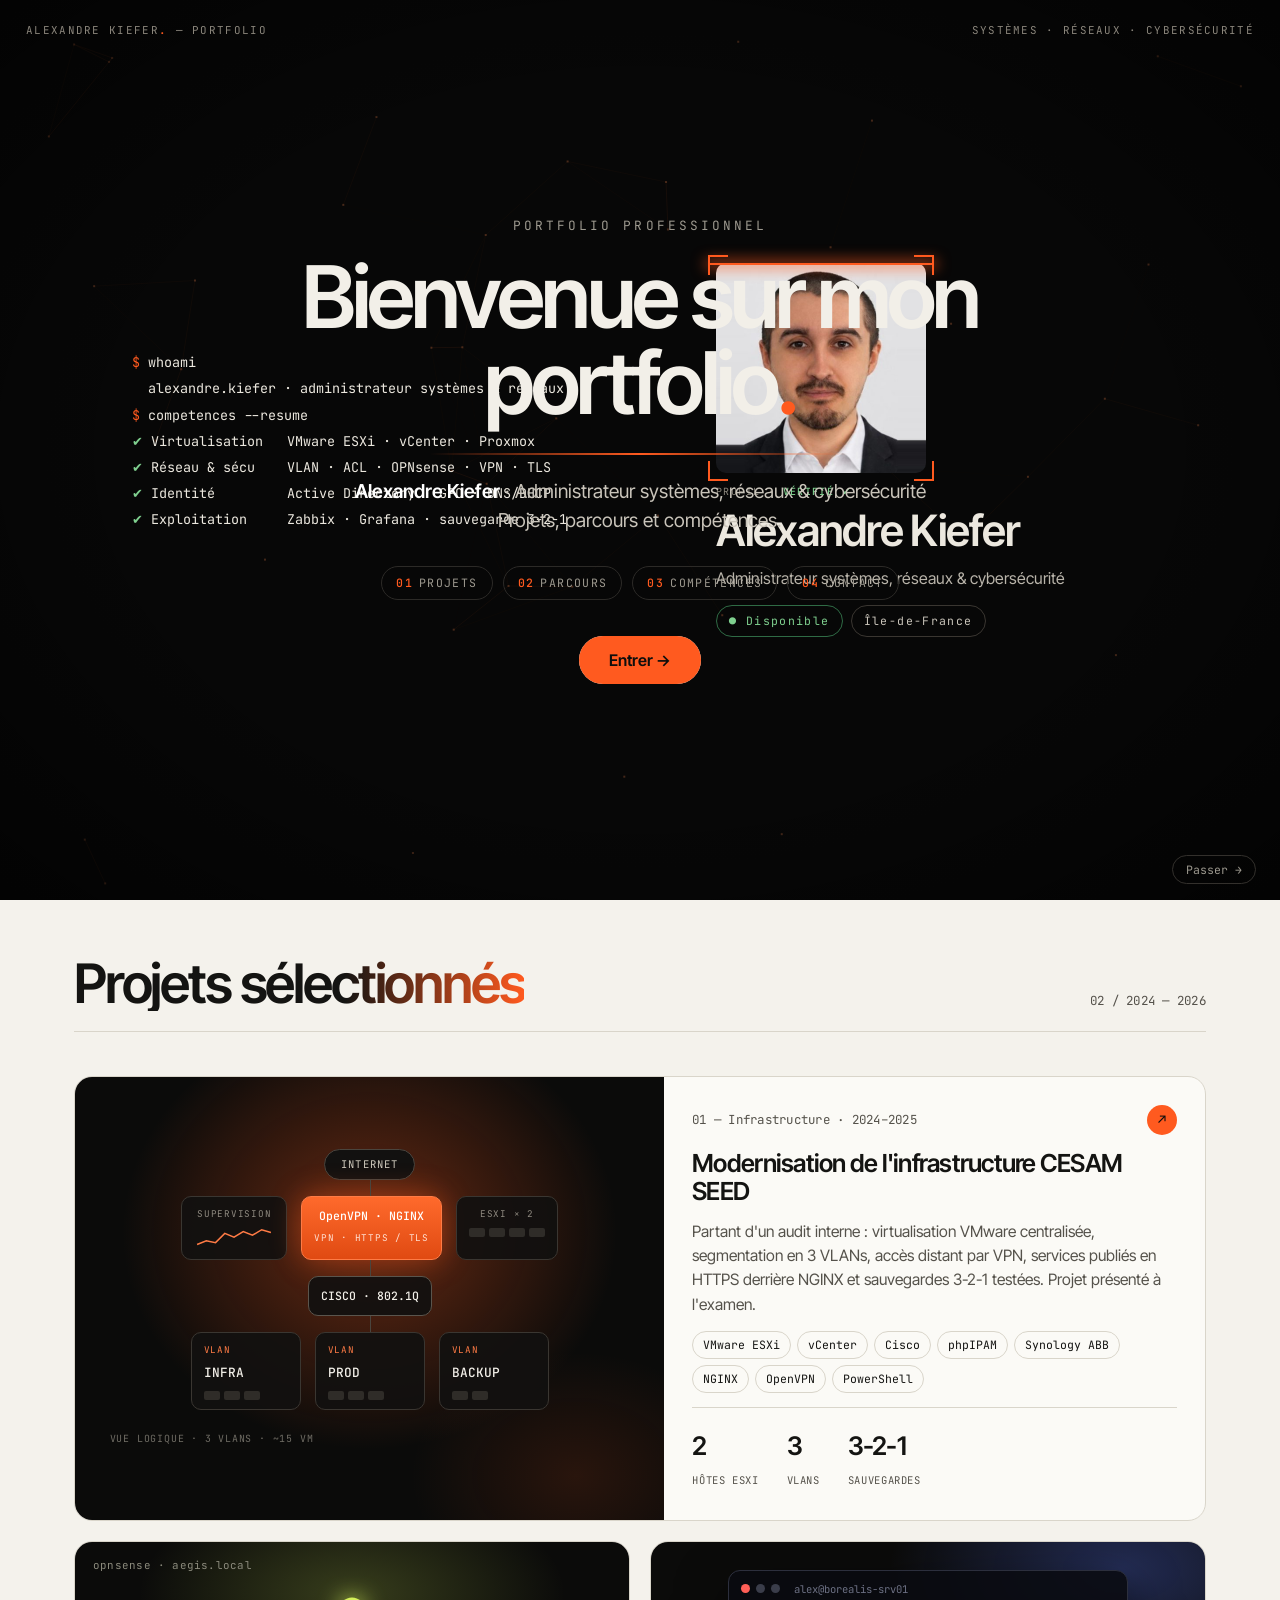
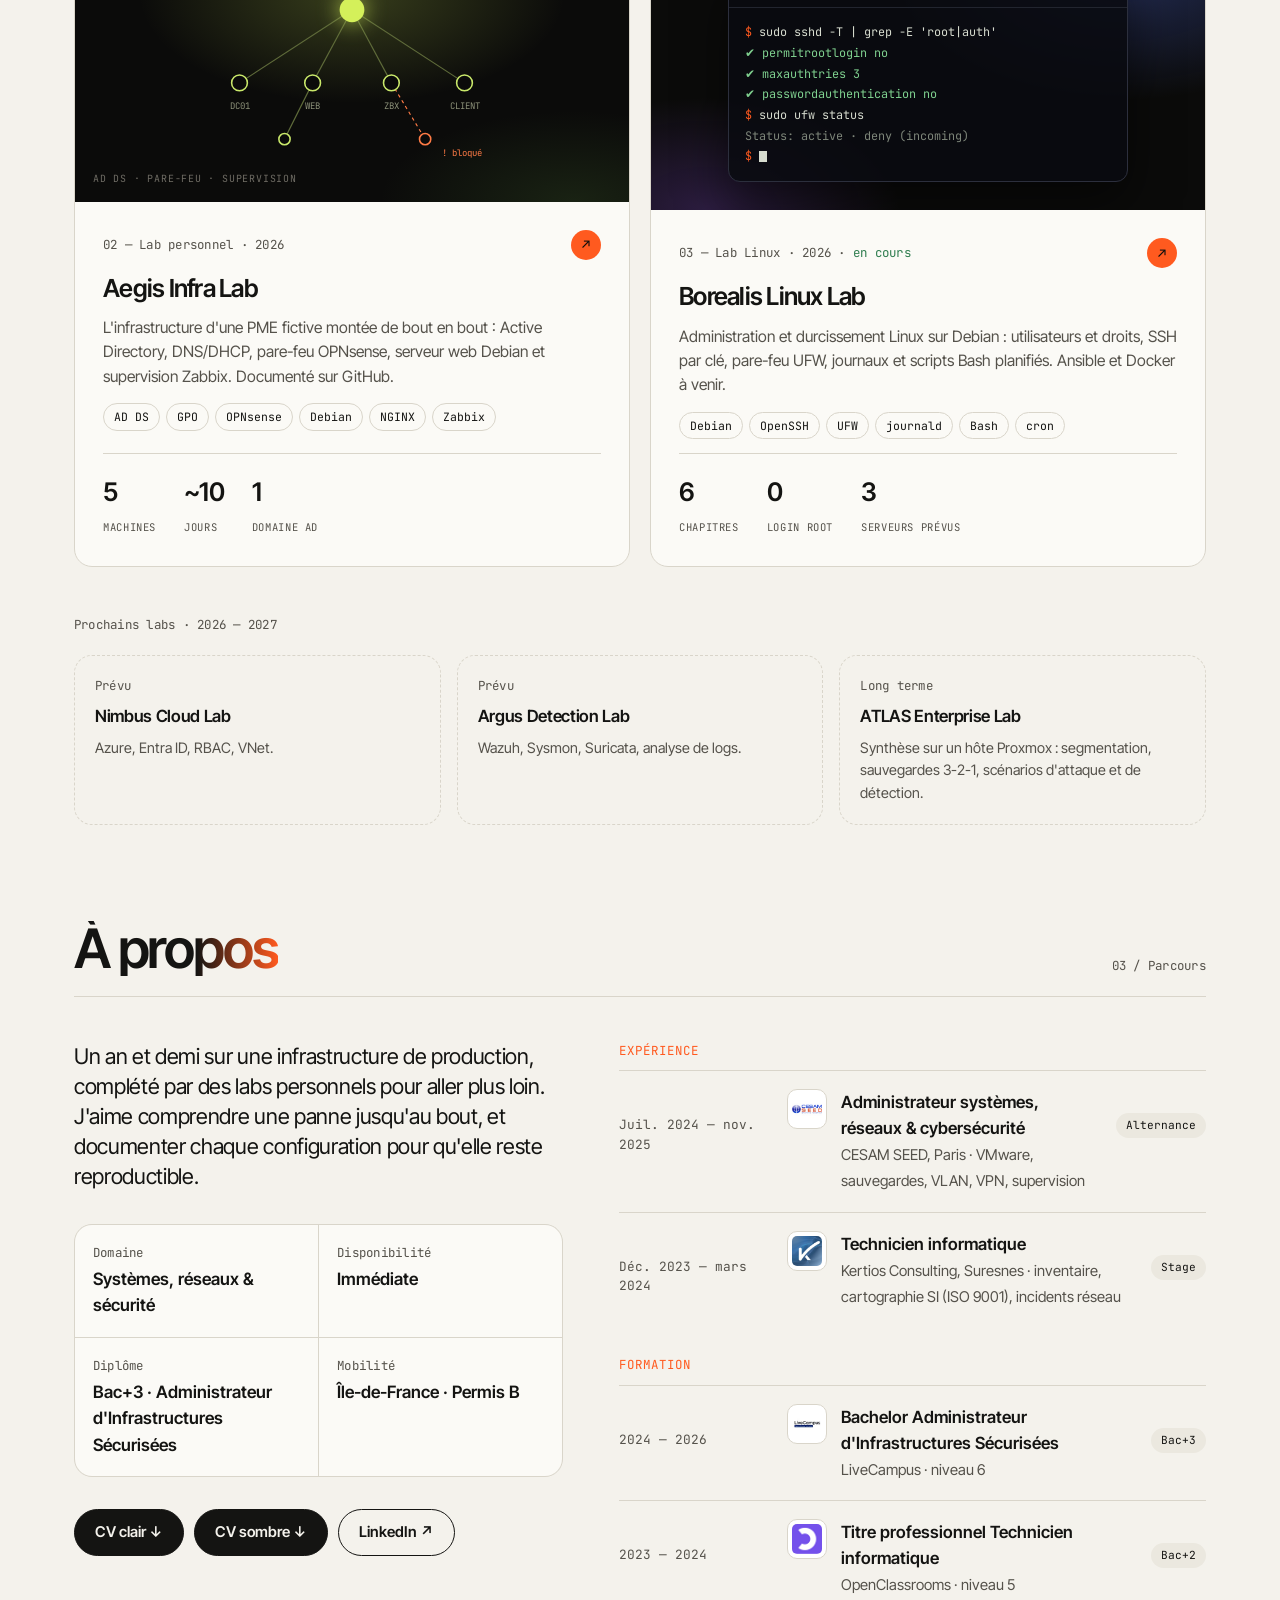
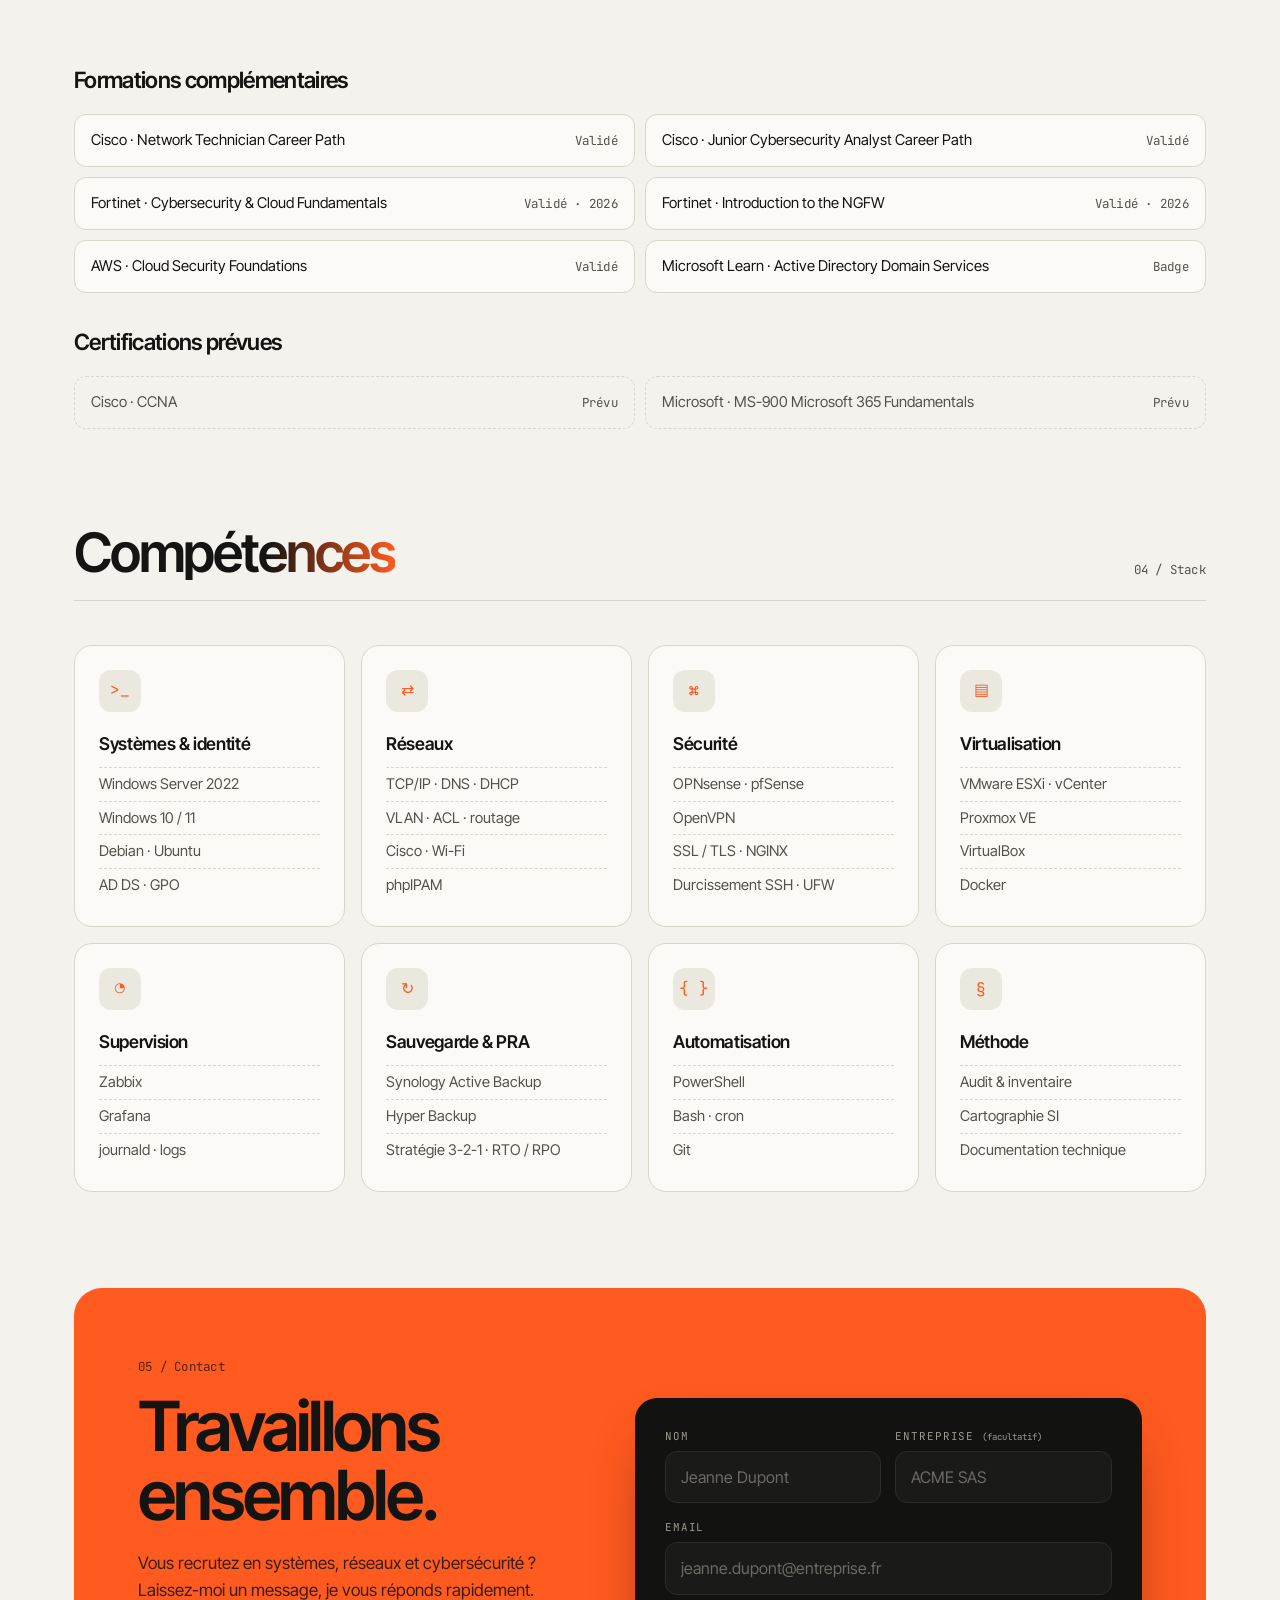
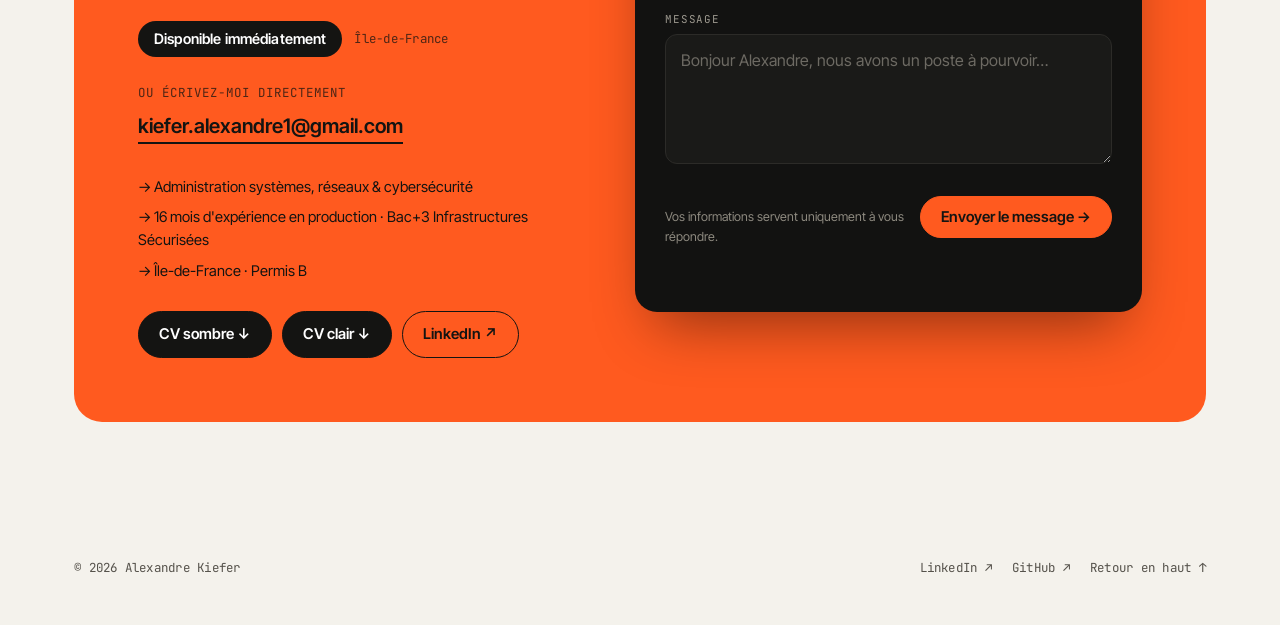
==== commit dddfc6f5: "Add files via upload" ====
--- a/index.html
+++ b/index.html
@@ -237,6 +237,7 @@
 .cert-list li{display:flex;justify-content:space-between;gap:12px;align-items:center;padding:14px 16px;background:var(--card);border:1px solid var(--line);border-radius:12px;font-size:.93rem}
 .cert-list li .mono{color:var(--ink-2);white-space:nowrap}
 .cert-list li.todo{background:transparent;border-style:dashed;color:var(--ink-2)}
+.certs-sub{margin-top:32px}
 @media (max-width:760px){.cert-list{grid-template-columns:1fr}}
 
 /* ============ PAGE PROJET ============ */
@@ -777,10 +778,10 @@
       <ol class="timeline reveal">
         <li class="group">Expérience</li>
         <li class="item"><span class="when">Juil. 2024 — nov. 2025</span><div class="org"><img src="logo-cesam-seed.png" alt="" onerror="this.remove()"><div><strong>Administrateur systèmes, réseaux &amp; cybersécurité</strong><span class="where">CESAM SEED, Paris · VMware, sauvegardes, VLAN, VPN, supervision</span></div></div><span class="badge">Alternance</span></li>
-        <li class="item"><span class="when">Nov. 2023 — avr. 2024</span><div class="org"><img src="logo-kertios.png" alt="" onerror="this.remove()"><div><strong>Technicien informatique</strong><span class="where">Kertios, Suresnes · inventaire, cartographie SI (ISO 9001), incidents réseau</span></div></div><span class="badge">Stage</span></li>
+        <li class="item"><span class="when">Déc. 2023 — mars 2024</span><div class="org"><img src="logo-kertios.png" alt="" onerror="this.remove()"><div><strong>Technicien informatique</strong><span class="where">Kertios Consulting, Suresnes · inventaire, cartographie SI (ISO 9001), incidents réseau</span></div></div><span class="badge">Stage</span></li>
 
         <li class="group">Formation</li>
-        <li class="item"><span class="when">2024 — 2025</span><div class="org"><img src="logo-livecampus.png" alt="" onerror="this.remove()"><div><strong>Bachelor Administrateur d'Infrastructures Sécurisées</strong><span class="where">LiveCampus · niveau 6</span></div></div><span class="badge">Bac+3</span></li>
+        <li class="item"><span class="when">2024 — 2026</span><div class="org"><img src="logo-livecampus.png" alt="" onerror="this.remove()"><div><strong>Bachelor Administrateur d'Infrastructures Sécurisées</strong><span class="where">LiveCampus · niveau 6</span></div></div><span class="badge">Bac+3</span></li>
         <li class="item"><span class="when">2023 — 2024</span><div class="org"><img src="[data-uri]" alt=""><div><strong>Titre professionnel Technicien informatique</strong><span class="where">OpenClassrooms · niveau 5</span></div></div><span class="badge">Bac+2</span></li>
       </ol>
     </div>
@@ -789,13 +790,16 @@
       <h3>Formations complémentaires</h3>
       <ul class="cert-list">
         <li>Cisco · Network Technician Career Path<span class="mono">Validé</span></li>
-        <li>Cisco · Junior Cybersecurity Analyst Career Path<span class="mono">Cisco</span></li>
-        <li>Fortinet · Cybersecurity &amp; Cloud Fundamentals<span class="mono">Validé</span></li>
-        <li>Fortinet · Introduction to the NGFW<span class="mono">Validé</span></li>
+        <li>Cisco · Junior Cybersecurity Analyst Career Path<span class="mono">Validé</span></li>
+        <li>Fortinet · Cybersecurity &amp; Cloud Fundamentals<span class="mono">Validé · 2026</span></li>
+        <li>Fortinet · Introduction to the NGFW<span class="mono">Validé · 2026</span></li>
         <li>AWS · Cloud Security Foundations<span class="mono">Validé</span></li>
         <li>Microsoft Learn · Active Directory Domain Services<span class="mono">Badge</span></li>
-        <li class="todo">Microsoft AZ-900 · SC-900<span class="mono">Prévu</span></li>
-        <li class="todo">Cisco CCNA · Linux Essentials / LPIC<span class="mono">Prévu</span></li>
+      </ul>
+      <h3 class="certs-sub">Certifications prévues</h3>
+      <ul class="cert-list">
+        <li class="todo">Cisco · CCNA<span class="mono">Prévu</span></li>
+        <li class="todo">Microsoft · MS-900 Microsoft 365 Fundamentals<span class="mono">Prévu</span></li>
       </ul>
     </div>
   </div>
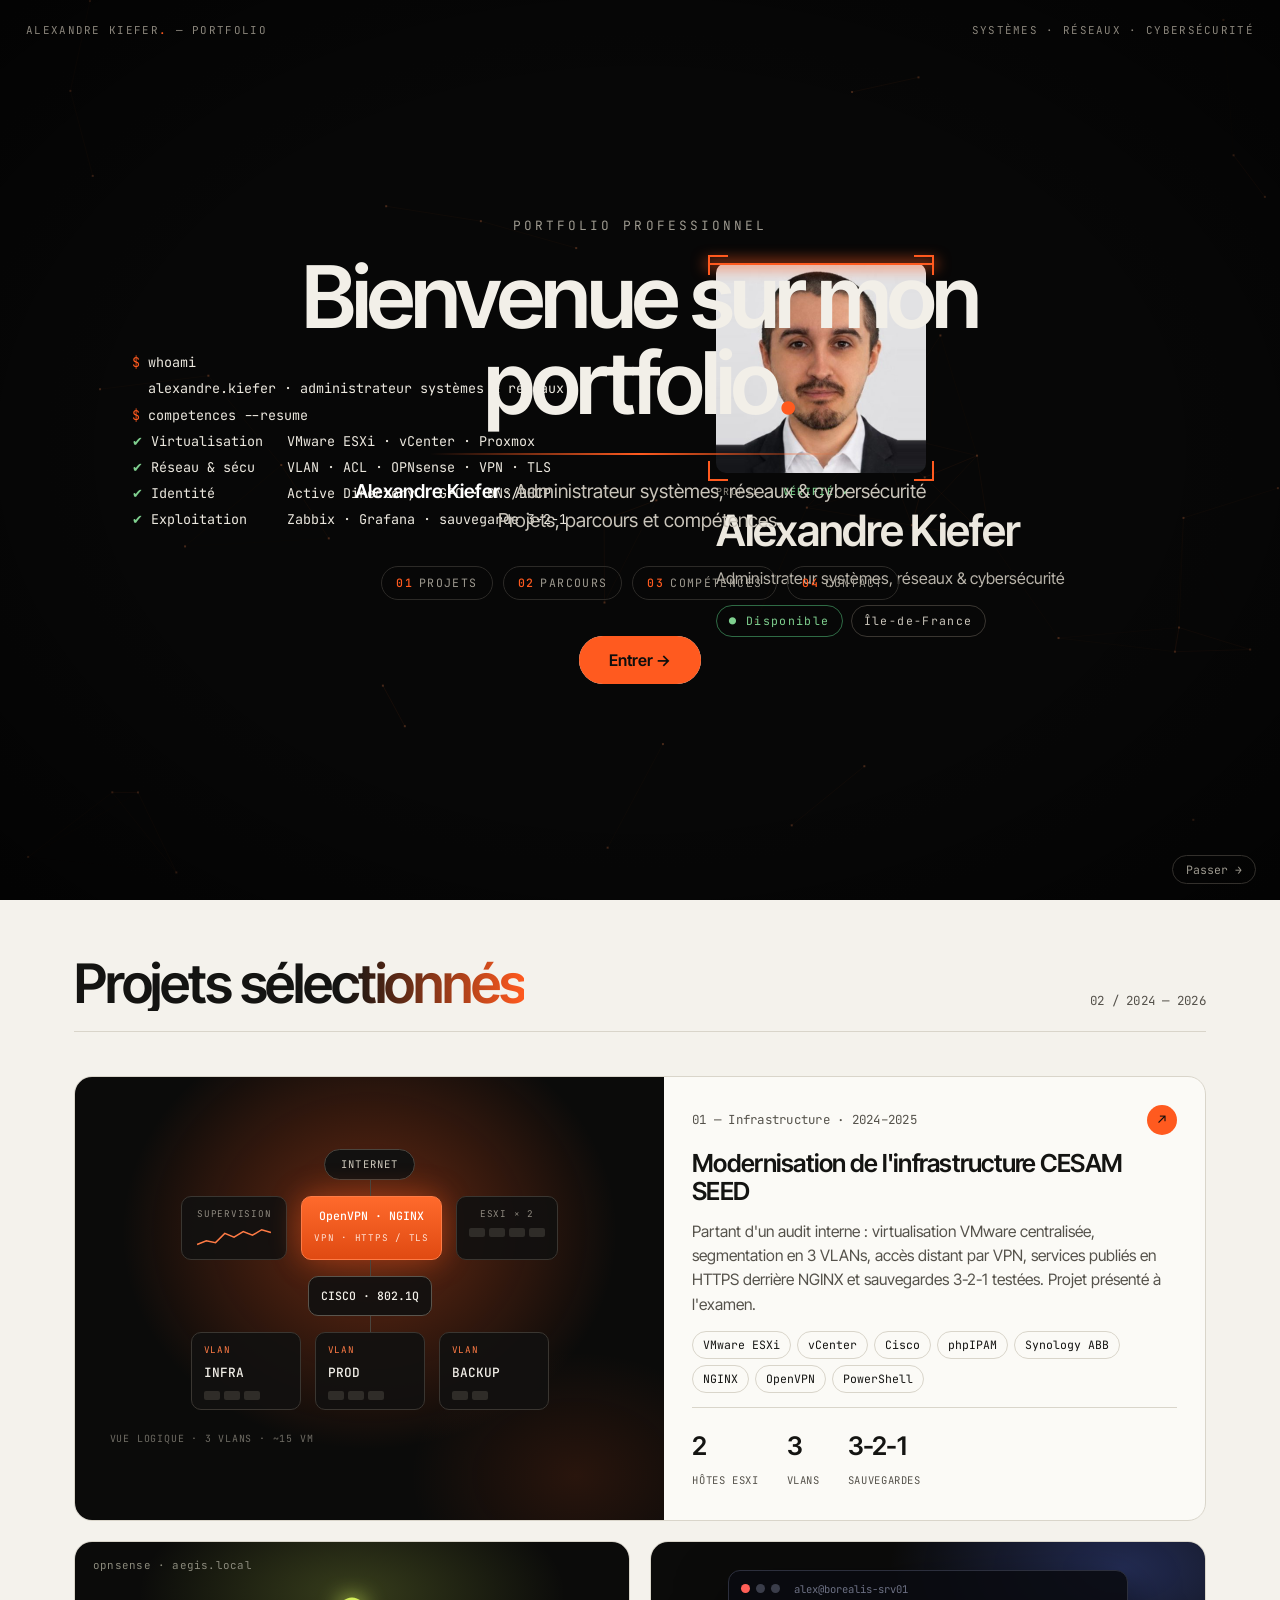
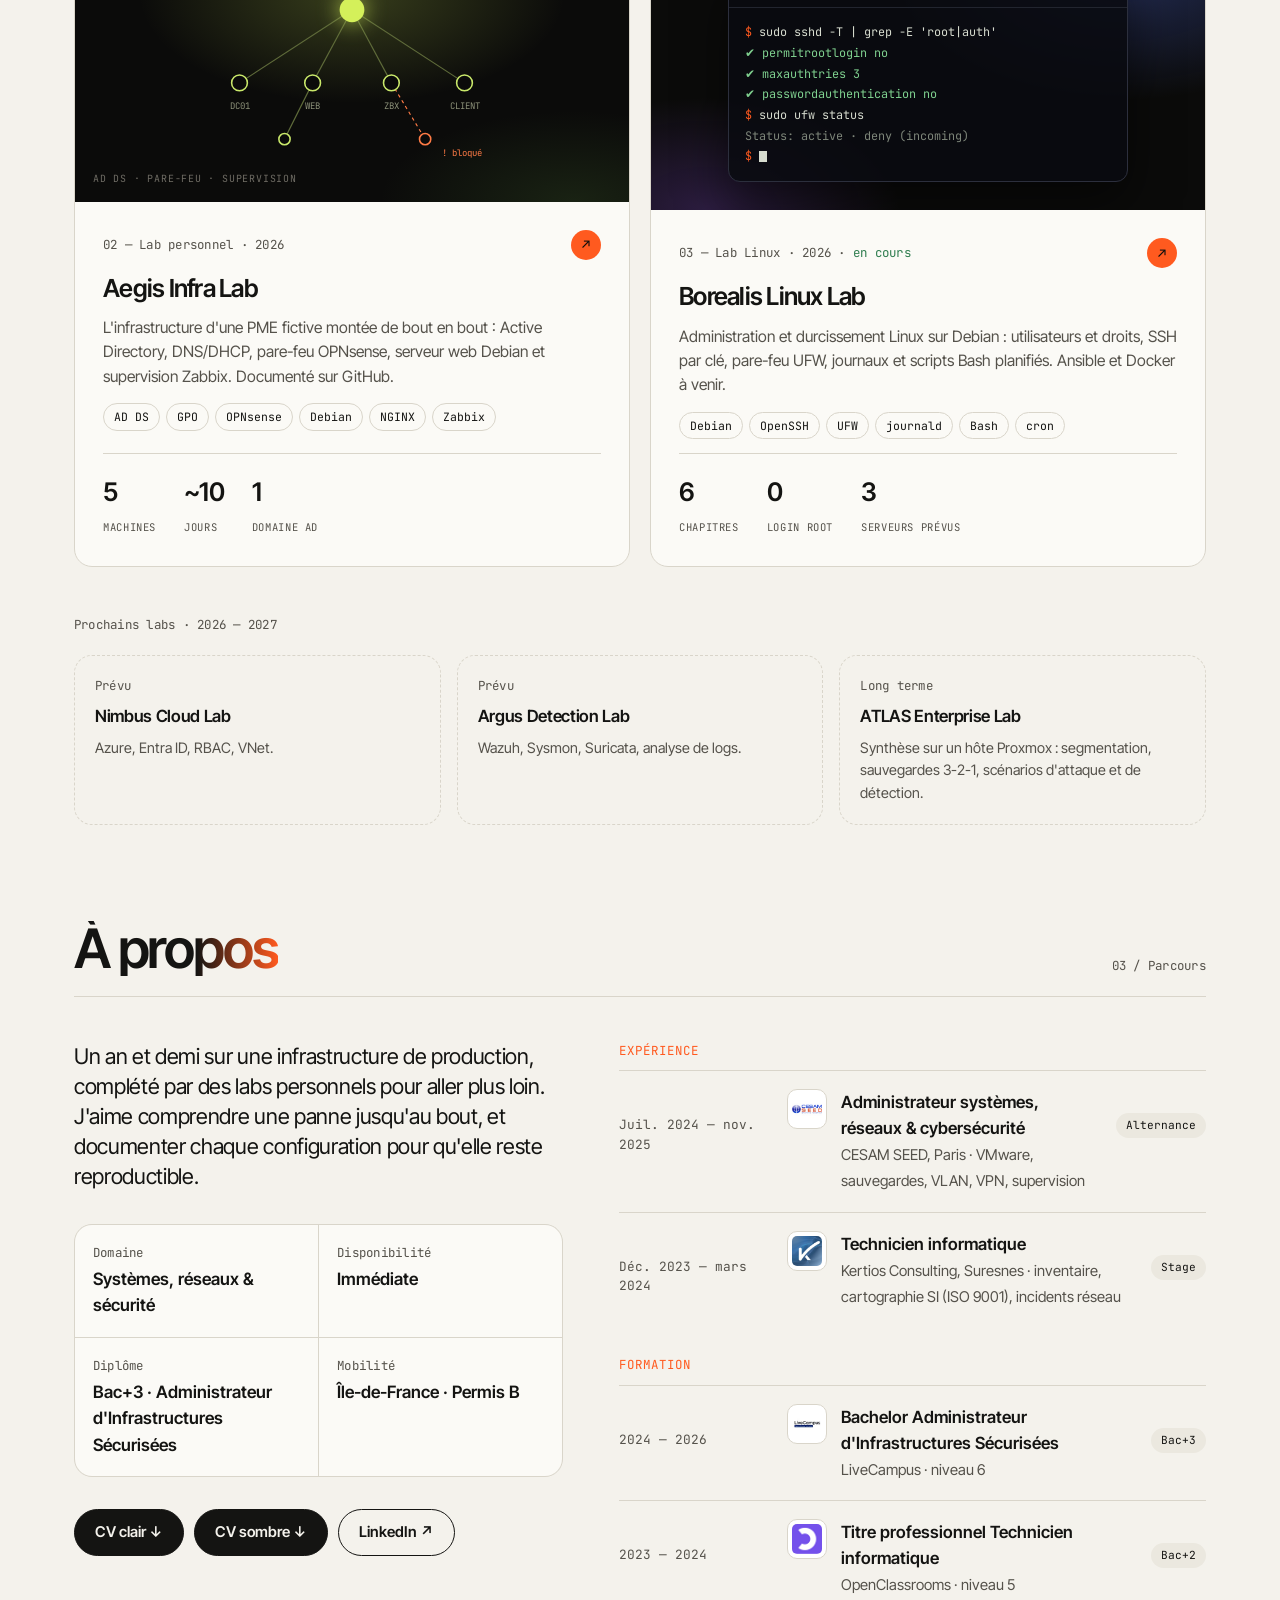
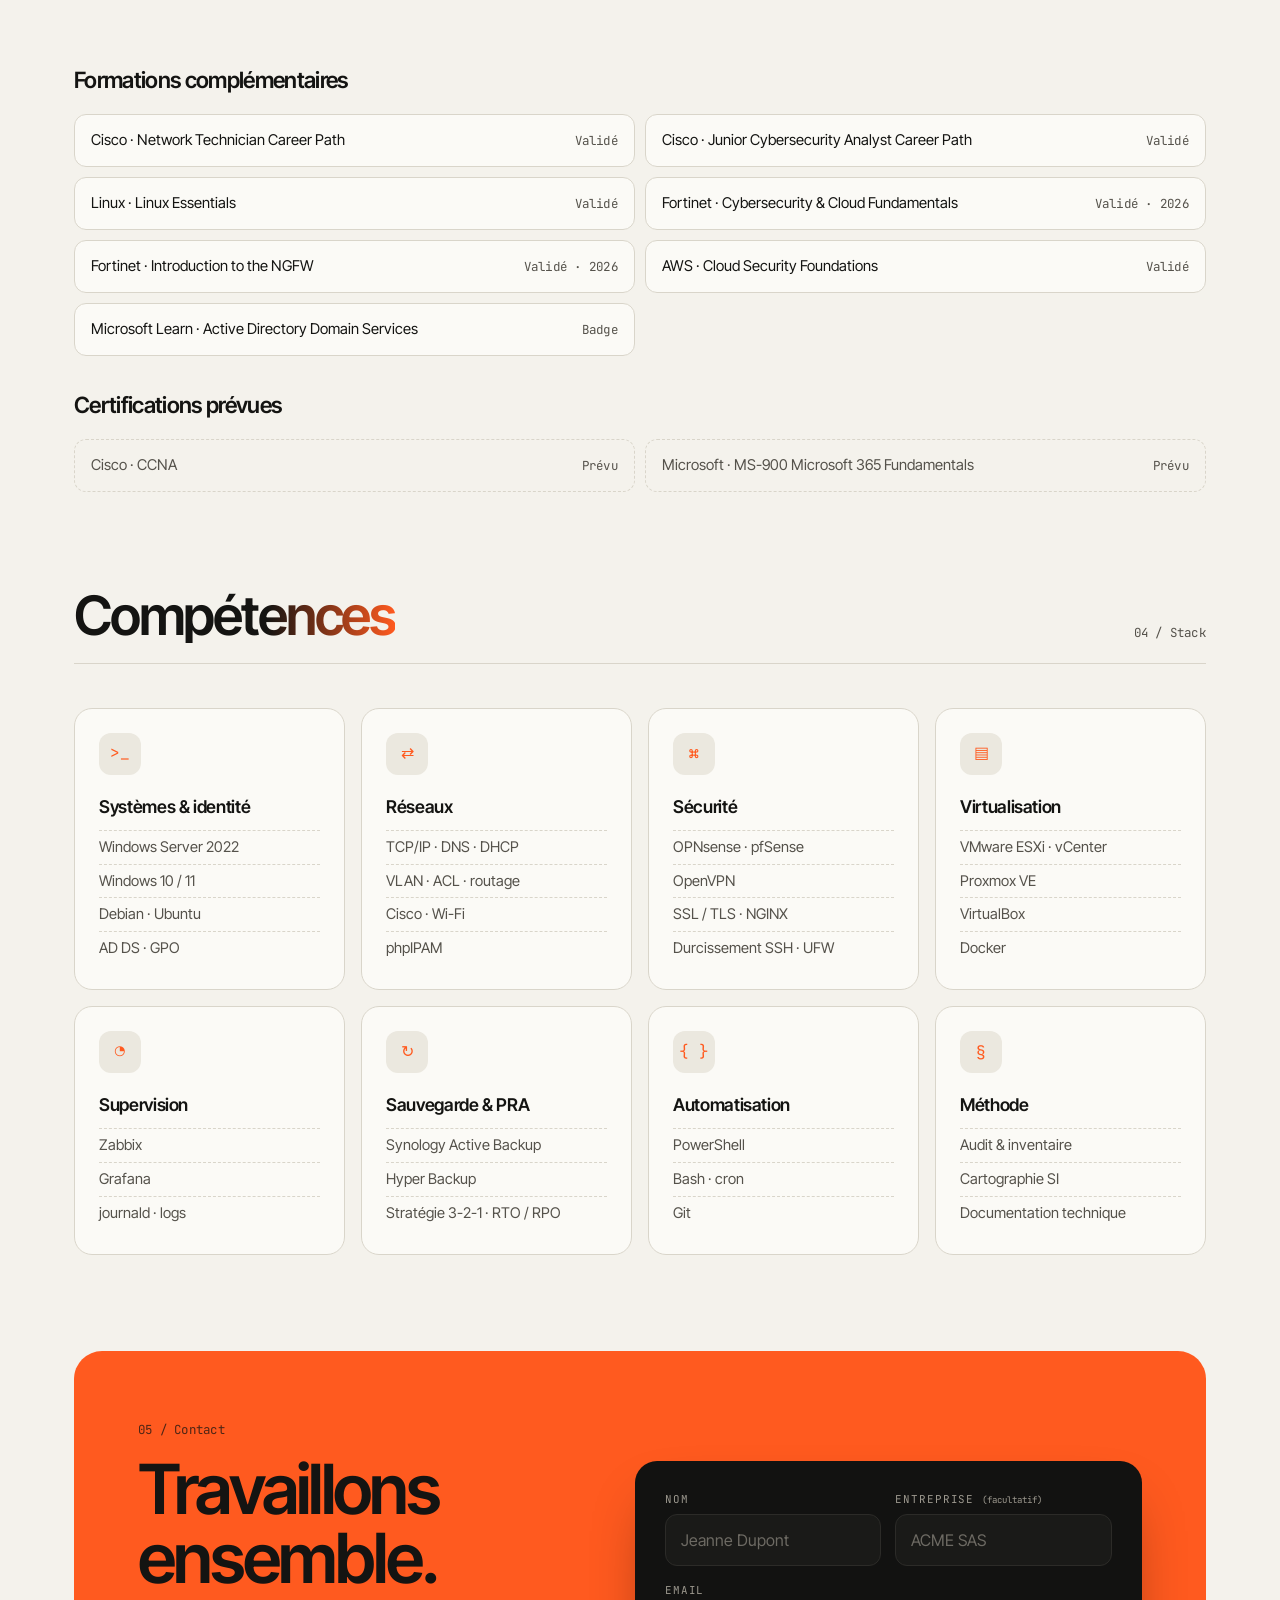
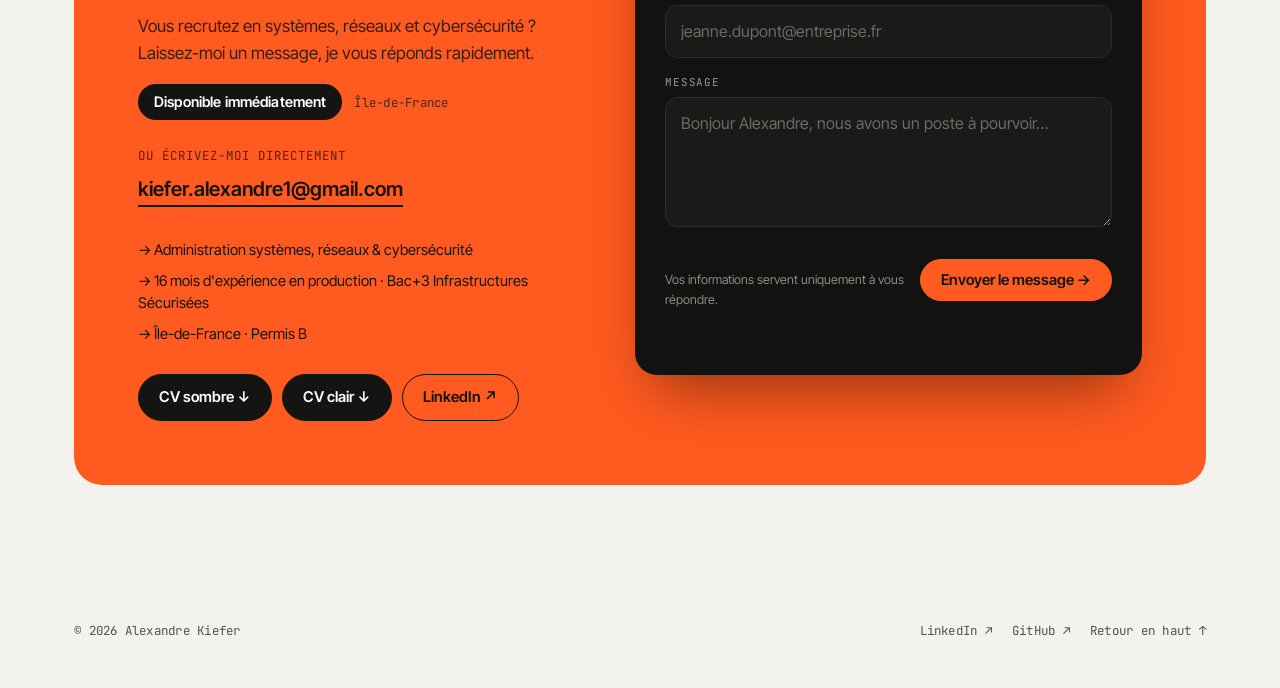
==== commit 2720e5cb: "Add files via upload" ====
--- a/index.html
+++ b/index.html
@@ -791,6 +791,7 @@
       <ul class="cert-list">
         <li>Cisco · Network Technician Career Path<span class="mono">Validé</span></li>
         <li>Cisco · Junior Cybersecurity Analyst Career Path<span class="mono">Validé</span></li>
+        <li>Linux · Linux Essentials<span class="mono">Validé</span></li>
         <li>Fortinet · Cybersecurity &amp; Cloud Fundamentals<span class="mono">Validé · 2026</span></li>
         <li>Fortinet · Introduction to the NGFW<span class="mono">Validé · 2026</span></li>
         <li>AWS · Cloud Security Foundations<span class="mono">Validé</span></li>
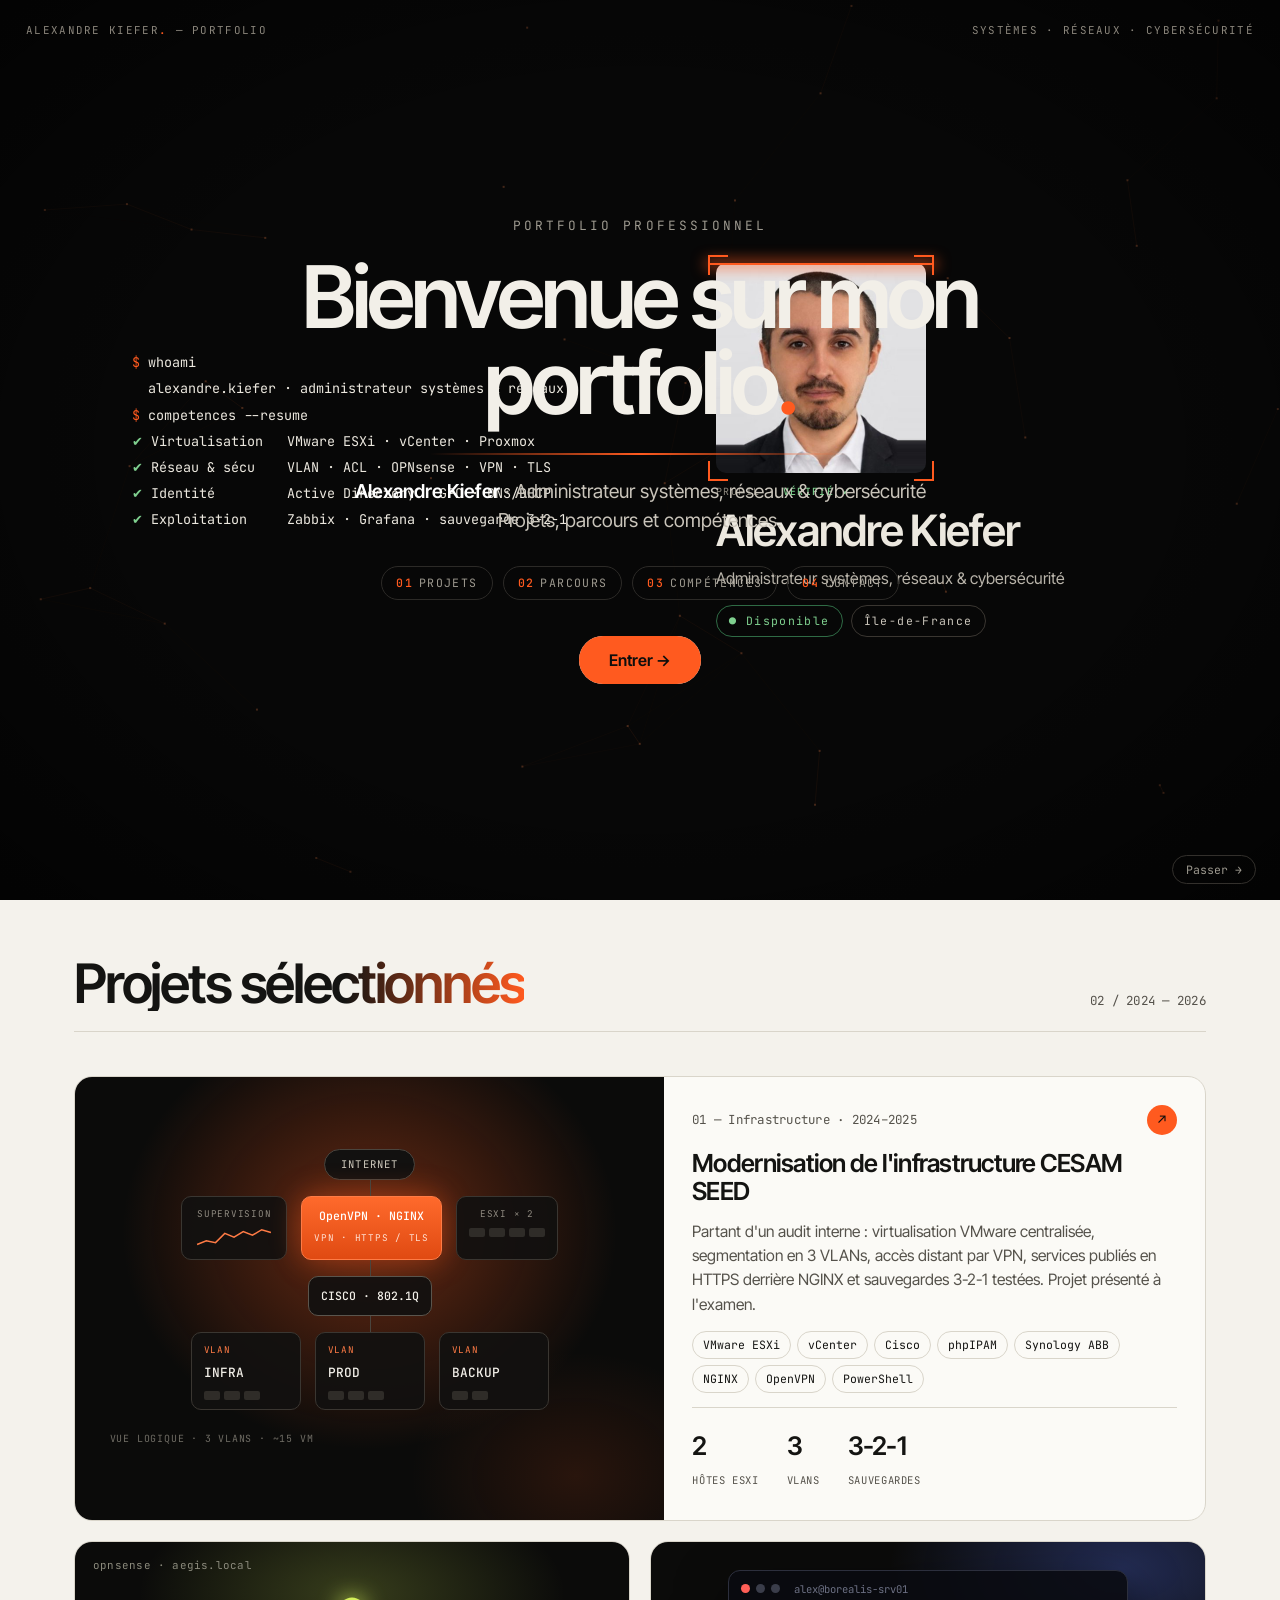
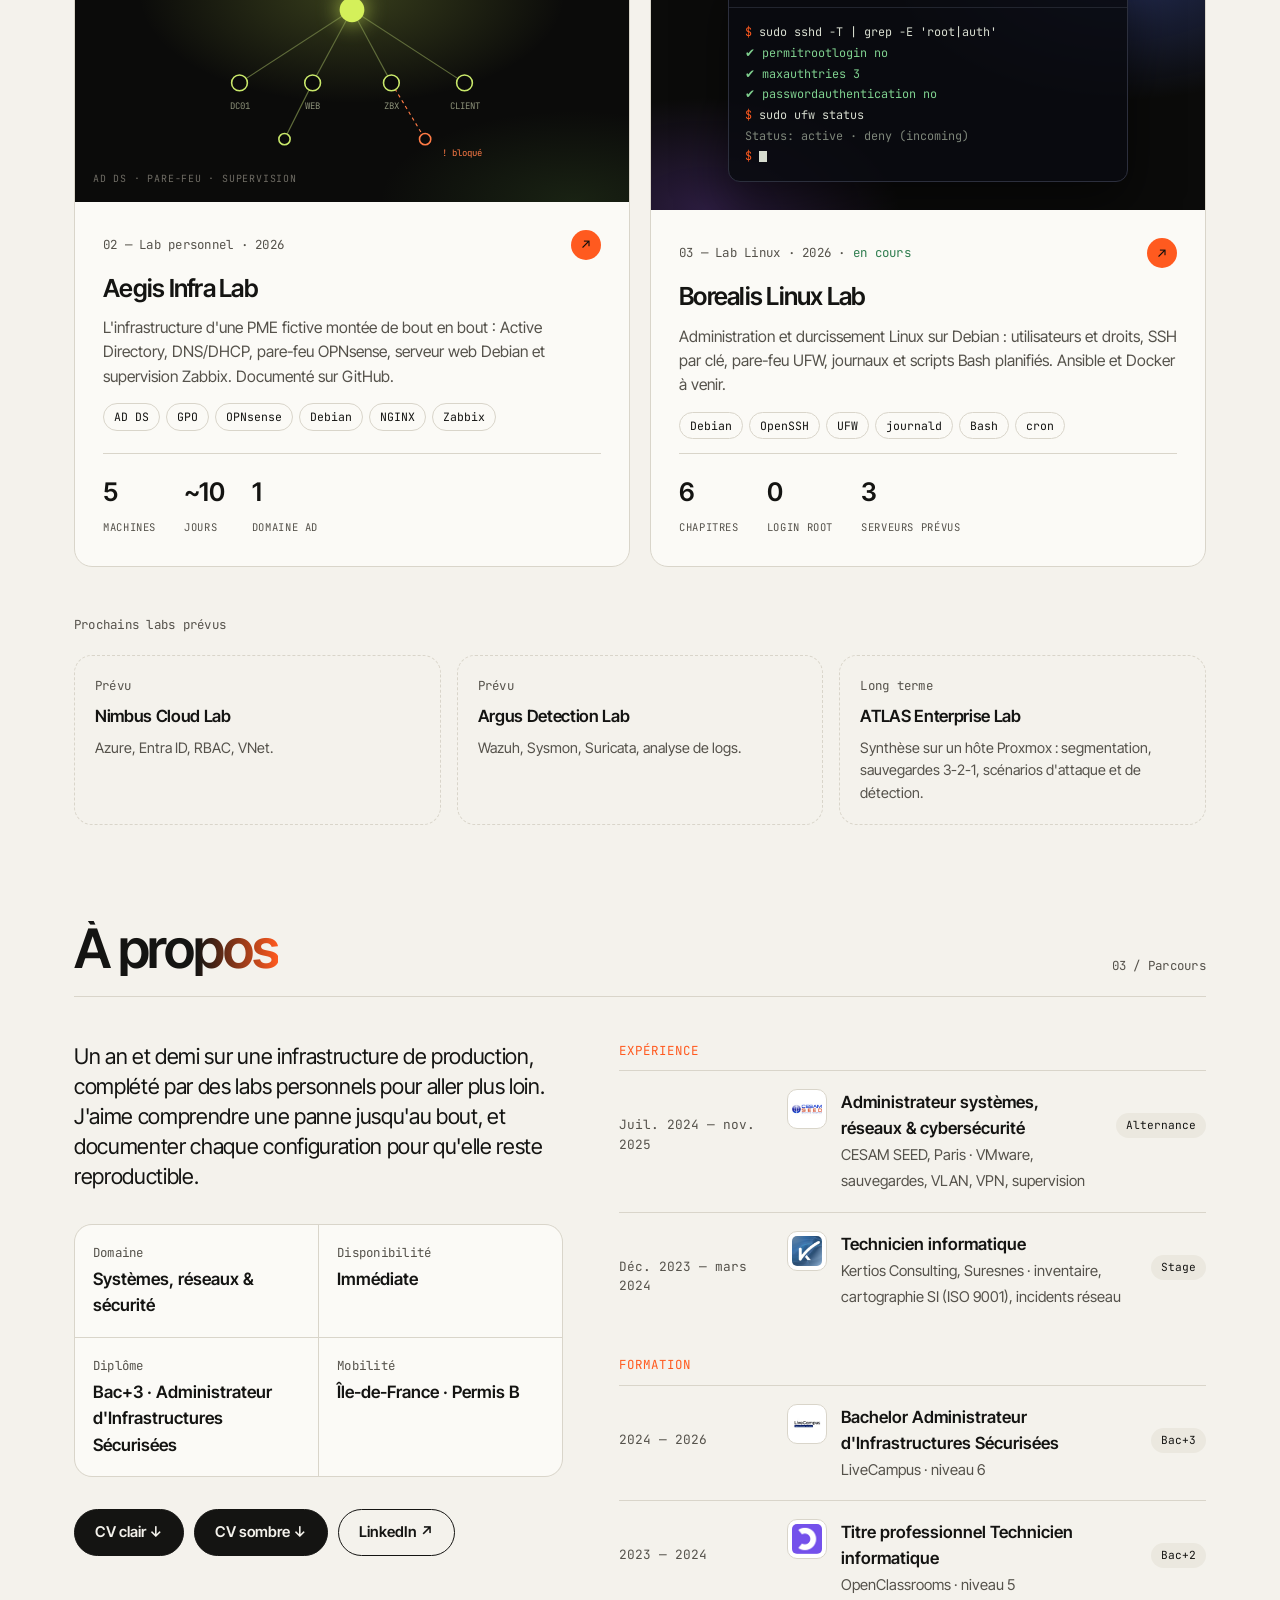
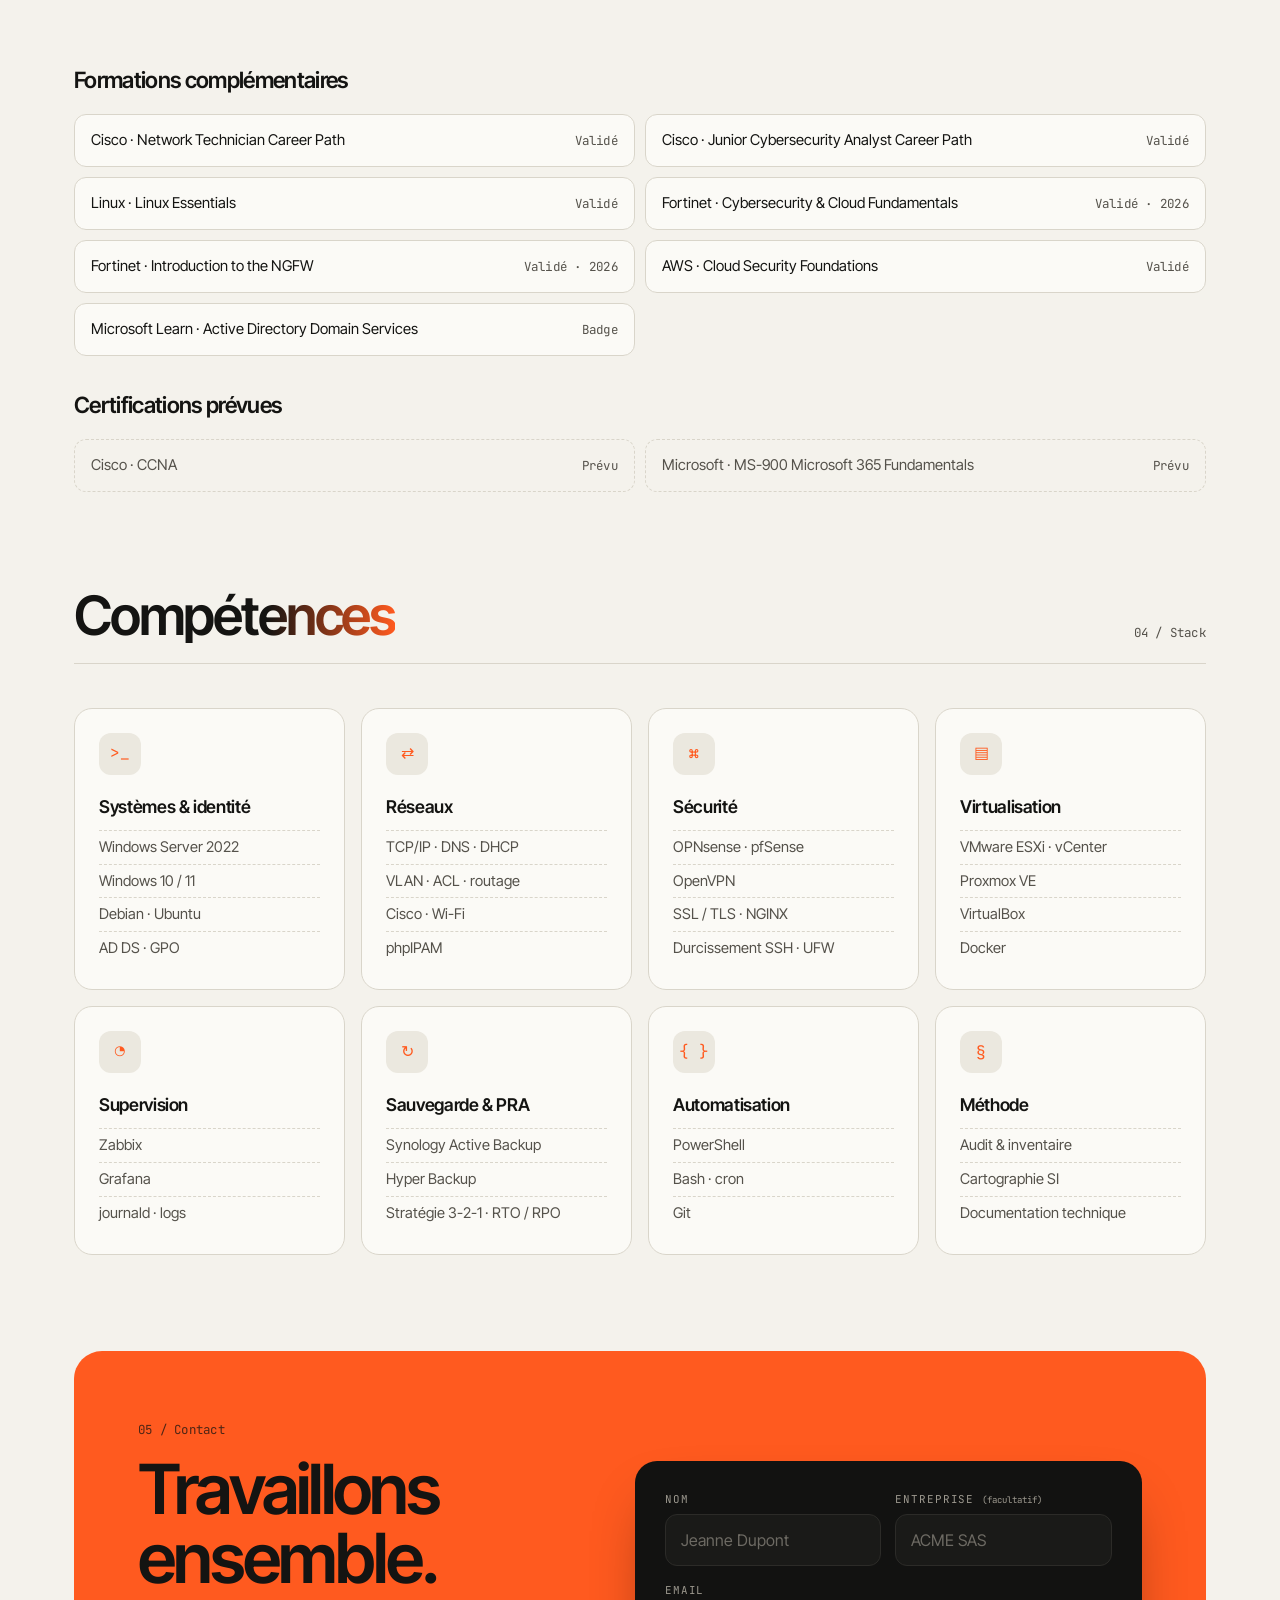
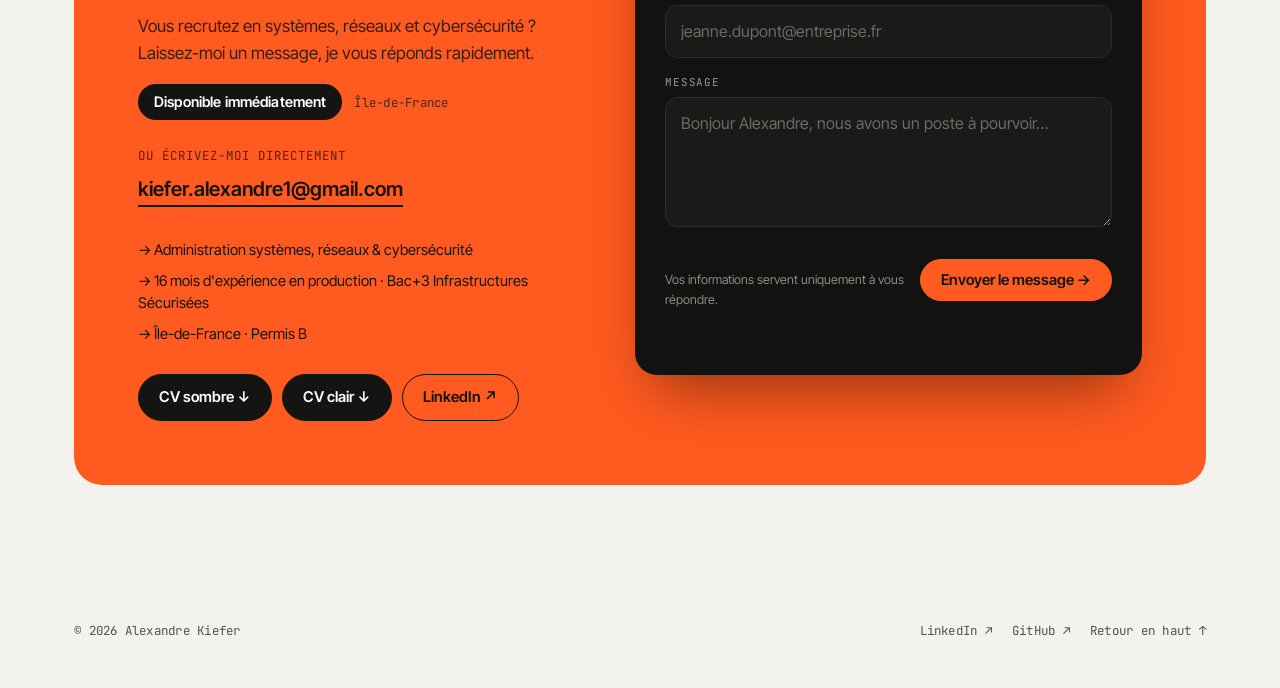
==== commit b25bd918: "Add files via upload" ====
--- a/index.html
+++ b/index.html
@@ -742,7 +742,7 @@
       </a>
     </div>
 
-    <p class="mono roadmap-title reveal">Prochains labs · 2026 — 2027</p>
+    <p class="mono roadmap-title reveal">Prochains labs prévus</p>
     <div class="roadmap">
       <div class="lab reveal"><span class="mono">Prévu</span><h3>Nimbus Cloud Lab</h3><p>Azure, Entra ID, RBAC, VNet.</p></div>
       <div class="lab reveal"><span class="mono">Prévu</span><h3>Argus Detection Lab</h3><p>Wazuh, Sysmon, Suricata, analyse de logs.</p></div>
